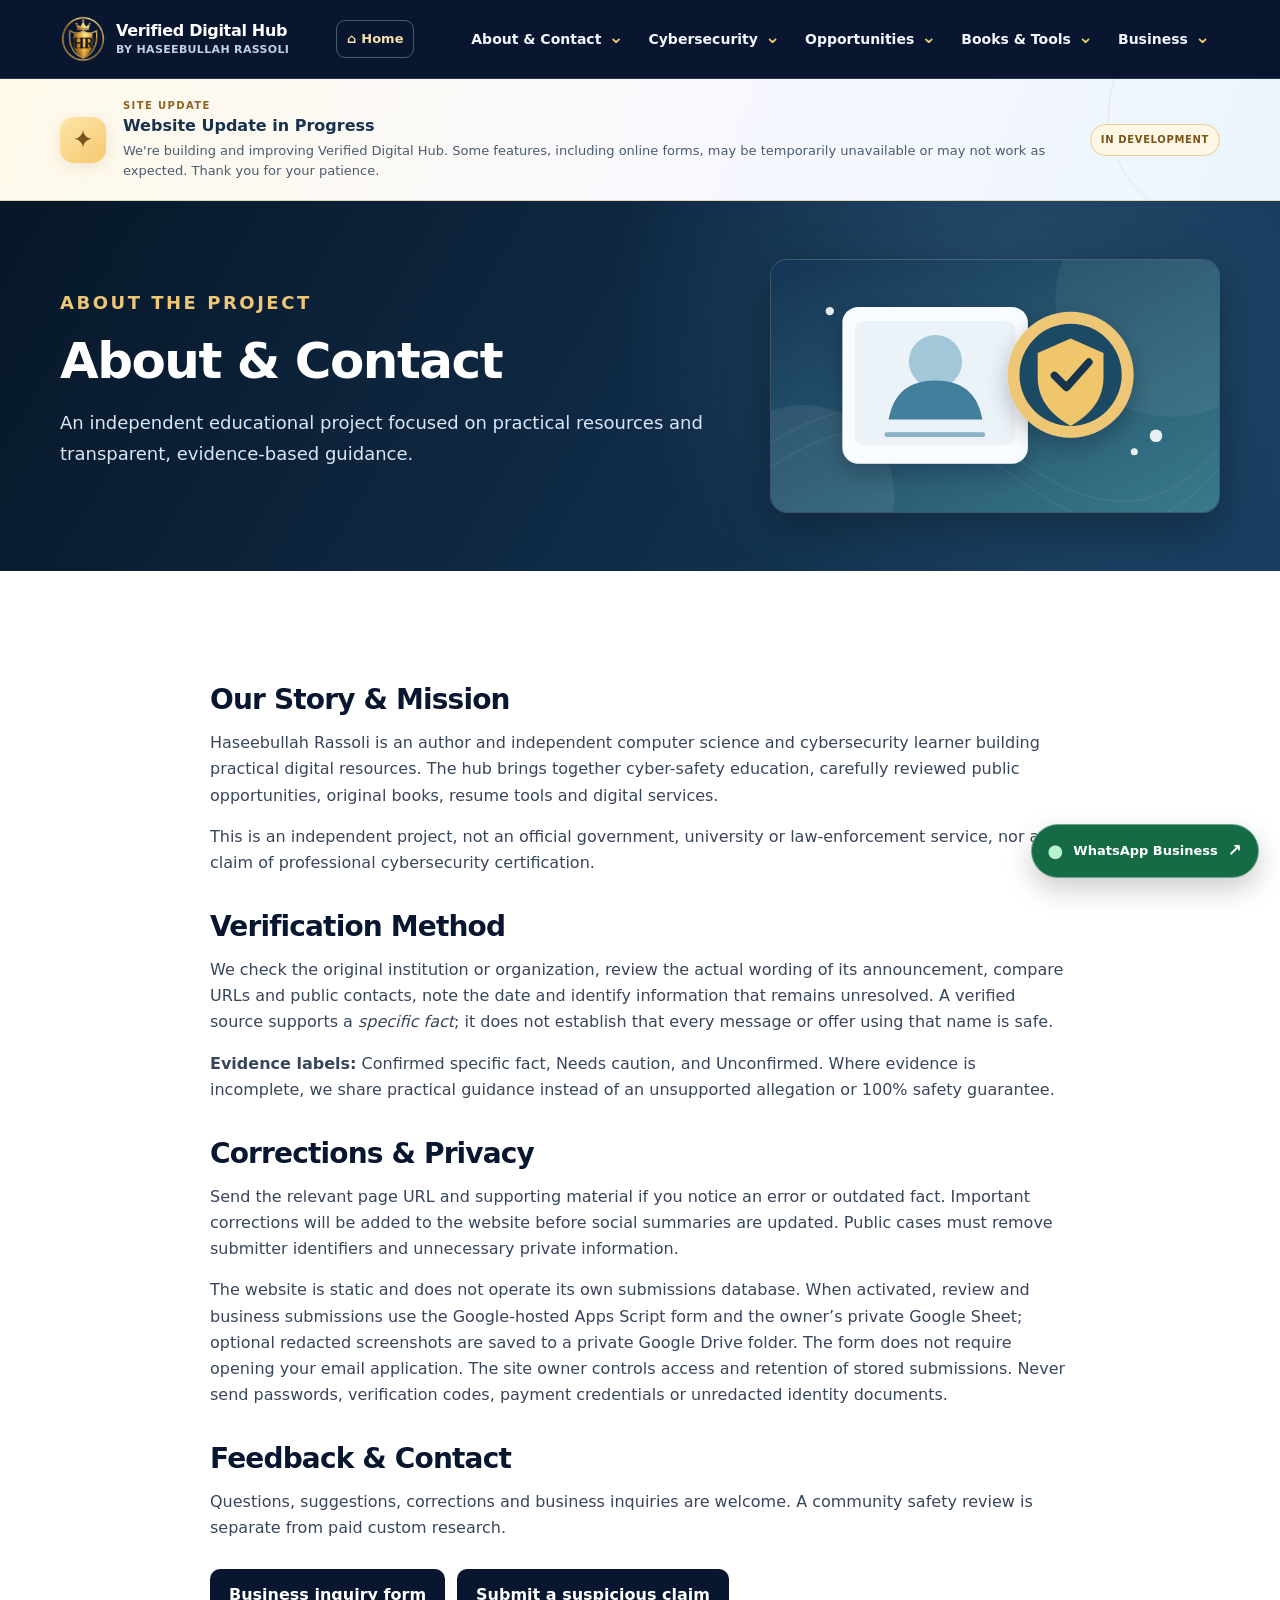
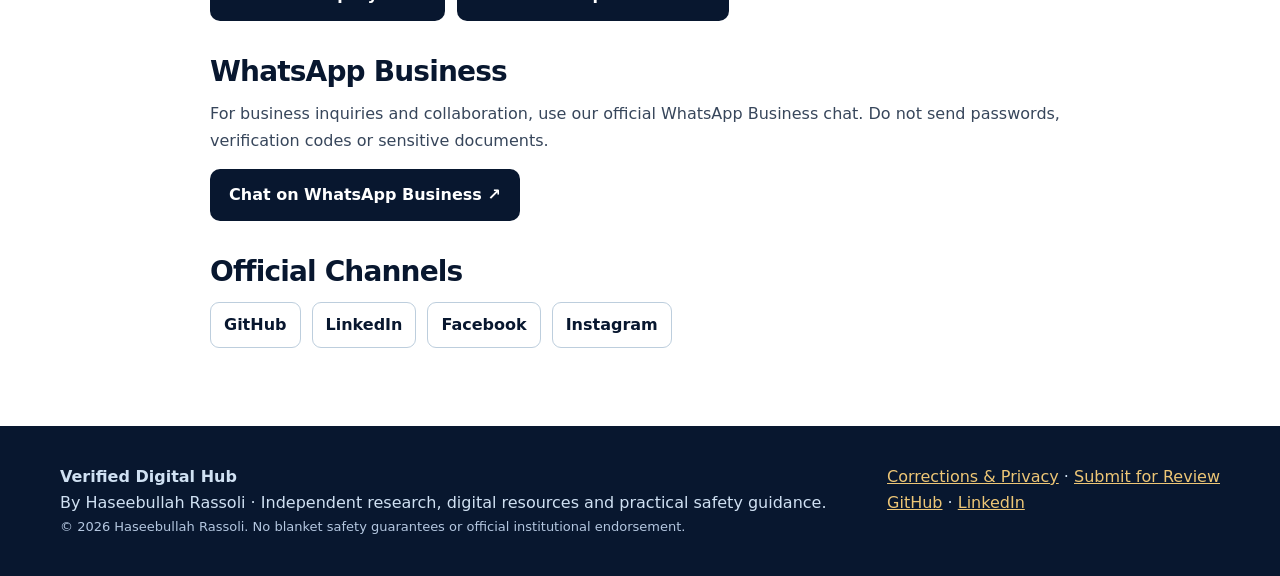
==== about.html @ a29c22c0 "Add official WhatsApp Business contact button to about.html" ====
<!doctype html><html lang="en"><head><meta charset="utf-8"><meta name="viewport" content="width=device-width, initial-scale=1"><title>About & Contact | Verified Digital Hub</title><meta name="description" content="About Haseebullah Rassoli's Verified Digital Hub, evidence standards, corrections and contact."><meta name="author" content="Haseebullah Rassoli"><meta name="theme-color" content="#08172f"><meta name="robots" content="index,follow"><link rel="icon" type="image/png" href="assets/hr-logo-favicon.png"><link rel="apple-touch-icon" href="assets/apple-touch-icon.png"><link rel="stylesheet" href="site.css"><script src="whatsapp-contact-config.js" defer></script><script src="site.js" defer></script></head><body><a class="skip" href="#main">Skip to main content</a><header class="site-header"><nav class="container nav-shell" aria-label="Primary navigation"><a class="brand" href="index.html"><img src="assets/hr-logo-transparent.png" alt="" width="46" height="46"><span>Verified Digital Hub<small>BY HASEEBULLAH RASSOLI</small></span></a><a class="home-shortcut" href="index.html" aria-label="Go to Home">⌂ <span>Home</span></a><button class="mobile-toggle" type="button" aria-controls="main-menu" aria-expanded="false">☰ Menu</button><div class="nav-links" id="main-menu"><details class="nav-drop"><summary>About & Contact</summary><div class="nav-menu"><a href="about.html#story">Our Story</a><a href="about.html#verification">Verification Method</a><a href="about.html#corrections">Corrections & Privacy</a><a href="about.html#contact">Feedback & Contact</a></div></details><details class="nav-drop"><summary>Cybersecurity</summary><div class="nav-menu"><a href="cybersecurity.html">Cybersecurity Overview</a><a href="cybersecurity.html#phishing">Phishing & Fake Emails</a><a href="cybersecurity.html#fake-jobs">Fake Jobs & Interviews</a><a href="cybersecurity.html#accounts">Account & Password Safety</a><a href="cybersecurity.html#sources">Official Source Checking</a><a href="submit-review.html">Submit for Review</a></div></details><details class="nav-drop"><summary>Opportunities</summary><div class="nav-menu"><a href="opportunities.html">Browse Categories</a><a href="opportunities.html#scholarships">Scholarships & Bachelor's</a><a href="opportunities.html#postgraduate">Master's & Postgraduate</a><a href="opportunities.html#youth">Youth Programs</a><a href="opportunities.html#jobs">Jobs & Training</a><a href="opportunities.html#events">Events</a></div></details><details class="nav-drop"><summary>Books & Tools</summary><div class="nav-menu"><a href="books-tools.html#books">Published Books</a><a href="books-tools.html#resume">Free Resume Builders</a><a href="books-tools.html#guides">Security Guides & Checklists</a></div></details><details class="nav-drop"><summary>Business</summary><div class="nav-menu"><a href="business.html#research">Premium Research & Verification</a><a href="business.html#media">Digital Media Services</a><a href="business.html#management">Social Media Management</a><a href="business.html#creation">Content Creation</a><a href="business.html#advertising">Advertising & Sponsored Content</a><a href="business.html#contact">Partnerships & Contact</a></div></details></div></nav></header><aside class="status-banner" aria-label="Website development notice"><div class="container status-banner-inner"><span class="status-symbol" aria-hidden="true">✦</span><div class="status-banner-copy"><span class="status-kicker">SITE UPDATE</span><strong>Website Update in Progress</strong><p>We're building and improving Verified Digital Hub. Some features, including online forms, may be temporarily unavailable or may not work as expected. Thank you for your patience.</p></div><span class="status-chip">IN DEVELOPMENT</span></div></aside><main id="main"><section class="page-hero visual-page-hero"><div class="container"><div class="page-hero-copy"><p class="eyebrow">ABOUT THE PROJECT</p><h1>About & Contact</h1><p>An independent educational project focused on practical resources and transparent, evidence-based guidance.</p></div><img class="page-banner-art" src="assets/hub-about.svg" width="640" height="360" alt="Illustration of an author profile and an evidence verification shield" decoding="async"></div></section><section class="section"><div class="container prose"><h2 id="story">Our Story & Mission</h2><p>Haseebullah Rassoli is an author and independent computer science and cybersecurity learner building practical digital resources. The hub brings together cyber-safety education, carefully reviewed public opportunities, original books, resume tools and digital services.</p><p>This is an independent project, not an official government, university or law-enforcement service, nor a claim of professional cybersecurity certification.</p><h2 id="verification">Verification Method</h2><p>We check the original institution or organization, review the actual wording of its announcement, compare URLs and public contacts, note the date and identify information that remains unresolved. A verified source supports a <em>specific fact</em>; it does not establish that every message or offer using that name is safe.</p><p><strong>Evidence labels:</strong> Confirmed specific fact, Needs caution, and Unconfirmed. Where evidence is incomplete, we share practical guidance instead of an unsupported allegation or 100% safety guarantee.</p><h2 id="corrections">Corrections & Privacy</h2><p>Send the relevant page URL and supporting material if you notice an error or outdated fact. Important corrections will be added to the website before social summaries are updated. Public cases must remove submitter identifiers and unnecessary private information.</p><p>The website is static and does not operate its own submissions database. When activated, review and business submissions use the Google-hosted Apps Script form and the owner’s private Google Sheet; optional redacted screenshots are saved to a private Google Drive folder. The form does not require opening your email application. The site owner controls access and retention of stored submissions. Never send passwords, verification codes, payment credentials or unredacted identity documents.</p><h2 id="contact">Feedback & Contact</h2><p>Questions, suggestions, corrections and business inquiries are welcome. A community safety review is separate from paid custom research.</p><div class="buttons"><a class="button navy" href="business.html#contact">Business inquiry form</a><a class="button navy" href="submit-review.html">Submit a suspicious claim</a></div><div class="hub-whatsapp-inline"><h2>WhatsApp Business</h2><p>For business inquiries and collaboration, use our official WhatsApp Business chat. Do not send passwords, verification codes or sensitive documents.</p><a class="button navy" data-whatsapp-contact hidden href="#">Chat on WhatsApp Business ↗</a></div><h2>Official Channels</h2><div class="link-row"><a href="https://github.com/Haseebullah-rassoli">GitHub</a><a href="https://www.linkedin.com/in/haseebullah-rassoli-b08135354">LinkedIn</a><a href="https://www.facebook.com/share/19KVTna9Zg/">Facebook</a><a href="https://www.instagram.com/haseebullahrassoli/">Instagram</a></div></div></section></main><footer class="site-footer"><div class="container foot"><div><strong>Verified Digital Hub</strong><p>By Haseebullah Rassoli · Independent research, digital resources and practical safety guidance.</p><p class="small">© 2026 Haseebullah Rassoli. No blanket safety guarantees or official institutional endorsement.</p></div><div><a href="about.html#corrections">Corrections & Privacy</a> · <a href="submit-review.html">Submit for Review</a><br><a href="https://github.com/Haseebullah-rassoli">GitHub</a> · <a href="https://www.linkedin.com/in/haseebullah-rassoli-b08135354">LinkedIn</a></div></div></footer></body></html>
---- site.css ----
:root{--navy:#08172f;--navy2:#102b4e;--blue:#235c91;--gold:#edc676;--ink:#14243a;--muted:#566579;--line:#dce4ef;--surface:#f4f7fc;--white:#fff;--green:#115a48;--radius:18px;--shadow:0 18px 45px rgba(11,31,64,.08)}*{box-sizing:border-box}html{scroll-behavior:smooth;scroll-padding-top:110px}body{margin:0;font-family:Inter,system-ui,-apple-system,"Segoe UI",sans-serif;line-height:1.64;color:var(--ink);background:var(--white)}a{color:#14568c}a:hover{color:#0c355a}button,input,select,textarea{font:inherit}button{cursor:pointer}a:focus-visible,button:focus-visible,input:focus-visible,select:focus-visible,textarea:focus-visible,summary:focus-visible{outline:3px solid #ca9a36;outline-offset:3px}[hidden]{display:none!important}.container{width:min(1160px,calc(100% - 38px));margin-inline:auto}.skip{position:absolute;top:-100px;left:16px;background:var(--gold);color:var(--navy);padding:10px 14px;z-index:110}.skip:focus{top:10px}.site-header{background:var(--navy);color:#fff;position:sticky;top:0;z-index:100;border-bottom:1px solid #ffffff22}.nav-shell{min-height:78px;display:flex;gap:20px;justify-content:space-between;align-items:center}.brand{display:flex;align-items:center;gap:10px;color:#fff;text-decoration:none;font-weight:850;letter-spacing:-.02em;white-space:nowrap;line-height:1.1}.brand:hover{color:#fff}.brand img{width:46px;height:46px;object-fit:contain}.brand small{display:block;font-size:11px;font-weight:550;letter-spacing:.03em;color:#bed0ea;margin-top:5px}.nav-links{display:flex;align-items:center;gap:5px}.nav-drop{position:relative}.nav-drop summary{color:#f1f6ff;list-style:none;display:flex;align-items:center;gap:7px;font-size:14px;font-weight:700;padding:11px 10px;border-radius:9px;white-space:nowrap;cursor:pointer}.nav-drop summary::-webkit-details-marker{display:none}.nav-drop summary:after{content:"⌄";color:var(--gold);font-size:18px;line-height:0;transform:translateY(-2px)}.nav-drop[open] summary,.nav-drop summary:hover{background:#ffffff18}.nav-menu{position:absolute;right:0;top:calc(100% + 12px);width:270px;border-radius:13px;padding:7px;background:#fff;box-shadow:0 19px 55px #0004;border:1px solid #dae3ed}.nav-menu a{display:block;padding:10px 12px;border-radius:7px;color:var(--ink);font-size:13px;text-decoration:none}.nav-menu a:hover{background:#eaf1f9;color:#153f6d}.nav-menu a:last-child{font-weight:700}.mobile-toggle{display:none;background:transparent;color:white;border:1px solid #8194b5;border-radius:9px;padding:8px 13px;font-weight:700}.hero{background:radial-gradient(circle at 82% 15%,#23528080,transparent 33%),linear-gradient(126deg,#071326,#112d52);color:white;overflow:hidden}.hero-inner{display:grid;grid-template-columns:1.55fr .45fr;gap:25px;align-items:center;padding:92px 0 94px}.eyebrow{font-size:12px;letter-spacing:.14em;text-transform:uppercase;font-weight:850;color:#b47b27;margin:0 0 13px}.hero .eyebrow,.page-hero .eyebrow{color:var(--gold)}h1,h2,h3{line-height:1.2;letter-spacing:-.03em}h1{font-size:clamp(36px,5vw,62px);margin:0 0 22px}h2{font-size:clamp(27px,3.2vw,39px);margin:0 0 13px;color:var(--navy)}h3{font-size:20px;margin:0 0 9px;color:var(--navy)}p{margin:0 0 15px}.hero .lede{font-size:clamp(17px,2vw,20px);color:#d4e1f2;max-width:710px}.hero-logo{width:min(290px,100%);margin:auto;filter:drop-shadow(0 24px 22px #0005)}.buttons{display:flex;gap:12px;flex-wrap:wrap;margin-top:27px}.button{display:inline-flex;align-items:center;justify-content:center;gap:8px;border:1px solid transparent;border-radius:10px;padding:12px 18px;min-height:46px;font-weight:800;text-decoration:none;transition:transform .15s ease,background .15s ease}.button:hover{transform:translateY(-1px)}.button.gold{color:var(--navy);background:var(--gold)}.button.gold:hover{color:var(--navy);background:#ffdb92}.button.outline{color:white;border-color:#9bb0ca;background:#ffffff08}.button.outline:hover{color:white;background:#ffffff1c}.button.navy{color:white;background:var(--navy)}.button.navy:hover{color:white;background:#1a3f6b}.section{padding:78px 0}.section.alt{background:var(--surface)}.intro{max-width:760px;color:var(--muted);font-size:17px;margin-bottom:27px}.grid{display:grid;grid-template-columns:repeat(3,minmax(0,1fr));gap:20px}.grid.two{grid-template-columns:repeat(2,minmax(0,1fr))}.card{border:1px solid var(--line);border-radius:var(--radius);padding:26px;background:#fff;box-shadow:var(--shadow);min-width:0}.card p{font-size:15px;color:var(--muted)}.card a{font-weight:750}.card .arrow{display:inline-block;margin-top:10px;text-decoration:none}.tag{display:inline-block;margin-bottom:12px;padding:4px 10px;border-radius:99px;font-size:11px;font-weight:850;letter-spacing:.07em;text-transform:uppercase;color:#1c5279;background:#e9f2fa}.tag.gold-tag{background:#fff2d4;color:#765414}.card-icon{height:42px;width:42px;display:grid;place-items:center;background:#eaf1f9;border-radius:12px;margin-bottom:18px;font-size:23px;color:#193f64}.split{display:grid;grid-template-columns:1fr 1fr;gap:40px;align-items:center}.feature{background:#fff;border:1px solid var(--line);border-radius:var(--radius);padding:30px;box-shadow:var(--shadow)}.feature strong{color:var(--navy)}.feature p{margin:0 0 15px}.feature p:last-child{margin:0}.alert{border-radius:12px;background:#fff7e4;border-left:5px solid #cf9a36;padding:18px 20px;margin:20px 0;color:#634a21}.alert p:last-child{margin:0}.page-hero{padding:65px 0;background:linear-gradient(125deg,#071326,#14345b);color:#fff}.page-hero h1{font-size:clamp(33px,5vw,50px);margin-bottom:13px}.page-hero p{color:#dae7f7;max-width:790px;font-size:18px}.prose{max-width:860px}.prose h2{margin-top:34px;font-size:28px}.prose p,.prose li{color:#37465b}.prose ul{padding-left:24px}.prose li{margin-bottom:9px}.link-row{display:flex;flex-wrap:wrap;gap:11px}.link-row a{border:1px solid #bdcedd;background:white;color:var(--navy);padding:9px 13px;border-radius:9px;text-decoration:none;font-weight:700}.link-row a:hover{background:#edf4fb}.book{display:flex;flex-direction:column}.book img{height:210px;width:100%;object-fit:contain;margin-bottom:20px}.book .arrow{margin-top:auto}.form-card{border:1px solid var(--line);background:#fff;padding:28px;border-radius:var(--radius);box-shadow:var(--shadow)}.form-card label:not(.check){display:block;font-weight:750;margin:17px 0 6px}.form-card input:not([type=checkbox]),.form-card select,.form-card textarea{width:100%;padding:12px;border:1px solid #9baec5;border-radius:9px;color:var(--ink)}.form-card textarea{min-height:145px;resize:vertical}.check{display:flex;align-items:flex-start;gap:10px;margin:17px 0}.check input{margin-top:7px}.small{font-size:13px!important;color:var(--muted)}.status{font-weight:700;color:var(--green)}.category-bar{display:flex;gap:12px;flex-wrap:wrap;margin-bottom:23px}.category-bar input,.category-bar select{border:1px solid #9baec5;border-radius:9px;padding:10px 13px}.category-bar input{flex:1;min-width:240px}.site-footer{padding:38px 0;background:var(--navy);color:#d0e1f3}.site-footer a{color:var(--gold)}.foot{display:flex;justify-content:space-between;gap:25px;flex-wrap:wrap}.foot p{margin:0}.foot .small{color:#b4c7e0!important}.pill{border:1px solid #b4c7df;border-radius:9px;background:#ffffff12;color:#fff;text-decoration:none;font-weight:700;font-size:13px;padding:7px 11px;display:inline-block;margin:3px}.pill:hover{color:var(--gold)}@media(max-width:1000px){.brand span{max-width:170px;white-space:normal}.nav-drop summary{padding:9px 6px;font-size:12px}}@media(max-width:820px){.site-header{position:relative}.nav-shell{flex-wrap:wrap;padding-block:12px}.mobile-toggle{display:block}.nav-links{display:none;width:100%;flex-direction:column;align-items:stretch;gap:0}.nav-links.is-open{display:flex}.nav-drop summary{font-size:16px;padding:12px}.nav-menu{position:static;width:auto;margin:3px 0 12px;padding:4px;background:#122e52;border:1px solid #385775;box-shadow:none}.nav-menu a{color:#fff;padding:11px 13px;font-size:14px}.nav-menu a:hover{color:white;background:#ffffff18}.hero-inner{grid-template-columns:1fr;padding:67px 0}.hero-logo{display:none}.grid{grid-template-columns:repeat(2,minmax(0,1fr))}.split{grid-template-columns:1fr}}@media(max-width:590px){.container{width:min(100% - 30px,1160px)}.section{padding:48px 0}.grid,.grid.two{grid-template-columns:1fr}.card,.feature,.form-card{padding:22px}.page-hero{padding:44px 0}.hero-inner{padding:55px 0}}@media(prefers-reduced-motion:reduce){html{scroll-behavior:auto}.button{transition:none}.button:hover{transform:none}}
/* Sitewide development status notice */
.status-banner{position:relative;overflow:hidden;background:linear-gradient(110deg,#fff9e9 0%,#f7f8ff 58%,#ecf5fc 100%);border-bottom:1px solid #e2d5b6;color:#1c304a}.status-banner:before{content:"";position:absolute;right:-50px;top:-75px;width:220px;height:220px;border:1px solid rgba(190,147,65,.17);border-radius:50%;pointer-events:none}.status-banner-inner{position:relative;display:flex;align-items:center;gap:17px;padding-top:19px;padding-bottom:19px}.status-symbol{display:grid;place-items:center;flex:0 0 46px;width:46px;height:46px;border-radius:14px;color:#77521a;background:linear-gradient(140deg,#ffe5a9,#f5c96e);font-size:25px;box-shadow:0 4px 15px rgba(130,88,28,.12)}.status-banner-copy{flex:1;min-width:0}.status-kicker{display:block;font-size:10px;letter-spacing:.14em;font-weight:850;color:#906121;margin-bottom:2px}.status-banner-copy strong{display:block;font-size:16px;line-height:1.3;color:#19324e}.status-banner-copy p{margin:4px 0 0;color:#495c70;font-size:13px;line-height:1.55}.status-chip{flex-shrink:0;padding:7px 10px;border:1px solid #ebcf8e;background:#fff7e5;border-radius:30px;color:#785519;font-size:10px;letter-spacing:.065em;font-weight:850}.form-card button:disabled{opacity:.65;cursor:wait}.status.error{color:#a33b31}.thankyou-symbol{width:58px;height:58px;display:grid;place-items:center;margin-bottom:20px;border-radius:17px;background:#e0f1eb;color:#166044;font-size:30px}@media(max-width:660px){.status-banner-inner{align-items:flex-start;gap:12px;padding-top:15px;padding-bottom:16px}.status-symbol{width:37px;height:37px;flex-basis:37px;border-radius:11px;font-size:20px}.status-chip{display:none}.status-banner-copy strong{font-size:15px}.status-banner-copy p{font-size:12px}}

/* Home shortcut: utility navigation, separate from the five primary sections. */
.home-shortcut{display:inline-flex;align-items:center;gap:5px;justify-content:center;flex-shrink:0;color:#f5dfac;border:1px solid #ffffff48;border-radius:9px;padding:7px 10px;text-decoration:none;font-size:13px;font-weight:800;white-space:nowrap}.home-shortcut:hover{background:#ffffff19;color:#fff}.home-shortcut:first-letter{font-size:18px}
@media(min-width:821px) and (max-width:1110px){.brand{font-size:13px}.brand small{font-size:9px}.brand img{width:38px;height:38px}.nav-shell{gap:8px}.nav-links{gap:1px}.nav-drop summary{padding:9px 5px;font-size:11px}.home-shortcut{padding:6px 7px;font-size:11px}}
@media(max-width:820px){.home-shortcut{margin-left:auto}.mobile-toggle{margin-left:0}}
@media(max-width:430px){.brand{gap:7px;font-size:13px}.brand span{max-width:145px}.brand small{font-size:9px}.brand img{width:39px;height:39px}.nav-shell{gap:7px}.home-shortcut{padding:6px 8px;font-size:12px}.mobile-toggle{padding:7px 9px;font-size:13px}}
/* Right-to-left moving announcement on the Home page. */
.status-banner--ticker{background:linear-gradient(100deg,#fff8e9,#f4f8ff);border-block:1px solid #e8d3a5;padding:0}.status-banner--ticker:before{display:none}.status-marquee{overflow:hidden;white-space:nowrap;width:100%;padding:12px 0}.status-marquee-track{display:flex;align-items:center;gap:19px;width:max-content;min-width:max-content;animation:hubNoticeTravel 33s linear infinite;will-change:transform;color:#19324e}.status-marquee-title{font-size:15px;font-weight:850;color:#183756}.status-marquee-message{font-size:14px;font-weight:600;color:#4c5d70}.status-marquee-divider{color:#bf8a35;font-size:22px}.status-marquee-chip{font-size:10px;font-weight:850;letter-spacing:.08em;border:1px solid #dfba71;border-radius:40px;padding:5px 10px;background:#fff4d9;color:#79541b}.status-marquee-track .status-symbol{width:34px;height:34px;flex-basis:34px;font-size:19px;border-radius:10px;margin-left:16px}@keyframes hubNoticeTravel{from{transform:translateX(100vw)}to{transform:translateX(-100%)}}.status-marquee:hover .status-marquee-track,.status-marquee:focus-within .status-marquee-track{animation-play-state:paused}
@media(max-width:590px){.status-marquee{padding:9px 0}.status-marquee-track{gap:13px;animation-duration:27s}.status-marquee-title{font-size:14px}.status-marquee-message{font-size:13px}}
@media(prefers-reduced-motion:reduce){.status-marquee{white-space:normal;overflow:visible;padding:14px 16px}.status-marquee-track{animation:none;transform:none!important;display:block;min-width:0;width:auto;white-space:normal}.status-marquee-track .status-symbol,.status-marquee-divider{display:none}.status-marquee-title{display:block;margin-bottom:4px}.status-marquee-message{display:block;line-height:1.5}.status-marquee-chip{display:inline-block;margin-top:7px}}

/* Verified Digital Hub — bespoke editorial homepage */
.hub-hero{position:relative;background:radial-gradient(circle at 83% 20%,rgba(67,123,160,.25),transparent 31%),linear-gradient(121deg,#061328 7%,#0e2948 65%,#153b57 100%)}.hub-hero:before{content:"";position:absolute;inset:0;pointer-events:none;background-image:linear-gradient(#ffffff05 1px,transparent 1px),linear-gradient(90deg,#ffffff05 1px,transparent 1px);background-size:65px 65px;mask-image:linear-gradient(90deg,transparent,#000 60%)}.hub-hero .hero-inner{position:relative;z-index:1;grid-template-columns:minmax(0,1.15fr) minmax(0,.85fr);min-height:610px;gap:16px;padding-block:76px}.hub-hero h1{font-size:clamp(39px,4.5vw,62px);line-height:1.12;letter-spacing:-.045em;max-width:720px}.hub-hero h1 span{color:#edc676}.hub-hero .lede{max-width:620px;font-size:17px;line-height:1.75}.hero-status-dot{display:inline-block;width:9px;height:9px;background:#ecc775;border-radius:50%;margin-right:7px;box-shadow:0 0 0 5px #edc67620}.hero-art{position:relative;display:grid;place-items:center;min-height:420px}.hero-art img{display:block;width:min(100%,620px);height:auto;filter:drop-shadow(0 30px 38px #0003)}.hero-floating-note{position:absolute;right:4%;bottom:9%;display:flex;gap:9px;align-items:center;background:#f9fcff;border:1px solid #e6edf5;color:#254665;padding:10px 13px;border-radius:12px;box-shadow:0 14px 33px #0003;font-size:12px;font-weight:850}.hero-floating-note span:first-child{color:#b8852e;font-size:18px}.hero-proof{display:flex;gap:10px 20px;flex-wrap:wrap;margin-top:34px;color:#bdcee0;font-size:12px;font-weight:650}.hero-proof span:before{content:"✓";display:inline-block;margin-right:8px;color:#edc676;font-weight:900}.hub-sections{background:linear-gradient(180deg,#f6f9fd 0%,#fff 100%)}.hub-section-heading{display:flex;align-items:center;justify-content:space-between;gap:18px;margin-bottom:25px}.hub-section-heading .intro{margin-bottom:0}.hub-headline-mark{font-size:clamp(72px,11vw,155px);font-weight:900;color:#e6edf6;letter-spacing:-.1em;line-height:1}.hub-card-grid{display:grid;grid-template-columns:repeat(6,minmax(0,1fr));gap:21px}.hub-card{grid-column:span 2;background:#fff;border:1px solid #dce5f0;border-radius:18px;overflow:hidden;box-shadow:0 16px 38px rgba(7,24,49,.08);min-width:0;display:flex;flex-direction:column;transition:transform .2s ease,box-shadow .2s ease,border-color .2s ease}.hub-card:nth-child(4),.hub-card:nth-child(5){grid-column:span 3}.hub-card:hover{transform:translateY(-5px);box-shadow:0 24px 45px rgba(7,24,49,.14);border-color:#b8cce0}.hub-card-media{display:block;position:relative;overflow:hidden;aspect-ratio:16/9;background:#143d62}.hub-card-media img{display:block;width:100%;height:100%;object-fit:cover;transition:transform .35s ease}.hub-card:hover .hub-card-media img{transform:scale(1.035)}.hub-card-number{position:absolute;top:13px;left:14px;background:rgba(6,21,42,.7);backdrop-filter:blur(8px);border:1px solid #ffffff65;border-radius:99px;color:#fff;letter-spacing:.09em;font-size:10px;font-weight:850;padding:5px 11px}.hub-card-content{padding:25px 26px 26px;display:flex;flex:1;flex-direction:column}.hub-card h3{margin:0 0 11px;font-size:23px}.hub-card h3 a{color:#0c2746;text-decoration:none}.hub-card h3 a:hover{color:#17618d}.hub-card p{color:#51637a;font-size:14px;line-height:1.7;flex:1;margin-bottom:19px}.hub-card-cta{display:inline-flex;align-items:center;justify-content:space-between;gap:15px;width:100%;text-decoration:none;color:#153e63;font-size:13px;font-weight:850;border-top:1px solid #e4ebf3;padding-top:15px}.hub-card-cta span{width:29px;height:29px;display:grid;place-items:center;border-radius:50%;background:#eaf1f8;color:#285a81;font-size:17px}.hub-card-cta:hover span{background:#edc676;color:#0a2a46}
/* Matching visual mastheads for the five main sections. */
.visual-page-hero{position:relative;overflow:hidden}.visual-page-hero .container{display:grid;grid-template-columns:minmax(0,1.1fr) minmax(220px,.6fr);align-items:center;gap:22px}.visual-page-hero .page-banner-art{width:min(100%,390px);height:auto;justify-self:end;filter:drop-shadow(0 12px 24px #0003);border:1px solid #ffffff2c;border-radius:16px}.visual-page-hero h1{max-width:620px}
@media(max-width:1020px){.hub-hero .hero-inner{min-height:auto}.hub-card-grid{gap:16px}.hub-card-content{padding:21px}.hub-card h3{font-size:21px}}@media(max-width:820px){.hub-hero .hero-inner{grid-template-columns:1fr;padding-block:60px}.hub-hero .hero-art{min-height:0}.hub-hero .hero-art img{width:min(100%,440px)}.hero-floating-note{right:16%;bottom:7%}.hub-card-grid{grid-template-columns:repeat(2,minmax(0,1fr))}.hub-card,.hub-card:nth-child(4),.hub-card:nth-child(5){grid-column:auto}.visual-page-hero .container{grid-template-columns:1fr minmax(150px,.4fr)}}@media(max-width:590px){.hub-hero .hero-inner{padding-block:47px;gap:26px}.hub-hero h1{font-size:clamp(35px,9vw,47px)}.hub-hero .lede{font-size:15px}.hero-proof{gap:8px 16px;margin-top:25px;font-size:11px}.hero-art img{width:min(100%,380px)}.hero-floating-note{right:2%;bottom:5%;font-size:10px;padding:7px 10px}.hub-section-heading{display:block}.hub-headline-mark{display:none}.hub-card-grid{grid-template-columns:1fr;gap:18px}.hub-card-media{aspect-ratio:16/8}.hub-card-content{padding:20px 21px}.hub-card h3{font-size:21px}.visual-page-hero .container{grid-template-columns:1fr}.visual-page-hero .page-banner-art{width:min(100%,330px);justify-self:start}}@media(prefers-reduced-motion:reduce){.hub-card,.hub-card-media img{transition:none}.hub-card:hover{transform:none}.hub-card:hover .hub-card-media img{transform:none}}

/* Editorial mastheads — text and original illustrations on a real two-column grid. */
.visual-page-hero{background:radial-gradient(circle at 78% 24%,rgba(85,144,182,.27),transparent 37%),linear-gradient(120deg,#071729,#173d60);padding:58px 0}.visual-page-hero .container{grid-template-columns:minmax(0,1.16fr) minmax(0,.84fr);gap:34px}.visual-page-hero .page-hero-copy{min-width:0}.visual-page-hero .page-hero-copy>p:last-of-type{line-height:1.72}.visual-page-hero .page-banner-art{display:block;width:min(100%,450px);justify-self:end;box-shadow:0 18px 40px #0002;border-radius:17px}.visual-page-hero .page-hero-copy h1{margin-bottom:17px}
/* Privacy-first community submission. */
.submission-hero{padding:61px 0}.submission-hero-tags{display:flex;flex-wrap:wrap;gap:9px;margin-top:24px}.submission-hero-tags span{display:inline-flex;align-items:center;background:#ffffff11;border:1px solid #b8d7ef55;border-radius:30px;color:#d6e7f5;font-size:11px;font-weight:800;padding:6px 10px}.submission-section{background:linear-gradient(160deg,#f4f8fc,#fff 75%)}.submission-layout{display:grid;grid-template-columns:minmax(0,.88fr) minmax(0,1.12fr);gap:48px;align-items:start}.submission-guide{padding-top:25px}.submission-guide .intro{font-size:15px;line-height:1.8}.submission-step{display:flex;gap:17px;padding:22px 0;border-bottom:1px solid #dde6ee}.submission-step-num{display:grid;place-items:center;flex:0 0 39px;width:39px;height:39px;border-radius:12px;background:#e7eff7;border:1px solid #cbdcec;color:#214c72;font-weight:900;font-size:13px}.submission-step h3{font-size:17px;margin:0 0 7px}.submission-step p{font-size:14px;color:#526579;margin:0;line-height:1.76}.submission-privacy{background:#fff7e6;border:1px solid #ead4aa;border-left:4px solid #cc9a43;border-radius:13px;padding:18px 19px;margin:27px 0 22px}.submission-privacy strong{color:#664a22}.submission-privacy p{font-size:13px;line-height:1.73;color:#6d5b42;margin:8px 0 0}.submission-backlink{display:inline-flex;align-items:center;font-size:13px;font-weight:850;text-decoration:none}.submission-form-shell{overflow:hidden;border:1px solid #d6e3ef;background:#fff;border-radius:22px;box-shadow:0 23px 60px rgba(12,33,67,.11)}.submission-form-top{padding:29px 31px 23px;background:linear-gradient(130deg,#f9fcff,#eaf3fa);border-bottom:1px solid #e0e9f2}.submission-form-top h2{margin:0 0 9px;font-size:28px}.submission-form-top p{font-size:13px;color:#596d81;margin:0}.submission-form{padding:7px 31px 31px}.submission-form label:not(.check){display:block;font-size:13px;font-weight:850;color:#1c3651;margin:21px 0 7px}.submission-form label>span:not(.field-optional){color:#b47627}.submission-form .field-optional{font-weight:550;font-size:11px;color:#718096}.submission-form input:not([type="file"]):not([type="checkbox"]),.submission-form select,.submission-form textarea{width:100%;background:#fff;border:1px solid #b7c9d8;color:#17304b;border-radius:10px;padding:12px 13px;min-height:47px;font-size:14px;line-height:1.5;transition:border-color .2s,box-shadow .2s}.submission-form textarea{resize:vertical;min-height:152px}.submission-form input:focus,.submission-form select:focus,.submission-form textarea:focus{border-color:#356c97;box-shadow:0 0 0 3px #356c9722;outline:none}.submission-form input::placeholder,.submission-form textarea::placeholder{color:#8192a3}.submission-form .input-hint{font-size:11px;color:#687a8a;line-height:1.6;margin:6px 0 0}.attachment-drop{position:relative;display:flex;align-items:center;gap:13px;border:1.5px dashed #9cb6cb;background:#f4f9fc;border-radius:12px;padding:19px 16px;min-height:88px;transition:background .15s,border-color .15s}.attachment-drop:hover,.attachment-drop:focus-within{background:#eaf4fb;border-color:#487ca7}.attachment-drop .attachment-icon{display:grid;place-items:center;flex:0 0 36px;height:36px;background:#dbeaf6;color:#275b84;border-radius:10px;font-size:23px}.attachment-drop strong{display:block;color:#244866;font-size:13px}.attachment-drop p{color:#697f92;font-size:11px;margin:2px 0 0}.attachment-drop input[type="file"]{position:absolute;inset:0;width:100%;height:100%;opacity:0;cursor:pointer}.file-validation-error{font-size:12px;color:#a33a30;font-weight:750;margin:7px 0 0}.submission-form .submission-consent{display:flex;align-items:flex-start;gap:12px;margin:24px 0}.submission-consent input{margin:4px 0 0;flex:0 0 auto;accent-color:#1a5880;width:17px;height:17px}.submission-consent span{font-size:12px;font-weight:550;color:#4c5e70;line-height:1.65}.submission-send{width:100%;min-height:51px;justify-content:space-between;font-size:14px}.submission-send:disabled{opacity:.65;cursor:wait}.submission-form-note{margin:15px 0 0;color:#687a8c;font-size:11px;line-height:1.7}.form-honeypot{position:absolute;left:-99999px;width:1px;height:1px;overflow:hidden}
@media(max-width:850px){.submission-layout{grid-template-columns:1fr;gap:30px}.submission-guide{padding-top:0}.visual-page-hero .container{grid-template-columns:minmax(0,1fr) minmax(185px,.48fr);gap:20px}}@media(max-width:590px){.visual-page-hero{padding:45px 0}.visual-page-hero .container{grid-template-columns:1fr;gap:23px}.visual-page-hero .page-banner-art{width:min(100%,350px);justify-self:start}.submission-hero-tags{gap:6px}.submission-hero-tags span{font-size:10px;padding:5px 8px}.submission-form-top{padding:24px 22px 20px}.submission-form-top h2{font-size:24px}.submission-form{padding:5px 22px 25px}.submission-section{padding-top:48px}.submission-guide .intro{font-size:14px}}

/* Fail-safe form delivery feedback; never display a success badge for an unconfirmed transfer. */
.form-delivery-status{font-size:13px;line-height:1.65;margin:14px 0 8px;padding:12px 14px;border-radius:10px}.form-delivery-status.status-note{background:#eef5fb;border:1px solid #cadfeb;color:#214b68}.form-delivery-status.status-error{background:#fff0ed;border:1px solid #eac7c0;color:#8c342d;font-weight:750}.copy-report{border:1px solid #bbcfde!important;color:#163a58!important;background:#f4f8fb!important;font-size:13px!important;padding:10px 14px!important;margin:4px 0 8px}.copy-report:hover{background:#e5f0f8!important}.copy-report[hidden]{display:none!important}

/* Google-hosted backend: no live form is advertised until the owner deploys it. */
.hub-form-mount{padding:18px 20px 23px;min-height:220px}.hub-form-inactive{padding:25px 23px;border-radius:15px;border:1px solid #ead5a8;background:linear-gradient(120deg,#fff9e9,#f0f5fb);color:#30445c}.hub-form-inactive strong{display:block;font-size:20px;color:#1a3452;margin-bottom:10px}.hub-form-inactive p{margin:0;font-size:14px;line-height:1.75;color:#5c6c7c}.hub-form-privacy-note{font-size:12px;line-height:1.7;color:#536879;padding:10px 13px;background:#eaf3f9;border-radius:10px;margin-bottom:12px}.hub-form-frame{display:block;width:100%;height:1030px;max-height:none;border:1px solid #d9e5ef;border-radius:14px;background:white}.hub-form-open{font-size:12px;line-height:1.7;margin:12px 0 0;color:#536879}.hub-form-open a{font-weight:800;text-decoration:underline}.hub-business-form .hub-form-frame{height:850px}@media(max-width:590px){.hub-form-mount{padding:13px 10px 19px}.hub-form-frame{height:1200px;border-radius:10px}.hub-business-form .hub-form-frame{height:940px}.hub-form-inactive{padding:19px 17px}.hub-form-inactive strong{font-size:18px}}

/* Consent-gated WhatsApp contact: visible only when an owner-approved public number is configured. */
.hub-whatsapp-contact{position:fixed;right:21px;bottom:22px;z-index:90;display:inline-flex;align-items:center;gap:10px;background:#146b45;color:#fff;text-decoration:none;font-weight:850;font-size:13px;border:1px solid #ffffff60;border-radius:99px;box-shadow:0 11px 28px #0003;padding:12px 16px;min-height:49px;transition:transform .18s,background .18s}.hub-whatsapp-contact:hover{color:#fff;background:#105838;transform:translateY(-2px)}.hub-wa-dot{font-size:18px;color:#b8f2cf;line-height:1}.hub-wa-arrow{font-size:17px}.hub-whatsapp-contact:focus-visible{outline:3px solid #edc676;outline-offset:3px}@media(max-width:590px){.hub-whatsapp-contact{right:14px;bottom:14px;padding:11px 14px;min-height:44px;font-size:12px}}@media(prefers-reduced-motion:reduce){.hub-whatsapp-contact{transition:none}.hub-whatsapp-contact:hover{transform:none}}
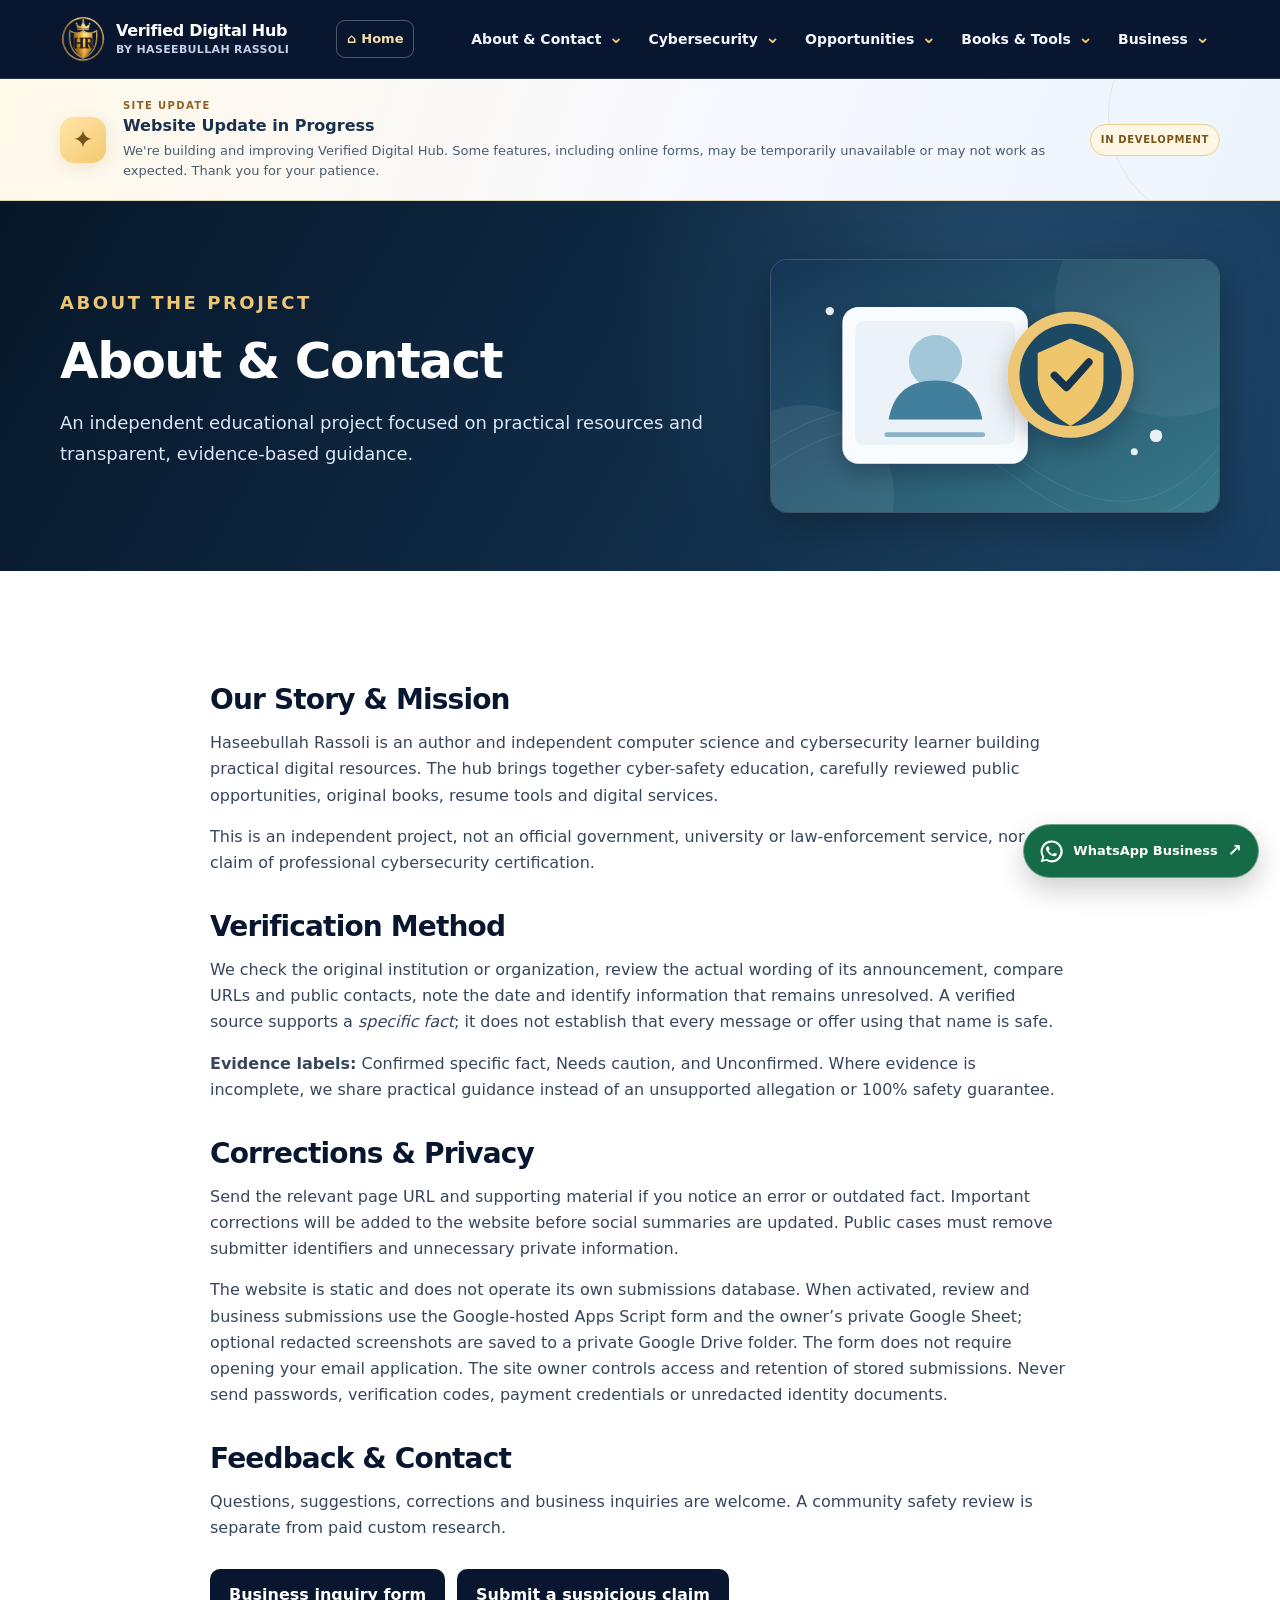
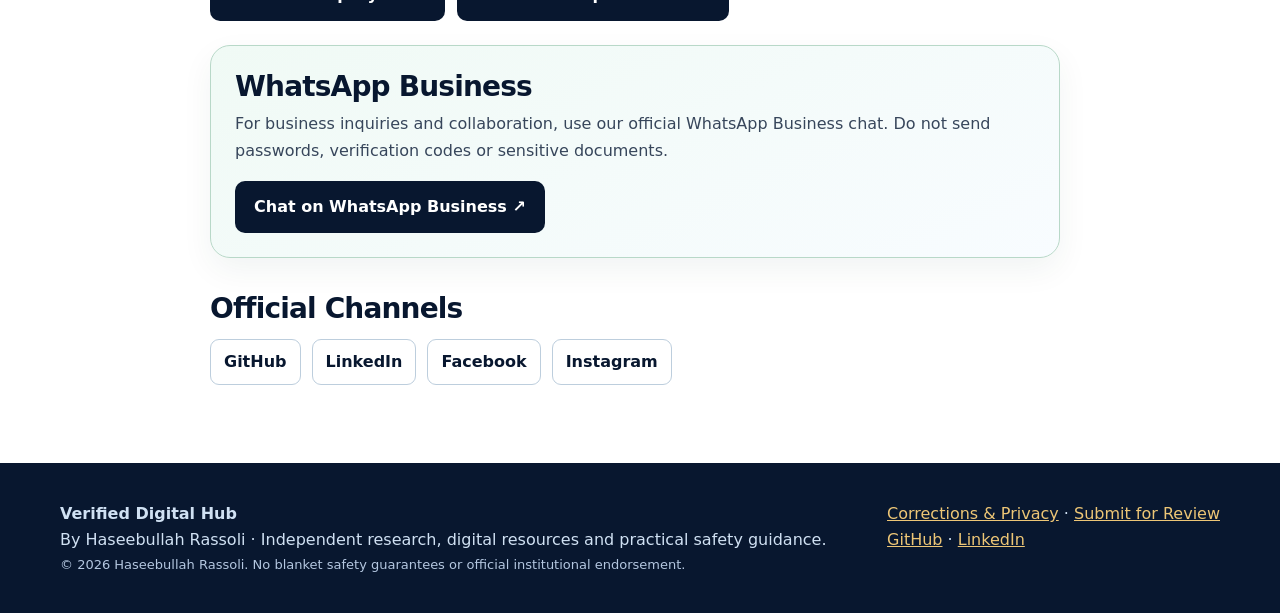
==== commit 8f39ca84: "Refresh cached WhatsApp SVG icon and styling" ====
--- a/about.html
+++ b/about.html
@@ -1 +1 @@
-<!doctype html><html lang="en"><head><meta charset="utf-8"><meta name="viewport" content="width=device-width, initial-scale=1"><title>About & Contact | Verified Digital Hub</title><meta name="description" content="About Haseebullah Rassoli's Verified Digital Hub, evidence standards, corrections and contact."><meta name="author" content="Haseebullah Rassoli"><meta name="theme-color" content="#08172f"><meta name="robots" content="index,follow"><link rel="icon" type="image/png" href="assets/hr-logo-favicon.png"><link rel="apple-touch-icon" href="assets/apple-touch-icon.png"><link rel="stylesheet" href="site.css"><script src="whatsapp-contact-config.js" defer></script><script src="site.js" defer></script></head><body><a class="skip" href="#main">Skip to main content</a><header class="site-header"><nav class="container nav-shell" aria-label="Primary navigation"><a class="brand" href="index.html"><img src="assets/hr-logo-transparent.png" alt="" width="46" height="46"><span>Verified Digital Hub<small>BY HASEEBULLAH RASSOLI</small></span></a><a class="home-shortcut" href="index.html" aria-label="Go to Home">⌂ <span>Home</span></a><button class="mobile-toggle" type="button" aria-controls="main-menu" aria-expanded="false">☰ Menu</button><div class="nav-links" id="main-menu"><details class="nav-drop"><summary>About & Contact</summary><div class="nav-menu"><a href="about.html#story">Our Story</a><a href="about.html#verification">Verification Method</a><a href="about.html#corrections">Corrections & Privacy</a><a href="about.html#contact">Feedback & Contact</a></div></details><details class="nav-drop"><summary>Cybersecurity</summary><div class="nav-menu"><a href="cybersecurity.html">Cybersecurity Overview</a><a href="cybersecurity.html#phishing">Phishing & Fake Emails</a><a href="cybersecurity.html#fake-jobs">Fake Jobs & Interviews</a><a href="cybersecurity.html#accounts">Account & Password Safety</a><a href="cybersecurity.html#sources">Official Source Checking</a><a href="submit-review.html">Submit for Review</a></div></details><details class="nav-drop"><summary>Opportunities</summary><div class="nav-menu"><a href="opportunities.html">Browse Categories</a><a href="opportunities.html#scholarships">Scholarships & Bachelor's</a><a href="opportunities.html#postgraduate">Master's & Postgraduate</a><a href="opportunities.html#youth">Youth Programs</a><a href="opportunities.html#jobs">Jobs & Training</a><a href="opportunities.html#events">Events</a></div></details><details class="nav-drop"><summary>Books & Tools</summary><div class="nav-menu"><a href="books-tools.html#books">Published Books</a><a href="books-tools.html#resume">Free Resume Builders</a><a href="books-tools.html#guides">Security Guides & Checklists</a></div></details><details class="nav-drop"><summary>Business</summary><div class="nav-menu"><a href="business.html#research">Premium Research & Verification</a><a href="business.html#media">Digital Media Services</a><a href="business.html#management">Social Media Management</a><a href="business.html#creation">Content Creation</a><a href="business.html#advertising">Advertising & Sponsored Content</a><a href="business.html#contact">Partnerships & Contact</a></div></details></div></nav></header><aside class="status-banner" aria-label="Website development notice"><div class="container status-banner-inner"><span class="status-symbol" aria-hidden="true">✦</span><div class="status-banner-copy"><span class="status-kicker">SITE UPDATE</span><strong>Website Update in Progress</strong><p>We're building and improving Verified Digital Hub. Some features, including online forms, may be temporarily unavailable or may not work as expected. Thank you for your patience.</p></div><span class="status-chip">IN DEVELOPMENT</span></div></aside><main id="main"><section class="page-hero visual-page-hero"><div class="container"><div class="page-hero-copy"><p class="eyebrow">ABOUT THE PROJECT</p><h1>About & Contact</h1><p>An independent educational project focused on practical resources and transparent, evidence-based guidance.</p></div><img class="page-banner-art" src="assets/hub-about.svg" width="640" height="360" alt="Illustration of an author profile and an evidence verification shield" decoding="async"></div></section><section class="section"><div class="container prose"><h2 id="story">Our Story & Mission</h2><p>Haseebullah Rassoli is an author and independent computer science and cybersecurity learner building practical digital resources. The hub brings together cyber-safety education, carefully reviewed public opportunities, original books, resume tools and digital services.</p><p>This is an independent project, not an official government, university or law-enforcement service, nor a claim of professional cybersecurity certification.</p><h2 id="verification">Verification Method</h2><p>We check the original institution or organization, review the actual wording of its announcement, compare URLs and public contacts, note the date and identify information that remains unresolved. A verified source supports a <em>specific fact</em>; it does not establish that every message or offer using that name is safe.</p><p><strong>Evidence labels:</strong> Confirmed specific fact, Needs caution, and Unconfirmed. Where evidence is incomplete, we share practical guidance instead of an unsupported allegation or 100% safety guarantee.</p><h2 id="corrections">Corrections & Privacy</h2><p>Send the relevant page URL and supporting material if you notice an error or outdated fact. Important corrections will be added to the website before social summaries are updated. Public cases must remove submitter identifiers and unnecessary private information.</p><p>The website is static and does not operate its own submissions database. When activated, review and business submissions use the Google-hosted Apps Script form and the owner’s private Google Sheet; optional redacted screenshots are saved to a private Google Drive folder. The form does not require opening your email application. The site owner controls access and retention of stored submissions. Never send passwords, verification codes, payment credentials or unredacted identity documents.</p><h2 id="contact">Feedback & Contact</h2><p>Questions, suggestions, corrections and business inquiries are welcome. A community safety review is separate from paid custom research.</p><div class="buttons"><a class="button navy" href="business.html#contact">Business inquiry form</a><a class="button navy" href="submit-review.html">Submit a suspicious claim</a></div><div class="hub-whatsapp-inline"><h2>WhatsApp Business</h2><p>For business inquiries and collaboration, use our official WhatsApp Business chat. Do not send passwords, verification codes or sensitive documents.</p><a class="button navy" data-whatsapp-contact hidden href="#">Chat on WhatsApp Business ↗</a></div><h2>Official Channels</h2><div class="link-row"><a href="https://github.com/Haseebullah-rassoli">GitHub</a><a href="https://www.linkedin.com/in/haseebullah-rassoli-b08135354">LinkedIn</a><a href="https://www.facebook.com/share/19KVTna9Zg/">Facebook</a><a href="https://www.instagram.com/haseebullahrassoli/">Instagram</a></div></div></section></main><footer class="site-footer"><div class="container foot"><div><strong>Verified Digital Hub</strong><p>By Haseebullah Rassoli · Independent research, digital resources and practical safety guidance.</p><p class="small">© 2026 Haseebullah Rassoli. No blanket safety guarantees or official institutional endorsement.</p></div><div><a href="about.html#corrections">Corrections & Privacy</a> · <a href="submit-review.html">Submit for Review</a><br><a href="https://github.com/Haseebullah-rassoli">GitHub</a> · <a href="https://www.linkedin.com/in/haseebullah-rassoli-b08135354">LinkedIn</a></div></div></footer></body></html>+<!doctype html><html lang="en"><head><meta charset="utf-8"><meta name="viewport" content="width=device-width, initial-scale=1"><title>About & Contact | Verified Digital Hub</title><meta name="description" content="About Haseebullah Rassoli's Verified Digital Hub, evidence standards, corrections and contact."><meta name="author" content="Haseebullah Rassoli"><meta name="theme-color" content="#08172f"><meta name="robots" content="index,follow"><link rel="icon" type="image/png" href="assets/hr-logo-favicon.png"><link rel="apple-touch-icon" href="assets/apple-touch-icon.png"><link rel="stylesheet" href="site.css?v=wa-icon-20260924"><script src="whatsapp-contact-config.js" defer></script><script src="site.js?v=wa-icon-20260924" defer></script></head><body><a class="skip" href="#main">Skip to main content</a><header class="site-header"><nav class="container nav-shell" aria-label="Primary navigation"><a class="brand" href="index.html"><img src="assets/hr-logo-transparent.png" alt="" width="46" height="46"><span>Verified Digital Hub<small>BY HASEEBULLAH RASSOLI</small></span></a><a class="home-shortcut" href="index.html" aria-label="Go to Home">⌂ <span>Home</span></a><button class="mobile-toggle" type="button" aria-controls="main-menu" aria-expanded="false">☰ Menu</button><div class="nav-links" id="main-menu"><details class="nav-drop"><summary>About & Contact</summary><div class="nav-menu"><a href="about.html#story">Our Story</a><a href="about.html#verification">Verification Method</a><a href="about.html#corrections">Corrections & Privacy</a><a href="about.html#contact">Feedback & Contact</a></div></details><details class="nav-drop"><summary>Cybersecurity</summary><div class="nav-menu"><a href="cybersecurity.html">Cybersecurity Overview</a><a href="cybersecurity.html#phishing">Phishing & Fake Emails</a><a href="cybersecurity.html#fake-jobs">Fake Jobs & Interviews</a><a href="cybersecurity.html#accounts">Account & Password Safety</a><a href="cybersecurity.html#sources">Official Source Checking</a><a href="submit-review.html">Submit for Review</a></div></details><details class="nav-drop"><summary>Opportunities</summary><div class="nav-menu"><a href="opportunities.html">Browse Categories</a><a href="opportunities.html#scholarships">Scholarships & Bachelor's</a><a href="opportunities.html#postgraduate">Master's & Postgraduate</a><a href="opportunities.html#youth">Youth Programs</a><a href="opportunities.html#jobs">Jobs & Training</a><a href="opportunities.html#events">Events</a></div></details><details class="nav-drop"><summary>Books & Tools</summary><div class="nav-menu"><a href="books-tools.html#books">Published Books</a><a href="books-tools.html#resume">Free Resume Builders</a><a href="books-tools.html#guides">Security Guides & Checklists</a></div></details><details class="nav-drop"><summary>Business</summary><div class="nav-menu"><a href="business.html#research">Premium Research & Verification</a><a href="business.html#media">Digital Media Services</a><a href="business.html#management">Social Media Management</a><a href="business.html#creation">Content Creation</a><a href="business.html#advertising">Advertising & Sponsored Content</a><a href="business.html#contact">Partnerships & Contact</a></div></details></div></nav></header><aside class="status-banner" aria-label="Website development notice"><div class="container status-banner-inner"><span class="status-symbol" aria-hidden="true">✦</span><div class="status-banner-copy"><span class="status-kicker">SITE UPDATE</span><strong>Website Update in Progress</strong><p>We're building and improving Verified Digital Hub. Some features, including online forms, may be temporarily unavailable or may not work as expected. Thank you for your patience.</p></div><span class="status-chip">IN DEVELOPMENT</span></div></aside><main id="main"><section class="page-hero visual-page-hero"><div class="container"><div class="page-hero-copy"><p class="eyebrow">ABOUT THE PROJECT</p><h1>About & Contact</h1><p>An independent educational project focused on practical resources and transparent, evidence-based guidance.</p></div><img class="page-banner-art" src="assets/hub-about.svg" width="640" height="360" alt="Illustration of an author profile and an evidence verification shield" decoding="async"></div></section><section class="section"><div class="container prose"><h2 id="story">Our Story & Mission</h2><p>Haseebullah Rassoli is an author and independent computer science and cybersecurity learner building practical digital resources. The hub brings together cyber-safety education, carefully reviewed public opportunities, original books, resume tools and digital services.</p><p>This is an independent project, not an official government, university or law-enforcement service, nor a claim of professional cybersecurity certification.</p><h2 id="verification">Verification Method</h2><p>We check the original institution or organization, review the actual wording of its announcement, compare URLs and public contacts, note the date and identify information that remains unresolved. A verified source supports a <em>specific fact</em>; it does not establish that every message or offer using that name is safe.</p><p><strong>Evidence labels:</strong> Confirmed specific fact, Needs caution, and Unconfirmed. Where evidence is incomplete, we share practical guidance instead of an unsupported allegation or 100% safety guarantee.</p><h2 id="corrections">Corrections & Privacy</h2><p>Send the relevant page URL and supporting material if you notice an error or outdated fact. Important corrections will be added to the website before social summaries are updated. Public cases must remove submitter identifiers and unnecessary private information.</p><p>The website is static and does not operate its own submissions database. When activated, review and business submissions use the Google-hosted Apps Script form and the owner’s private Google Sheet; optional redacted screenshots are saved to a private Google Drive folder. The form does not require opening your email application. The site owner controls access and retention of stored submissions. Never send passwords, verification codes, payment credentials or unredacted identity documents.</p><h2 id="contact">Feedback & Contact</h2><p>Questions, suggestions, corrections and business inquiries are welcome. A community safety review is separate from paid custom research.</p><div class="buttons"><a class="button navy" href="business.html#contact">Business inquiry form</a><a class="button navy" href="submit-review.html">Submit a suspicious claim</a></div><div class="hub-whatsapp-inline"><h2>WhatsApp Business</h2><p>For business inquiries and collaboration, use our official WhatsApp Business chat. Do not send passwords, verification codes or sensitive documents.</p><a class="button navy" data-whatsapp-contact hidden href="#">Chat on WhatsApp Business ↗</a></div><h2>Official Channels</h2><div class="link-row"><a href="https://github.com/Haseebullah-rassoli">GitHub</a><a href="https://www.linkedin.com/in/haseebullah-rassoli-b08135354">LinkedIn</a><a href="https://www.facebook.com/share/19KVTna9Zg/">Facebook</a><a href="https://www.instagram.com/haseebullahrassoli/">Instagram</a></div></div></section></main><footer class="site-footer"><div class="container foot"><div><strong>Verified Digital Hub</strong><p>By Haseebullah Rassoli · Independent research, digital resources and practical safety guidance.</p><p class="small">© 2026 Haseebullah Rassoli. No blanket safety guarantees or official institutional endorsement.</p></div><div><a href="about.html#corrections">Corrections & Privacy</a> · <a href="submit-review.html">Submit for Review</a><br><a href="https://github.com/Haseebullah-rassoli">GitHub</a> · <a href="https://www.linkedin.com/in/haseebullah-rassoli-b08135354">LinkedIn</a></div></div></footer></body></html>
--- a/site.css
+++ b/site.css
@@ -32,3 +32,21 @@
 
 /* Consent-gated WhatsApp contact: visible only when an owner-approved public number is configured. */
 .hub-whatsapp-contact{position:fixed;right:21px;bottom:22px;z-index:90;display:inline-flex;align-items:center;gap:10px;background:#146b45;color:#fff;text-decoration:none;font-weight:850;font-size:13px;border:1px solid #ffffff60;border-radius:99px;box-shadow:0 11px 28px #0003;padding:12px 16px;min-height:49px;transition:transform .18s,background .18s}.hub-whatsapp-contact:hover{color:#fff;background:#105838;transform:translateY(-2px)}.hub-wa-dot{font-size:18px;color:#b8f2cf;line-height:1}.hub-wa-arrow{font-size:17px}.hub-whatsapp-contact:focus-visible{outline:3px solid #edc676;outline-offset:3px}@media(max-width:590px){.hub-whatsapp-contact{right:14px;bottom:14px;padding:11px 14px;min-height:44px;font-size:12px}}@media(prefers-reduced-motion:reduce){.hub-whatsapp-contact{transition:none}.hub-whatsapp-contact:hover{transform:none}}
+
+.hub-whatsapp-inline{margin:24px 0;padding:24px;border:1px solid #c9dfd4;border-radius:17px;background:linear-gradient(120deg,#f1faf5,#f7fbff)}.hub-whatsapp-inline h2{margin:0 0 8px}.hub-whatsapp-inline p{margin:0 0 17px;line-height:1.65}.hub-whatsapp-inline [hidden]{display:none!important}
+
+/* WhatsApp-first contact, with optional Google-hosted submission as a secondary path. */
+.hub-whatsapp-primary{margin:18px 18px 8px;padding:24px;border:1px solid #b7d8c6;border-radius:16px;background:linear-gradient(135deg,#e9f8ef,#f6fbff)}.hub-whatsapp-primary h3{margin:10px 0;color:#173c32;font-size:23px}.hub-whatsapp-primary p{line-height:1.65;color:#355d50}.hub-whatsapp-primary .button{margin:15px 0 10px}.hub-whatsapp-primary [hidden]{display:none!important}.hub-form-secondary{margin:20px 18px 18px;padding-top:21px;border-top:1px solid #d9e4eb}.hub-form-secondary h3{font-size:19px;margin:0 0 6px}.hub-form-secondary>p{color:#5d6d7e;font-size:13px;line-height:1.7}.hub-form-secondary .hub-form-mount{padding:10px 0 0}@media(max-width:590px){.hub-whatsapp-primary{margin:13px 10px 6px;padding:19px 16px}.hub-form-secondary{margin:15px 10px}}
+
+.hub-wa-form{display:grid;gap:15px;margin:20px 0 10px}.hub-wa-form label{display:grid;gap:7px;font-weight:650;color:#1d3e38;font-size:14px}.hub-wa-form input,.hub-wa-form select,.hub-wa-form textarea{box-sizing:border-box;width:100%;min-width:0;padding:12px 13px;border:1px solid #a9c6bc;border-radius:10px;background:#fff;color:#172d2a;font:inherit;font-weight:400}.hub-wa-form textarea{resize:vertical}.hub-wa-form input:focus,.hub-wa-form select:focus,.hub-wa-form textarea:focus{outline:2px solid #198754;outline-offset:2px}.hub-wa-form button{cursor:pointer;justify-self:start;border:0}.hub-wa-form [data-wa-status]{font-size:12px;line-height:1.6;margin:0;color:#49675d}@media(max-width:590px){.hub-wa-form button{width:100%;justify-self:stretch}}
+
+/* WhatsApp forms: enforce single-column layout even inside legacy site grids. */
+.hub-whatsapp-inline,.hub-whatsapp-primary{min-width:0;overflow-wrap:anywhere}.hub-whatsapp-inline .hub-wa-form,.hub-whatsapp-primary .hub-wa-form{display:flex!important;flex-direction:column!important;align-items:stretch!important;gap:18px!important;width:100%;max-width:100%;margin:20px 0 12px}.hub-whatsapp-inline .hub-wa-form>label,.hub-whatsapp-primary .hub-wa-form>label{display:block!important;position:static!important;width:100%!important;max-width:100%;margin:0!important;float:none!important;font-size:14px!important;line-height:1.5!important;font-weight:750!important;color:#173b34!important}.hub-wa-form>label>input,.hub-wa-form>label>select,.hub-wa-form>label>textarea{display:block!important;position:static!important;float:none!important;clear:both!important;width:100%!important;max-width:100%!important;box-sizing:border-box!important;margin:8px 0 0!important;min-height:49px;padding:13px 14px!important;border:1px solid #a8c8bc!important;border-radius:11px!important;background:#fff!important;color:#19372f!important;font-size:15px!important;line-height:1.5!important;box-shadow:0 2px 7px #183e2a0a}.hub-wa-form>label>textarea{min-height:140px!important;resize:vertical}.hub-wa-form>button[type=submit]{display:block;width:100%;min-height:52px;margin:2px 0 0!important;border-radius:12px!important;text-align:center;white-space:normal}.hub-wa-form>[data-wa-status]{display:block!important;margin:0!important;padding:12px 14px;background:#edf7f1;border:1px solid #c7e1d1;border-radius:10px;color:#315a49!important;font-size:12px!important;line-height:1.65!important}.hub-whatsapp-inline{max-width:850px}.hub-whatsapp-contact{max-width:calc(100vw - 28px)}@media(max-width:590px){.hub-whatsapp-inline{padding:20px 17px!important}.hub-whatsapp-primary{padding:20px 16px!important}.hub-wa-form>label>textarea{min-height:155px!important}}
+
+.hub-wa-form .hub-wa-attachment-label{padding:15px!important;border:1px dashed #91bbaa;border-radius:12px;background:#f4faf6}.hub-wa-form .hub-wa-attachment-label input[type=file]{display:block!important;width:100%!important;max-width:100%;margin:10px 0!important;padding:11px!important;border:1px solid #c8ded2!important;border-radius:9px;background:#fff!important;font-size:13px!important}.hub-wa-file-note{display:block;font-size:12px;font-weight:400;line-height:1.6;color:#4d6c60}.hub-wa-manual-link{display:block;padding:12px 14px;border:1px solid #99bda9;border-radius:10px;background:#fff;color:#165b3c;font-size:13px;font-weight:750;text-align:center}.hub-wa-manual-link[hidden]{display:none!important}
+
+/* Final WhatsApp-first form polish */
+.hub-whatsapp-inline,.hub-whatsapp-primary{background:linear-gradient(155deg,#f0faf5 0%,#f8fcff 100%);border:1px solid #b8d8c8;box-shadow:0 12px 32px rgba(16,64,48,.06);border-radius:20px}.hub-whatsapp-inline .tag,.hub-whatsapp-primary .tag{display:inline-block;border-radius:99px;padding:7px 12px;font-size:11px;letter-spacing:.06em}.hub-wa-form>label>input,.hub-wa-form>label>select,.hub-wa-form>label>textarea{transition:border-color .18s,box-shadow .18s;box-shadow:0 2px 8px rgba(14,51,42,.035)!important}.hub-wa-form>label>input:focus,.hub-wa-form>label>select:focus,.hub-wa-form>label>textarea:focus{outline:none!important;border-color:#237b55!important;box-shadow:0 0 0 4px rgba(35,123,85,.12)!important}.hub-wa-form>button[type=submit]{background:#146c48!important;color:white!important;border:1px solid #0f583a!important;box-shadow:0 6px 16px rgba(14,91,57,.16);font-weight:800!important;letter-spacing:.01em;transition:background .15s,transform .15s,box-shadow .15s}.hub-wa-form>button[type=submit]:hover{background:#10593c!important;box-shadow:0 9px 18px rgba(14,91,57,.2)}.hub-wa-form>button[type=submit]:active{transform:translateY(1px)}.hub-wa-form>button[type=submit]:focus-visible{outline:3px solid #e3ad40!important;outline-offset:3px}.hub-wa-attachment-guide{padding:18px 19px;border:1px solid #c7dbd1;background:#fff;border-radius:13px;color:#26483b}.hub-wa-attachment-guide strong{display:block;margin:8px 0;font-size:16px}.hub-wa-attachment-guide p{margin:0!important;font-size:13px!important;line-height:1.65!important;color:#4e665b!important}.hub-wa-step{display:inline-block;font-size:10px;font-weight:850;letter-spacing:.08em;color:#1c7550}.hub-whatsapp-contact{background:#146b45!important;color:#fff!important}.hub-whatsapp-contact:hover{background:#105838!important}@media(max-width:590px){.hub-whatsapp-inline,.hub-whatsapp-primary{border-radius:16px}.hub-wa-form>button[type=submit]{min-height:56px}}
+
+/* Explicit size for inline WhatsApp SVG in floating contact pill. */
+.hub-whatsapp-contact .hub-wa-icon{display:block!important;width:23px!important;height:23px!important;min-width:23px!important;flex:0 0 23px!important;fill:currentColor!important;color:#fff!important}.hub-whatsapp-contact .hub-wa-dot{display:none!important}
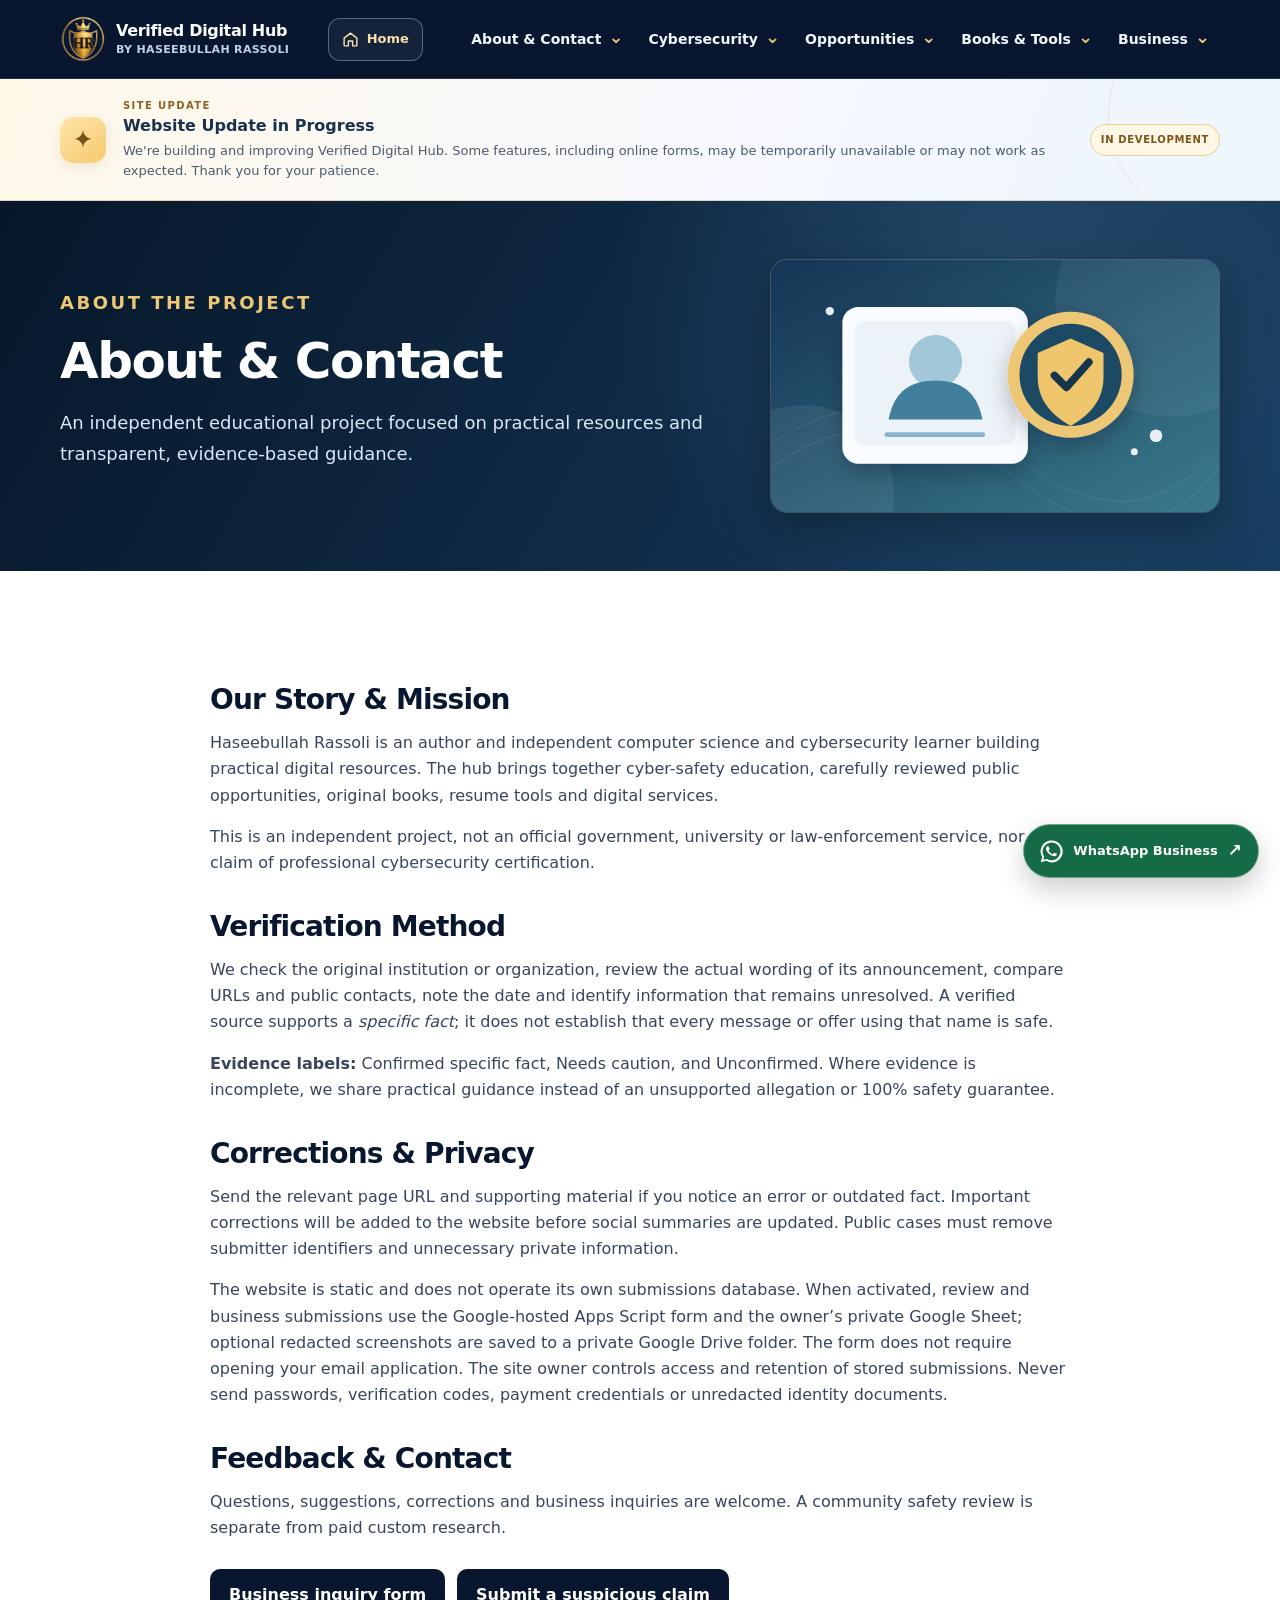
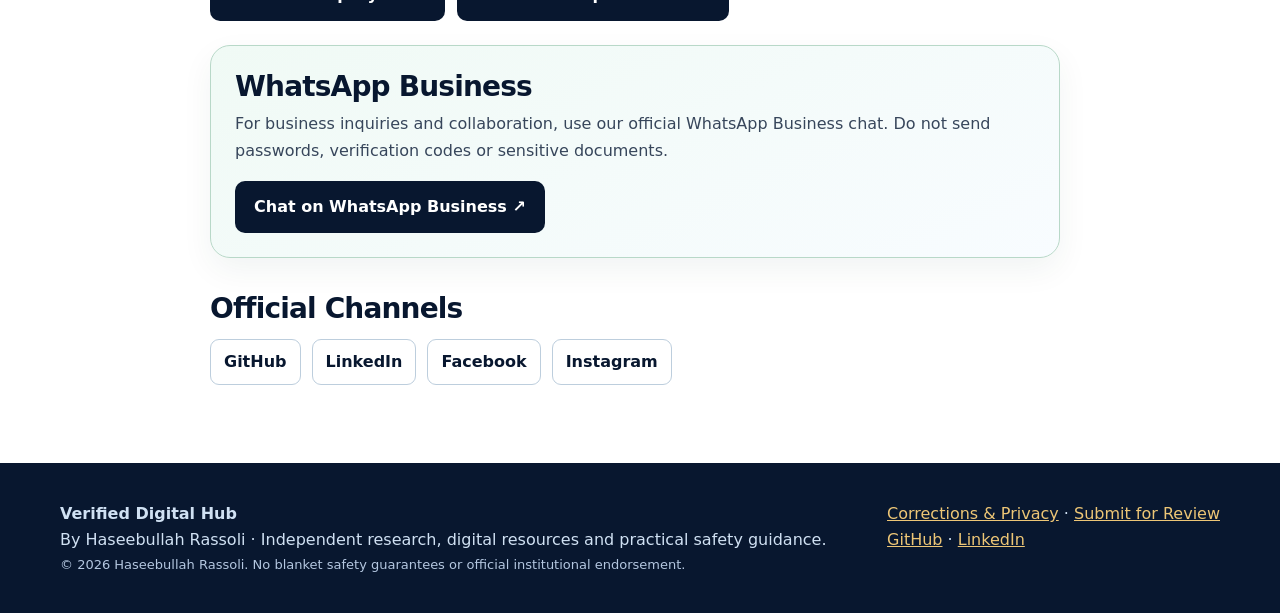
==== commit b36715dc: "Apply polished mobile header navigation and refreshed assets" ====
--- a/about.html
+++ b/about.html
@@ -1 +1 @@
-<!doctype html><html lang="en"><head><meta charset="utf-8"><meta name="viewport" content="width=device-width, initial-scale=1"><title>About & Contact | Verified Digital Hub</title><meta name="description" content="About Haseebullah Rassoli's Verified Digital Hub, evidence standards, corrections and contact."><meta name="author" content="Haseebullah Rassoli"><meta name="theme-color" content="#08172f"><meta name="robots" content="index,follow"><link rel="icon" type="image/png" href="assets/hr-logo-favicon.png"><link rel="apple-touch-icon" href="assets/apple-touch-icon.png"><link rel="stylesheet" href="site.css?v=wa-icon-20260924"><script src="whatsapp-contact-config.js" defer></script><script src="site.js?v=wa-icon-20260924" defer></script></head><body><a class="skip" href="#main">Skip to main content</a><header class="site-header"><nav class="container nav-shell" aria-label="Primary navigation"><a class="brand" href="index.html"><img src="assets/hr-logo-transparent.png" alt="" width="46" height="46"><span>Verified Digital Hub<small>BY HASEEBULLAH RASSOLI</small></span></a><a class="home-shortcut" href="index.html" aria-label="Go to Home">⌂ <span>Home</span></a><button class="mobile-toggle" type="button" aria-controls="main-menu" aria-expanded="false">☰ Menu</button><div class="nav-links" id="main-menu"><details class="nav-drop"><summary>About & Contact</summary><div class="nav-menu"><a href="about.html#story">Our Story</a><a href="about.html#verification">Verification Method</a><a href="about.html#corrections">Corrections & Privacy</a><a href="about.html#contact">Feedback & Contact</a></div></details><details class="nav-drop"><summary>Cybersecurity</summary><div class="nav-menu"><a href="cybersecurity.html">Cybersecurity Overview</a><a href="cybersecurity.html#phishing">Phishing & Fake Emails</a><a href="cybersecurity.html#fake-jobs">Fake Jobs & Interviews</a><a href="cybersecurity.html#accounts">Account & Password Safety</a><a href="cybersecurity.html#sources">Official Source Checking</a><a href="submit-review.html">Submit for Review</a></div></details><details class="nav-drop"><summary>Opportunities</summary><div class="nav-menu"><a href="opportunities.html">Browse Categories</a><a href="opportunities.html#scholarships">Scholarships & Bachelor's</a><a href="opportunities.html#postgraduate">Master's & Postgraduate</a><a href="opportunities.html#youth">Youth Programs</a><a href="opportunities.html#jobs">Jobs & Training</a><a href="opportunities.html#events">Events</a></div></details><details class="nav-drop"><summary>Books & Tools</summary><div class="nav-menu"><a href="books-tools.html#books">Published Books</a><a href="books-tools.html#resume">Free Resume Builders</a><a href="books-tools.html#guides">Security Guides & Checklists</a></div></details><details class="nav-drop"><summary>Business</summary><div class="nav-menu"><a href="business.html#research">Premium Research & Verification</a><a href="business.html#media">Digital Media Services</a><a href="business.html#management">Social Media Management</a><a href="business.html#creation">Content Creation</a><a href="business.html#advertising">Advertising & Sponsored Content</a><a href="business.html#contact">Partnerships & Contact</a></div></details></div></nav></header><aside class="status-banner" aria-label="Website development notice"><div class="container status-banner-inner"><span class="status-symbol" aria-hidden="true">✦</span><div class="status-banner-copy"><span class="status-kicker">SITE UPDATE</span><strong>Website Update in Progress</strong><p>We're building and improving Verified Digital Hub. Some features, including online forms, may be temporarily unavailable or may not work as expected. Thank you for your patience.</p></div><span class="status-chip">IN DEVELOPMENT</span></div></aside><main id="main"><section class="page-hero visual-page-hero"><div class="container"><div class="page-hero-copy"><p class="eyebrow">ABOUT THE PROJECT</p><h1>About & Contact</h1><p>An independent educational project focused on practical resources and transparent, evidence-based guidance.</p></div><img class="page-banner-art" src="assets/hub-about.svg" width="640" height="360" alt="Illustration of an author profile and an evidence verification shield" decoding="async"></div></section><section class="section"><div class="container prose"><h2 id="story">Our Story & Mission</h2><p>Haseebullah Rassoli is an author and independent computer science and cybersecurity learner building practical digital resources. The hub brings together cyber-safety education, carefully reviewed public opportunities, original books, resume tools and digital services.</p><p>This is an independent project, not an official government, university or law-enforcement service, nor a claim of professional cybersecurity certification.</p><h2 id="verification">Verification Method</h2><p>We check the original institution or organization, review the actual wording of its announcement, compare URLs and public contacts, note the date and identify information that remains unresolved. A verified source supports a <em>specific fact</em>; it does not establish that every message or offer using that name is safe.</p><p><strong>Evidence labels:</strong> Confirmed specific fact, Needs caution, and Unconfirmed. Where evidence is incomplete, we share practical guidance instead of an unsupported allegation or 100% safety guarantee.</p><h2 id="corrections">Corrections & Privacy</h2><p>Send the relevant page URL and supporting material if you notice an error or outdated fact. Important corrections will be added to the website before social summaries are updated. Public cases must remove submitter identifiers and unnecessary private information.</p><p>The website is static and does not operate its own submissions database. When activated, review and business submissions use the Google-hosted Apps Script form and the owner’s private Google Sheet; optional redacted screenshots are saved to a private Google Drive folder. The form does not require opening your email application. The site owner controls access and retention of stored submissions. Never send passwords, verification codes, payment credentials or unredacted identity documents.</p><h2 id="contact">Feedback & Contact</h2><p>Questions, suggestions, corrections and business inquiries are welcome. A community safety review is separate from paid custom research.</p><div class="buttons"><a class="button navy" href="business.html#contact">Business inquiry form</a><a class="button navy" href="submit-review.html">Submit a suspicious claim</a></div><div class="hub-whatsapp-inline"><h2>WhatsApp Business</h2><p>For business inquiries and collaboration, use our official WhatsApp Business chat. Do not send passwords, verification codes or sensitive documents.</p><a class="button navy" data-whatsapp-contact hidden href="#">Chat on WhatsApp Business ↗</a></div><h2>Official Channels</h2><div class="link-row"><a href="https://github.com/Haseebullah-rassoli">GitHub</a><a href="https://www.linkedin.com/in/haseebullah-rassoli-b08135354">LinkedIn</a><a href="https://www.facebook.com/share/19KVTna9Zg/">Facebook</a><a href="https://www.instagram.com/haseebullahrassoli/">Instagram</a></div></div></section></main><footer class="site-footer"><div class="container foot"><div><strong>Verified Digital Hub</strong><p>By Haseebullah Rassoli · Independent research, digital resources and practical safety guidance.</p><p class="small">© 2026 Haseebullah Rassoli. No blanket safety guarantees or official institutional endorsement.</p></div><div><a href="about.html#corrections">Corrections & Privacy</a> · <a href="submit-review.html">Submit for Review</a><br><a href="https://github.com/Haseebullah-rassoli">GitHub</a> · <a href="https://www.linkedin.com/in/haseebullah-rassoli-b08135354">LinkedIn</a></div></div></footer></body></html>+<!doctype html><html lang="en"><head><meta charset="utf-8"><meta name="viewport" content="width=device-width, initial-scale=1"><title>About & Contact | Verified Digital Hub</title><meta name="description" content="About Haseebullah Rassoli's Verified Digital Hub, evidence standards, corrections and contact."><meta name="author" content="Haseebullah Rassoli"><meta name="theme-color" content="#08172f"><meta name="robots" content="index,follow"><link rel="icon" type="image/png" href="assets/hr-logo-favicon.png"><link rel="apple-touch-icon" href="assets/apple-touch-icon.png"><link rel="stylesheet" href="site.css?v=nav-redesign-20260924"><script src="whatsapp-contact-config.js" defer></script><script src="site.js?v=nav-redesign-20260924" defer></script></head><body><a class="skip" href="#main">Skip to main content</a><header class="site-header"><nav class="container nav-shell" aria-label="Primary navigation"><a class="brand" href="index.html"><img src="assets/hr-logo-transparent.png" alt="" width="46" height="46"><span>Verified Digital Hub<small>BY HASEEBULLAH RASSOLI</small></span></a><a class="home-shortcut" href="index.html" aria-label="Go to Home"><svg class="nav-action-icon" viewBox="0 0 24 24" aria-hidden="true"><path d="m3 10 9-7 9 7v10a1 1 0 0 1-1 1h-5v-7H9v7H4a1 1 0 0 1-1-1z"/></svg><span class="nav-action-label">Home</span></a><button class="mobile-toggle" type="button" aria-controls="main-menu" aria-expanded="false"><svg class="nav-action-icon" viewBox="0 0 24 24" aria-hidden="true"><path d="M4 7h16M4 12h16M4 17h16"/></svg><span class="nav-action-label">Menu</span></button><div class="nav-links" id="main-menu"><details class="nav-drop"><summary>About & Contact</summary><div class="nav-menu"><a href="about.html#story">Our Story</a><a href="about.html#verification">Verification Method</a><a href="about.html#corrections">Corrections & Privacy</a><a href="about.html#contact">Feedback & Contact</a></div></details><details class="nav-drop"><summary>Cybersecurity</summary><div class="nav-menu"><a href="cybersecurity.html">Cybersecurity Overview</a><a href="cybersecurity.html#phishing">Phishing & Fake Emails</a><a href="cybersecurity.html#fake-jobs">Fake Jobs & Interviews</a><a href="cybersecurity.html#accounts">Account & Password Safety</a><a href="cybersecurity.html#sources">Official Source Checking</a><a href="submit-review.html">Submit for Review</a></div></details><details class="nav-drop"><summary>Opportunities</summary><div class="nav-menu"><a href="opportunities.html">Browse Categories</a><a href="opportunities.html#scholarships">Scholarships & Bachelor's</a><a href="opportunities.html#postgraduate">Master's & Postgraduate</a><a href="opportunities.html#youth">Youth Programs</a><a href="opportunities.html#jobs">Jobs & Training</a><a href="opportunities.html#events">Events</a></div></details><details class="nav-drop"><summary>Books & Tools</summary><div class="nav-menu"><a href="books-tools.html#books">Published Books</a><a href="books-tools.html#resume">Free Resume Builders</a><a href="books-tools.html#guides">Security Guides & Checklists</a></div></details><details class="nav-drop"><summary>Business</summary><div class="nav-menu"><a href="business.html#research">Premium Research & Verification</a><a href="business.html#media">Digital Media Services</a><a href="business.html#management">Social Media Management</a><a href="business.html#creation">Content Creation</a><a href="business.html#advertising">Advertising & Sponsored Content</a><a href="business.html#contact">Partnerships & Contact</a></div></details></div></nav></header><aside class="status-banner" aria-label="Website development notice"><div class="container status-banner-inner"><span class="status-symbol" aria-hidden="true">✦</span><div class="status-banner-copy"><span class="status-kicker">SITE UPDATE</span><strong>Website Update in Progress</strong><p>We're building and improving Verified Digital Hub. Some features, including online forms, may be temporarily unavailable or may not work as expected. Thank you for your patience.</p></div><span class="status-chip">IN DEVELOPMENT</span></div></aside><main id="main"><section class="page-hero visual-page-hero"><div class="container"><div class="page-hero-copy"><p class="eyebrow">ABOUT THE PROJECT</p><h1>About & Contact</h1><p>An independent educational project focused on practical resources and transparent, evidence-based guidance.</p></div><img class="page-banner-art" src="assets/hub-about.svg" width="640" height="360" alt="Illustration of an author profile and an evidence verification shield" decoding="async"></div></section><section class="section"><div class="container prose"><h2 id="story">Our Story & Mission</h2><p>Haseebullah Rassoli is an author and independent computer science and cybersecurity learner building practical digital resources. The hub brings together cyber-safety education, carefully reviewed public opportunities, original books, resume tools and digital services.</p><p>This is an independent project, not an official government, university or law-enforcement service, nor a claim of professional cybersecurity certification.</p><h2 id="verification">Verification Method</h2><p>We check the original institution or organization, review the actual wording of its announcement, compare URLs and public contacts, note the date and identify information that remains unresolved. A verified source supports a <em>specific fact</em>; it does not establish that every message or offer using that name is safe.</p><p><strong>Evidence labels:</strong> Confirmed specific fact, Needs caution, and Unconfirmed. Where evidence is incomplete, we share practical guidance instead of an unsupported allegation or 100% safety guarantee.</p><h2 id="corrections">Corrections & Privacy</h2><p>Send the relevant page URL and supporting material if you notice an error or outdated fact. Important corrections will be added to the website before social summaries are updated. Public cases must remove submitter identifiers and unnecessary private information.</p><p>The website is static and does not operate its own submissions database. When activated, review and business submissions use the Google-hosted Apps Script form and the owner’s private Google Sheet; optional redacted screenshots are saved to a private Google Drive folder. The form does not require opening your email application. The site owner controls access and retention of stored submissions. Never send passwords, verification codes, payment credentials or unredacted identity documents.</p><h2 id="contact">Feedback & Contact</h2><p>Questions, suggestions, corrections and business inquiries are welcome. A community safety review is separate from paid custom research.</p><div class="buttons"><a class="button navy" href="business.html#contact">Business inquiry form</a><a class="button navy" href="submit-review.html">Submit a suspicious claim</a></div><div class="hub-whatsapp-inline"><h2>WhatsApp Business</h2><p>For business inquiries and collaboration, use our official WhatsApp Business chat. Do not send passwords, verification codes or sensitive documents.</p><a class="button navy" data-whatsapp-contact hidden href="#">Chat on WhatsApp Business ↗</a></div><h2>Official Channels</h2><div class="link-row"><a href="https://github.com/Haseebullah-rassoli">GitHub</a><a href="https://www.linkedin.com/in/haseebullah-rassoli-b08135354">LinkedIn</a><a href="https://www.facebook.com/share/19KVTna9Zg/">Facebook</a><a href="https://www.instagram.com/haseebullahrassoli/">Instagram</a></div></div></section></main><footer class="site-footer"><div class="container foot"><div><strong>Verified Digital Hub</strong><p>By Haseebullah Rassoli · Independent research, digital resources and practical safety guidance.</p><p class="small">© 2026 Haseebullah Rassoli. No blanket safety guarantees or official institutional endorsement.</p></div><div><a href="about.html#corrections">Corrections & Privacy</a> · <a href="submit-review.html">Submit for Review</a><br><a href="https://github.com/Haseebullah-rassoli">GitHub</a> · <a href="https://www.linkedin.com/in/haseebullah-rassoli-b08135354">LinkedIn</a></div></div></footer></body></html>
--- a/site.css
+++ b/site.css
@@ -50,3 +50,9 @@
 
 /* Explicit size for inline WhatsApp SVG in floating contact pill. */
 .hub-whatsapp-contact .hub-wa-icon{display:block!important;width:23px!important;height:23px!important;min-width:23px!important;flex:0 0 23px!important;fill:currentColor!important;color:#fff!important}.hub-whatsapp-contact .hub-wa-dot{display:none!important}
+
+/* Refined accessible navigation: compact mobile cards and distinct utility actions. */
+.home-shortcut,.mobile-toggle{min-height:43px;display:inline-flex;align-items:center;justify-content:center;gap:8px;box-sizing:border-box;border:1px solid rgba(226,237,252,.33);border-radius:12px;padding:9px 13px;font:inherit;font-size:13px;font-weight:750;line-height:1.2;letter-spacing:0;text-decoration:none;white-space:nowrap;transition:background .18s,border-color .18s,box-shadow .18s}.home-shortcut{color:#f5dfac;background:rgba(255,255,255,.055)}.mobile-toggle{display:none;color:#fff;background:rgba(255,255,255,.075);cursor:pointer}.home-shortcut:hover,.mobile-toggle:hover{background:rgba(255,255,255,.14);border-color:rgba(246,218,159,.75)}.home-shortcut:focus-visible,.mobile-toggle:focus-visible,.nav-drop summary:focus-visible,.nav-menu a:focus-visible{outline:3px solid #f4c66f;outline-offset:3px}.nav-action-icon{display:block;width:17px;height:17px;flex:0 0 17px;stroke:currentColor;fill:none;stroke-width:2;stroke-linecap:round;stroke-linejoin:round}.nav-action-label{display:inline-block}.nav-drop summary{transition:background .18s,color .18s}
+@media(max-width:820px){.site-header .nav-shell{display:flex;flex-wrap:wrap;align-items:center;gap:9px;padding-block:12px}.site-header .brand{min-width:0;flex:1 1 190px}.site-header .home-shortcut{margin-left:auto}.site-header .mobile-toggle{display:inline-flex;margin-left:0}.site-header .nav-links{flex:0 0 100%;width:100%;min-width:0;display:none;flex-direction:column;align-items:stretch;gap:7px;padding:13px 0 5px;border-top:1px solid rgba(255,255,255,.13);margin-top:5px}.site-header .nav-links.is-open{display:flex}.site-header .nav-drop{width:100%;border:1px solid rgba(187,210,239,.21);border-radius:13px;background:rgba(255,255,255,.045);overflow:hidden}.site-header .nav-drop summary{min-height:49px;display:flex;align-items:center;justify-content:space-between;gap:12px;padding:13px 16px;font-size:15px;font-weight:750;line-height:1.25;color:#f5f8ff;cursor:pointer}.site-header .nav-drop summary:after{content:"";width:8px;height:8px;flex:0 0 8px;border-right:2px solid #e7bd70;border-bottom:2px solid #e7bd70;transform:rotate(45deg) translateY(-2px);transition:transform .18s}.site-header .nav-drop[open]{background:rgba(255,255,255,.075);border-color:rgba(231,189,112,.47)}.site-header .nav-drop[open] summary:after{transform:rotate(225deg) translate(-2px,-2px)}.site-header .nav-menu{position:static;width:auto;margin:0 9px 9px;padding:6px;background:#102a49;border:1px solid rgba(204,223,247,.17);border-radius:10px;box-shadow:none}.site-header .nav-menu a{display:block;padding:12px 13px;border-radius:8px;font-size:13px;line-height:1.4;color:#e9f1fb}.site-header .nav-menu a:hover,.site-header .nav-menu a:focus-visible{background:#214467;color:#fff}}
+@media(max-width:430px){.site-header .nav-shell{gap:7px}.site-header .brand{flex:1 1 155px}.site-header .home-shortcut,.site-header .mobile-toggle{min-height:40px;padding:8px 10px;font-size:12px;gap:6px}.site-header .nav-action-icon{width:16px;height:16px;flex-basis:16px}.site-header .nav-drop summary{min-height:47px;padding:12px 14px;font-size:14px}}
+@media(max-width:350px){.site-header .brand{flex-basis:100%}.site-header .home-shortcut{margin-left:0}.site-header .mobile-toggle{margin-left:auto}}
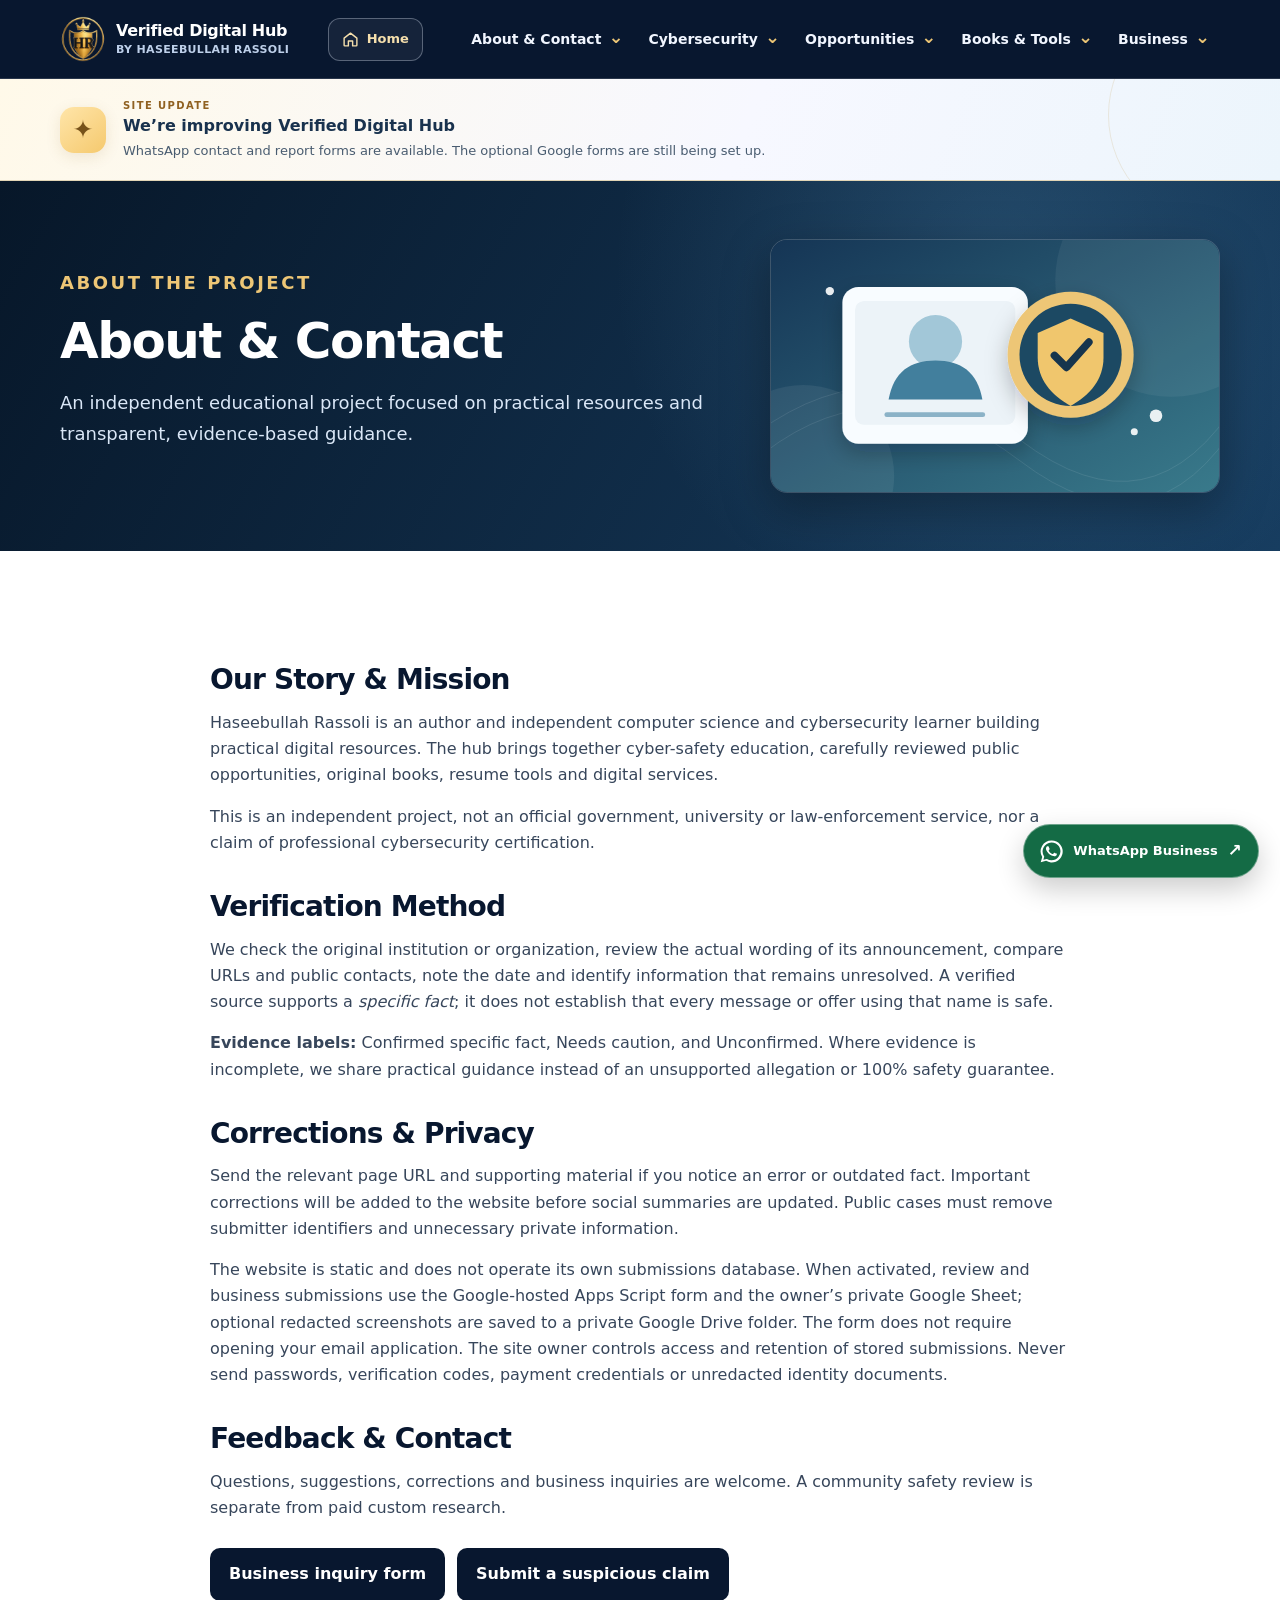
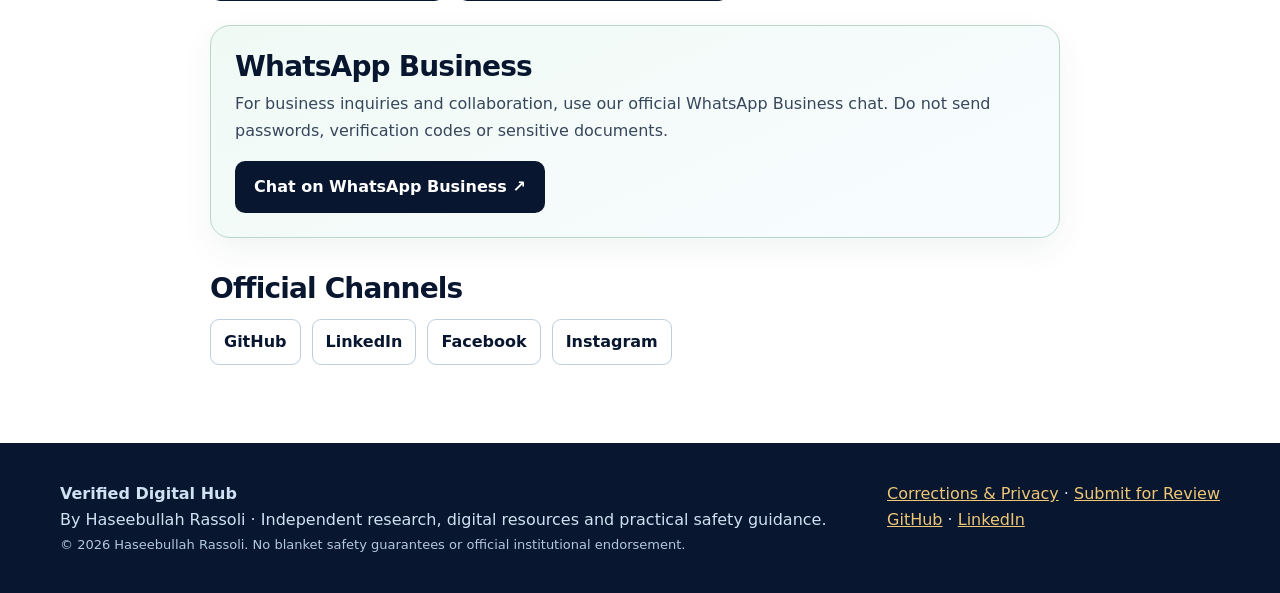
==== commit e9dfa3b8: "Replace oversized or scrolling development notice with concise accurate responsive update" ====
--- a/about.html
+++ b/about.html
@@ -1 +1 @@
-<!doctype html><html lang="en"><head><meta charset="utf-8"><meta name="viewport" content="width=device-width, initial-scale=1"><title>About & Contact | Verified Digital Hub</title><meta name="description" content="About Haseebullah Rassoli's Verified Digital Hub, evidence standards, corrections and contact."><meta name="author" content="Haseebullah Rassoli"><meta name="theme-color" content="#08172f"><meta name="robots" content="index,follow"><link rel="icon" type="image/png" href="assets/hr-logo-favicon.png"><link rel="apple-touch-icon" href="assets/apple-touch-icon.png"><link rel="stylesheet" href="site.css?v=nav-redesign-20260924"><script src="whatsapp-contact-config.js" defer></script><script src="site.js?v=nav-redesign-20260924" defer></script></head><body><a class="skip" href="#main">Skip to main content</a><header class="site-header"><nav class="container nav-shell" aria-label="Primary navigation"><a class="brand" href="index.html"><img src="assets/hr-logo-transparent.png" alt="" width="46" height="46"><span>Verified Digital Hub<small>BY HASEEBULLAH RASSOLI</small></span></a><a class="home-shortcut" href="index.html" aria-label="Go to Home"><svg class="nav-action-icon" viewBox="0 0 24 24" aria-hidden="true"><path d="m3 10 9-7 9 7v10a1 1 0 0 1-1 1h-5v-7H9v7H4a1 1 0 0 1-1-1z"/></svg><span class="nav-action-label">Home</span></a><button class="mobile-toggle" type="button" aria-controls="main-menu" aria-expanded="false"><svg class="nav-action-icon" viewBox="0 0 24 24" aria-hidden="true"><path d="M4 7h16M4 12h16M4 17h16"/></svg><span class="nav-action-label">Menu</span></button><div class="nav-links" id="main-menu"><details class="nav-drop"><summary>About & Contact</summary><div class="nav-menu"><a href="about.html#story">Our Story</a><a href="about.html#verification">Verification Method</a><a href="about.html#corrections">Corrections & Privacy</a><a href="about.html#contact">Feedback & Contact</a></div></details><details class="nav-drop"><summary>Cybersecurity</summary><div class="nav-menu"><a href="cybersecurity.html">Cybersecurity Overview</a><a href="cybersecurity.html#phishing">Phishing & Fake Emails</a><a href="cybersecurity.html#fake-jobs">Fake Jobs & Interviews</a><a href="cybersecurity.html#accounts">Account & Password Safety</a><a href="cybersecurity.html#sources">Official Source Checking</a><a href="submit-review.html">Submit for Review</a></div></details><details class="nav-drop"><summary>Opportunities</summary><div class="nav-menu"><a href="opportunities.html">Browse Categories</a><a href="opportunities.html#scholarships">Scholarships & Bachelor's</a><a href="opportunities.html#postgraduate">Master's & Postgraduate</a><a href="opportunities.html#youth">Youth Programs</a><a href="opportunities.html#jobs">Jobs & Training</a><a href="opportunities.html#events">Events</a></div></details><details class="nav-drop"><summary>Books & Tools</summary><div class="nav-menu"><a href="books-tools.html#books">Published Books</a><a href="books-tools.html#resume">Free Resume Builders</a><a href="books-tools.html#guides">Security Guides & Checklists</a></div></details><details class="nav-drop"><summary>Business</summary><div class="nav-menu"><a href="business.html#research">Premium Research & Verification</a><a href="business.html#media">Digital Media Services</a><a href="business.html#management">Social Media Management</a><a href="business.html#creation">Content Creation</a><a href="business.html#advertising">Advertising & Sponsored Content</a><a href="business.html#contact">Partnerships & Contact</a></div></details></div></nav></header><aside class="status-banner" aria-label="Website development notice"><div class="container status-banner-inner"><span class="status-symbol" aria-hidden="true">✦</span><div class="status-banner-copy"><span class="status-kicker">SITE UPDATE</span><strong>Website Update in Progress</strong><p>We're building and improving Verified Digital Hub. Some features, including online forms, may be temporarily unavailable or may not work as expected. Thank you for your patience.</p></div><span class="status-chip">IN DEVELOPMENT</span></div></aside><main id="main"><section class="page-hero visual-page-hero"><div class="container"><div class="page-hero-copy"><p class="eyebrow">ABOUT THE PROJECT</p><h1>About & Contact</h1><p>An independent educational project focused on practical resources and transparent, evidence-based guidance.</p></div><img class="page-banner-art" src="assets/hub-about.svg" width="640" height="360" alt="Illustration of an author profile and an evidence verification shield" decoding="async"></div></section><section class="section"><div class="container prose"><h2 id="story">Our Story & Mission</h2><p>Haseebullah Rassoli is an author and independent computer science and cybersecurity learner building practical digital resources. The hub brings together cyber-safety education, carefully reviewed public opportunities, original books, resume tools and digital services.</p><p>This is an independent project, not an official government, university or law-enforcement service, nor a claim of professional cybersecurity certification.</p><h2 id="verification">Verification Method</h2><p>We check the original institution or organization, review the actual wording of its announcement, compare URLs and public contacts, note the date and identify information that remains unresolved. A verified source supports a <em>specific fact</em>; it does not establish that every message or offer using that name is safe.</p><p><strong>Evidence labels:</strong> Confirmed specific fact, Needs caution, and Unconfirmed. Where evidence is incomplete, we share practical guidance instead of an unsupported allegation or 100% safety guarantee.</p><h2 id="corrections">Corrections & Privacy</h2><p>Send the relevant page URL and supporting material if you notice an error or outdated fact. Important corrections will be added to the website before social summaries are updated. Public cases must remove submitter identifiers and unnecessary private information.</p><p>The website is static and does not operate its own submissions database. When activated, review and business submissions use the Google-hosted Apps Script form and the owner’s private Google Sheet; optional redacted screenshots are saved to a private Google Drive folder. The form does not require opening your email application. The site owner controls access and retention of stored submissions. Never send passwords, verification codes, payment credentials or unredacted identity documents.</p><h2 id="contact">Feedback & Contact</h2><p>Questions, suggestions, corrections and business inquiries are welcome. A community safety review is separate from paid custom research.</p><div class="buttons"><a class="button navy" href="business.html#contact">Business inquiry form</a><a class="button navy" href="submit-review.html">Submit a suspicious claim</a></div><div class="hub-whatsapp-inline"><h2>WhatsApp Business</h2><p>For business inquiries and collaboration, use our official WhatsApp Business chat. Do not send passwords, verification codes or sensitive documents.</p><a class="button navy" data-whatsapp-contact hidden href="#">Chat on WhatsApp Business ↗</a></div><h2>Official Channels</h2><div class="link-row"><a href="https://github.com/Haseebullah-rassoli">GitHub</a><a href="https://www.linkedin.com/in/haseebullah-rassoli-b08135354">LinkedIn</a><a href="https://www.facebook.com/share/19KVTna9Zg/">Facebook</a><a href="https://www.instagram.com/haseebullahrassoli/">Instagram</a></div></div></section></main><footer class="site-footer"><div class="container foot"><div><strong>Verified Digital Hub</strong><p>By Haseebullah Rassoli · Independent research, digital resources and practical safety guidance.</p><p class="small">© 2026 Haseebullah Rassoli. No blanket safety guarantees or official institutional endorsement.</p></div><div><a href="about.html#corrections">Corrections & Privacy</a> · <a href="submit-review.html">Submit for Review</a><br><a href="https://github.com/Haseebullah-rassoli">GitHub</a> · <a href="https://www.linkedin.com/in/haseebullah-rassoli-b08135354">LinkedIn</a></div></div></footer></body></html>+<!doctype html><html lang="en"><head><meta charset="utf-8"><meta name="viewport" content="width=device-width, initial-scale=1"><title>About & Contact | Verified Digital Hub</title><meta name="description" content="About Haseebullah Rassoli's Verified Digital Hub, evidence standards, corrections and contact."><meta name="author" content="Haseebullah Rassoli"><meta name="theme-color" content="#08172f"><meta name="robots" content="index,follow"><link rel="icon" type="image/png" href="assets/hr-logo-favicon.png"><link rel="apple-touch-icon" href="assets/apple-touch-icon.png"><link rel="stylesheet" href="site.css?v=notice-compact-20260924"><script src="whatsapp-contact-config.js" defer></script><script src="site.js?v=nav-redesign-20260924" defer></script></head><body><a class="skip" href="#main">Skip to main content</a><header class="site-header"><nav class="container nav-shell" aria-label="Primary navigation"><a class="brand" href="index.html"><img src="assets/hr-logo-transparent.png" alt="" width="46" height="46"><span>Verified Digital Hub<small>BY HASEEBULLAH RASSOLI</small></span></a><a class="home-shortcut" href="index.html" aria-label="Go to Home"><svg class="nav-action-icon" viewBox="0 0 24 24" aria-hidden="true"><path d="m3 10 9-7 9 7v10a1 1 0 0 1-1 1h-5v-7H9v7H4a1 1 0 0 1-1-1z"/></svg><span class="nav-action-label">Home</span></a><button class="mobile-toggle" type="button" aria-controls="main-menu" aria-expanded="false"><svg class="nav-action-icon" viewBox="0 0 24 24" aria-hidden="true"><path d="M4 7h16M4 12h16M4 17h16"/></svg><span class="nav-action-label">Menu</span></button><div class="nav-links" id="main-menu"><details class="nav-drop"><summary>About & Contact</summary><div class="nav-menu"><a href="about.html#story">Our Story</a><a href="about.html#verification">Verification Method</a><a href="about.html#corrections">Corrections & Privacy</a><a href="about.html#contact">Feedback & Contact</a></div></details><details class="nav-drop"><summary>Cybersecurity</summary><div class="nav-menu"><a href="cybersecurity.html">Cybersecurity Overview</a><a href="cybersecurity.html#phishing">Phishing & Fake Emails</a><a href="cybersecurity.html#fake-jobs">Fake Jobs & Interviews</a><a href="cybersecurity.html#accounts">Account & Password Safety</a><a href="cybersecurity.html#sources">Official Source Checking</a><a href="submit-review.html">Submit for Review</a></div></details><details class="nav-drop"><summary>Opportunities</summary><div class="nav-menu"><a href="opportunities.html">Browse Categories</a><a href="opportunities.html#scholarships">Scholarships & Bachelor's</a><a href="opportunities.html#postgraduate">Master's & Postgraduate</a><a href="opportunities.html#youth">Youth Programs</a><a href="opportunities.html#jobs">Jobs & Training</a><a href="opportunities.html#events">Events</a></div></details><details class="nav-drop"><summary>Books & Tools</summary><div class="nav-menu"><a href="books-tools.html#books">Published Books</a><a href="books-tools.html#resume">Free Resume Builders</a><a href="books-tools.html#guides">Security Guides & Checklists</a></div></details><details class="nav-drop"><summary>Business</summary><div class="nav-menu"><a href="business.html#research">Premium Research & Verification</a><a href="business.html#media">Digital Media Services</a><a href="business.html#management">Social Media Management</a><a href="business.html#creation">Content Creation</a><a href="business.html#advertising">Advertising & Sponsored Content</a><a href="business.html#contact">Partnerships & Contact</a></div></details></div></nav></header><aside class="status-banner status-banner--compact" aria-label="Website update"><div class="container status-banner-inner"><span class="status-symbol" aria-hidden="true">✦</span><div class="status-banner-copy"><span class="status-kicker">SITE UPDATE</span><strong>We’re improving Verified Digital Hub</strong><p>WhatsApp contact and report forms are available. The optional Google forms are still being set up.</p></div></div></aside><main id="main"><section class="page-hero visual-page-hero"><div class="container"><div class="page-hero-copy"><p class="eyebrow">ABOUT THE PROJECT</p><h1>About & Contact</h1><p>An independent educational project focused on practical resources and transparent, evidence-based guidance.</p></div><img class="page-banner-art" src="assets/hub-about.svg" width="640" height="360" alt="Illustration of an author profile and an evidence verification shield" decoding="async"></div></section><section class="section"><div class="container prose"><h2 id="story">Our Story & Mission</h2><p>Haseebullah Rassoli is an author and independent computer science and cybersecurity learner building practical digital resources. The hub brings together cyber-safety education, carefully reviewed public opportunities, original books, resume tools and digital services.</p><p>This is an independent project, not an official government, university or law-enforcement service, nor a claim of professional cybersecurity certification.</p><h2 id="verification">Verification Method</h2><p>We check the original institution or organization, review the actual wording of its announcement, compare URLs and public contacts, note the date and identify information that remains unresolved. A verified source supports a <em>specific fact</em>; it does not establish that every message or offer using that name is safe.</p><p><strong>Evidence labels:</strong> Confirmed specific fact, Needs caution, and Unconfirmed. Where evidence is incomplete, we share practical guidance instead of an unsupported allegation or 100% safety guarantee.</p><h2 id="corrections">Corrections & Privacy</h2><p>Send the relevant page URL and supporting material if you notice an error or outdated fact. Important corrections will be added to the website before social summaries are updated. Public cases must remove submitter identifiers and unnecessary private information.</p><p>The website is static and does not operate its own submissions database. When activated, review and business submissions use the Google-hosted Apps Script form and the owner’s private Google Sheet; optional redacted screenshots are saved to a private Google Drive folder. The form does not require opening your email application. The site owner controls access and retention of stored submissions. Never send passwords, verification codes, payment credentials or unredacted identity documents.</p><h2 id="contact">Feedback & Contact</h2><p>Questions, suggestions, corrections and business inquiries are welcome. A community safety review is separate from paid custom research.</p><div class="buttons"><a class="button navy" href="business.html#contact">Business inquiry form</a><a class="button navy" href="submit-review.html">Submit a suspicious claim</a></div><div class="hub-whatsapp-inline"><h2>WhatsApp Business</h2><p>For business inquiries and collaboration, use our official WhatsApp Business chat. Do not send passwords, verification codes or sensitive documents.</p><a class="button navy" data-whatsapp-contact hidden href="#">Chat on WhatsApp Business ↗</a></div><h2>Official Channels</h2><div class="link-row"><a href="https://github.com/Haseebullah-rassoli">GitHub</a><a href="https://www.linkedin.com/in/haseebullah-rassoli-b08135354">LinkedIn</a><a href="https://www.facebook.com/share/19KVTna9Zg/">Facebook</a><a href="https://www.instagram.com/haseebullahrassoli/">Instagram</a></div></div></section></main><footer class="site-footer"><div class="container foot"><div><strong>Verified Digital Hub</strong><p>By Haseebullah Rassoli · Independent research, digital resources and practical safety guidance.</p><p class="small">© 2026 Haseebullah Rassoli. No blanket safety guarantees or official institutional endorsement.</p></div><div><a href="about.html#corrections">Corrections & Privacy</a> · <a href="submit-review.html">Submit for Review</a><br><a href="https://github.com/Haseebullah-rassoli">GitHub</a> · <a href="https://www.linkedin.com/in/haseebullah-rassoli-b08135354">LinkedIn</a></div></div></footer></body></html>
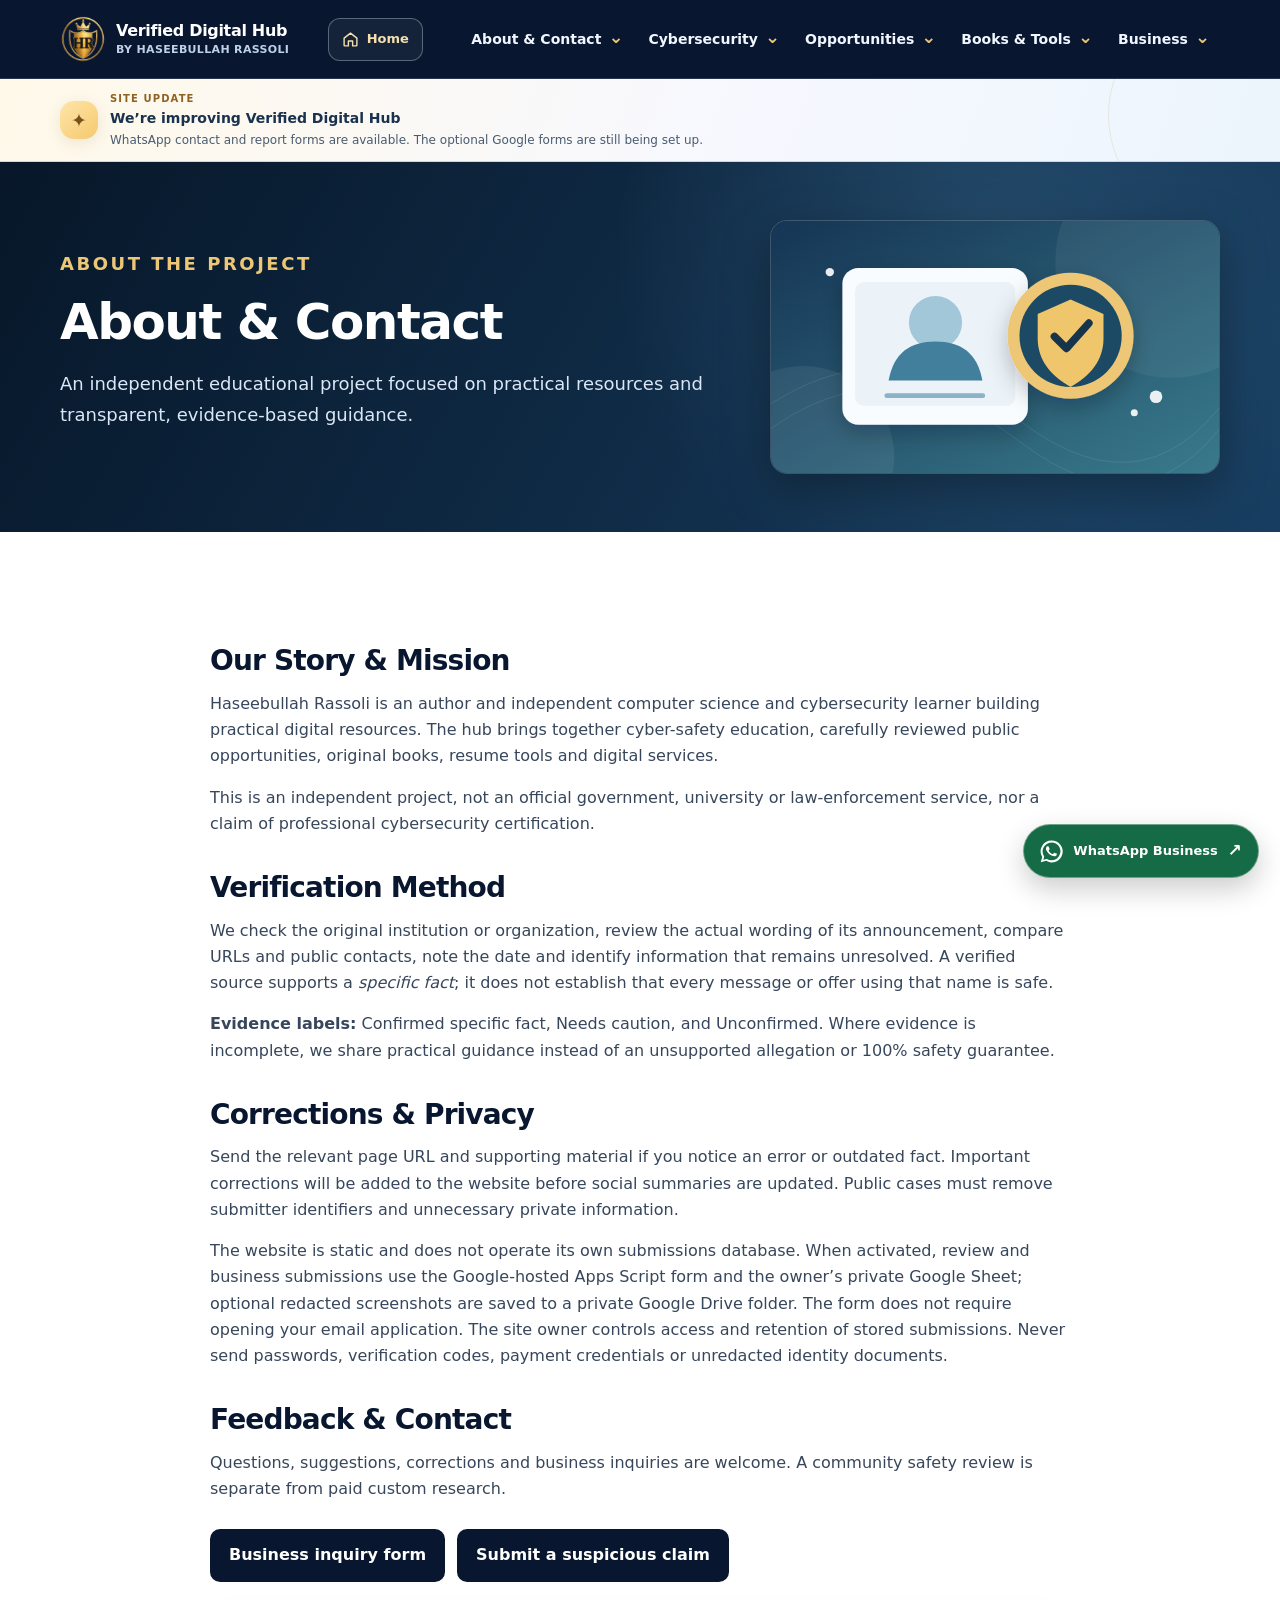
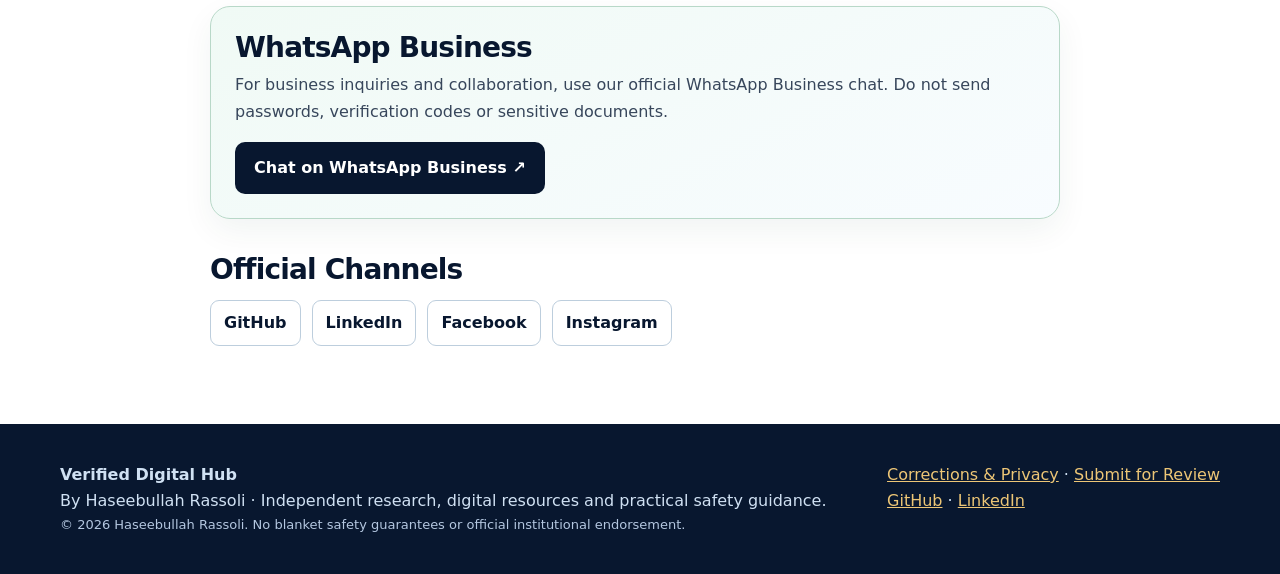
==== commit 727a55c7: "Clarify business research service as source checking without verification guarantee" ====
--- a/about.html
+++ b/about.html
@@ -1 +1 @@
-<!doctype html><html lang="en"><head><meta charset="utf-8"><meta name="viewport" content="width=device-width, initial-scale=1"><title>About & Contact | Verified Digital Hub</title><meta name="description" content="About Haseebullah Rassoli's Verified Digital Hub, evidence standards, corrections and contact."><meta name="author" content="Haseebullah Rassoli"><meta name="theme-color" content="#08172f"><meta name="robots" content="index,follow"><link rel="icon" type="image/png" href="assets/hr-logo-favicon.png"><link rel="apple-touch-icon" href="assets/apple-touch-icon.png"><link rel="stylesheet" href="site.css?v=notice-compact-20260924"><script src="whatsapp-contact-config.js" defer></script><script src="site.js?v=nav-redesign-20260924" defer></script></head><body><a class="skip" href="#main">Skip to main content</a><header class="site-header"><nav class="container nav-shell" aria-label="Primary navigation"><a class="brand" href="index.html"><img src="assets/hr-logo-transparent.png" alt="" width="46" height="46"><span>Verified Digital Hub<small>BY HASEEBULLAH RASSOLI</small></span></a><a class="home-shortcut" href="index.html" aria-label="Go to Home"><svg class="nav-action-icon" viewBox="0 0 24 24" aria-hidden="true"><path d="m3 10 9-7 9 7v10a1 1 0 0 1-1 1h-5v-7H9v7H4a1 1 0 0 1-1-1z"/></svg><span class="nav-action-label">Home</span></a><button class="mobile-toggle" type="button" aria-controls="main-menu" aria-expanded="false"><svg class="nav-action-icon" viewBox="0 0 24 24" aria-hidden="true"><path d="M4 7h16M4 12h16M4 17h16"/></svg><span class="nav-action-label">Menu</span></button><div class="nav-links" id="main-menu"><details class="nav-drop"><summary>About & Contact</summary><div class="nav-menu"><a href="about.html#story">Our Story</a><a href="about.html#verification">Verification Method</a><a href="about.html#corrections">Corrections & Privacy</a><a href="about.html#contact">Feedback & Contact</a></div></details><details class="nav-drop"><summary>Cybersecurity</summary><div class="nav-menu"><a href="cybersecurity.html">Cybersecurity Overview</a><a href="cybersecurity.html#phishing">Phishing & Fake Emails</a><a href="cybersecurity.html#fake-jobs">Fake Jobs & Interviews</a><a href="cybersecurity.html#accounts">Account & Password Safety</a><a href="cybersecurity.html#sources">Official Source Checking</a><a href="submit-review.html">Submit for Review</a></div></details><details class="nav-drop"><summary>Opportunities</summary><div class="nav-menu"><a href="opportunities.html">Browse Categories</a><a href="opportunities.html#scholarships">Scholarships & Bachelor's</a><a href="opportunities.html#postgraduate">Master's & Postgraduate</a><a href="opportunities.html#youth">Youth Programs</a><a href="opportunities.html#jobs">Jobs & Training</a><a href="opportunities.html#events">Events</a></div></details><details class="nav-drop"><summary>Books & Tools</summary><div class="nav-menu"><a href="books-tools.html#books">Published Books</a><a href="books-tools.html#resume">Free Resume Builders</a><a href="books-tools.html#guides">Security Guides & Checklists</a></div></details><details class="nav-drop"><summary>Business</summary><div class="nav-menu"><a href="business.html#research">Premium Research & Verification</a><a href="business.html#media">Digital Media Services</a><a href="business.html#management">Social Media Management</a><a href="business.html#creation">Content Creation</a><a href="business.html#advertising">Advertising & Sponsored Content</a><a href="business.html#contact">Partnerships & Contact</a></div></details></div></nav></header><aside class="status-banner status-banner--compact" aria-label="Website update"><div class="container status-banner-inner"><span class="status-symbol" aria-hidden="true">✦</span><div class="status-banner-copy"><span class="status-kicker">SITE UPDATE</span><strong>We’re improving Verified Digital Hub</strong><p>WhatsApp contact and report forms are available. The optional Google forms are still being set up.</p></div></div></aside><main id="main"><section class="page-hero visual-page-hero"><div class="container"><div class="page-hero-copy"><p class="eyebrow">ABOUT THE PROJECT</p><h1>About & Contact</h1><p>An independent educational project focused on practical resources and transparent, evidence-based guidance.</p></div><img class="page-banner-art" src="assets/hub-about.svg" width="640" height="360" alt="Illustration of an author profile and an evidence verification shield" decoding="async"></div></section><section class="section"><div class="container prose"><h2 id="story">Our Story & Mission</h2><p>Haseebullah Rassoli is an author and independent computer science and cybersecurity learner building practical digital resources. The hub brings together cyber-safety education, carefully reviewed public opportunities, original books, resume tools and digital services.</p><p>This is an independent project, not an official government, university or law-enforcement service, nor a claim of professional cybersecurity certification.</p><h2 id="verification">Verification Method</h2><p>We check the original institution or organization, review the actual wording of its announcement, compare URLs and public contacts, note the date and identify information that remains unresolved. A verified source supports a <em>specific fact</em>; it does not establish that every message or offer using that name is safe.</p><p><strong>Evidence labels:</strong> Confirmed specific fact, Needs caution, and Unconfirmed. Where evidence is incomplete, we share practical guidance instead of an unsupported allegation or 100% safety guarantee.</p><h2 id="corrections">Corrections & Privacy</h2><p>Send the relevant page URL and supporting material if you notice an error or outdated fact. Important corrections will be added to the website before social summaries are updated. Public cases must remove submitter identifiers and unnecessary private information.</p><p>The website is static and does not operate its own submissions database. When activated, review and business submissions use the Google-hosted Apps Script form and the owner’s private Google Sheet; optional redacted screenshots are saved to a private Google Drive folder. The form does not require opening your email application. The site owner controls access and retention of stored submissions. Never send passwords, verification codes, payment credentials or unredacted identity documents.</p><h2 id="contact">Feedback & Contact</h2><p>Questions, suggestions, corrections and business inquiries are welcome. A community safety review is separate from paid custom research.</p><div class="buttons"><a class="button navy" href="business.html#contact">Business inquiry form</a><a class="button navy" href="submit-review.html">Submit a suspicious claim</a></div><div class="hub-whatsapp-inline"><h2>WhatsApp Business</h2><p>For business inquiries and collaboration, use our official WhatsApp Business chat. Do not send passwords, verification codes or sensitive documents.</p><a class="button navy" data-whatsapp-contact hidden href="#">Chat on WhatsApp Business ↗</a></div><h2>Official Channels</h2><div class="link-row"><a href="https://github.com/Haseebullah-rassoli">GitHub</a><a href="https://www.linkedin.com/in/haseebullah-rassoli-b08135354">LinkedIn</a><a href="https://www.facebook.com/share/19KVTna9Zg/">Facebook</a><a href="https://www.instagram.com/haseebullahrassoli/">Instagram</a></div></div></section></main><footer class="site-footer"><div class="container foot"><div><strong>Verified Digital Hub</strong><p>By Haseebullah Rassoli · Independent research, digital resources and practical safety guidance.</p><p class="small">© 2026 Haseebullah Rassoli. No blanket safety guarantees or official institutional endorsement.</p></div><div><a href="about.html#corrections">Corrections & Privacy</a> · <a href="submit-review.html">Submit for Review</a><br><a href="https://github.com/Haseebullah-rassoli">GitHub</a> · <a href="https://www.linkedin.com/in/haseebullah-rassoli-b08135354">LinkedIn</a></div></div></footer></body></html>+<!doctype html><html lang="en"><head><meta charset="utf-8"><meta name="viewport" content="width=device-width, initial-scale=1"><title>About & Contact | Verified Digital Hub</title><meta name="description" content="About Haseebullah Rassoli's Verified Digital Hub, evidence standards, corrections and contact."><meta name="author" content="Haseebullah Rassoli"><meta name="theme-color" content="#08172f"><meta name="robots" content="index,follow"><link rel="icon" type="image/png" href="assets/hr-logo-favicon.png"><link rel="apple-touch-icon" href="assets/apple-touch-icon.png"><link rel="stylesheet" href="site.css?v=notice-compact-20260924"><script src="whatsapp-contact-config.js" defer></script><script src="site.js?v=nav-redesign-20260924" defer></script></head><body><a class="skip" href="#main">Skip to main content</a><header class="site-header"><nav class="container nav-shell" aria-label="Primary navigation"><a class="brand" href="index.html"><img src="assets/hr-logo-transparent.png" alt="" width="46" height="46"><span>Verified Digital Hub<small>BY HASEEBULLAH RASSOLI</small></span></a><a class="home-shortcut" href="index.html" aria-label="Go to Home"><svg class="nav-action-icon" viewBox="0 0 24 24" aria-hidden="true"><path d="m3 10 9-7 9 7v10a1 1 0 0 1-1 1h-5v-7H9v7H4a1 1 0 0 1-1-1z"/></svg><span class="nav-action-label">Home</span></a><button class="mobile-toggle" type="button" aria-controls="main-menu" aria-expanded="false"><svg class="nav-action-icon" viewBox="0 0 24 24" aria-hidden="true"><path d="M4 7h16M4 12h16M4 17h16"/></svg><span class="nav-action-label">Menu</span></button><div class="nav-links" id="main-menu"><details class="nav-drop"><summary>About & Contact</summary><div class="nav-menu"><a href="about.html#story">Our Story</a><a href="about.html#verification">Verification Method</a><a href="about.html#corrections">Corrections & Privacy</a><a href="about.html#contact">Feedback & Contact</a></div></details><details class="nav-drop"><summary>Cybersecurity</summary><div class="nav-menu"><a href="cybersecurity.html">Cybersecurity Overview</a><a href="cybersecurity.html#phishing">Phishing & Fake Emails</a><a href="cybersecurity.html#fake-jobs">Fake Jobs & Interviews</a><a href="cybersecurity.html#accounts">Account & Password Safety</a><a href="cybersecurity.html#sources">Official Source Checking</a><a href="submit-review.html">Submit for Review</a></div></details><details class="nav-drop"><summary>Opportunities</summary><div class="nav-menu"><a href="opportunities.html">Browse Categories</a><a href="opportunities.html#scholarships">Scholarships & Bachelor's</a><a href="opportunities.html#postgraduate">Master's & Postgraduate</a><a href="opportunities.html#youth">Youth Programs</a><a href="opportunities.html#jobs">Jobs & Training</a><a href="opportunities.html#events">Events</a></div></details><details class="nav-drop"><summary>Books & Tools</summary><div class="nav-menu"><a href="books-tools.html#books">Published Books</a><a href="books-tools.html#resume">Free Resume Builders</a><a href="books-tools.html#guides">Security Guides & Checklists</a></div></details><details class="nav-drop"><summary>Business</summary><div class="nav-menu"><a href="business.html#research">Research & Source Checking</a><a href="business.html#media">Digital Media Services</a><a href="business.html#management">Social Media Management</a><a href="business.html#creation">Content Creation</a><a href="business.html#advertising">Advertising & Sponsored Content</a><a href="business.html#contact">Partnerships & Contact</a></div></details></div></nav></header><aside class="status-banner status-banner--compact" aria-label="Website update"><div class="container status-banner-inner"><span class="status-symbol" aria-hidden="true">✦</span><div class="status-banner-copy"><span class="status-kicker">SITE UPDATE</span><strong>We’re improving Verified Digital Hub</strong><p>WhatsApp contact and report forms are available. The optional Google forms are still being set up.</p></div></div></aside><main id="main"><section class="page-hero visual-page-hero"><div class="container"><div class="page-hero-copy"><p class="eyebrow">ABOUT THE PROJECT</p><h1>About & Contact</h1><p>An independent educational project focused on practical resources and transparent, evidence-based guidance.</p></div><img class="page-banner-art" src="assets/hub-about.svg" width="640" height="360" alt="Illustration of an author profile and an evidence verification shield" decoding="async"></div></section><section class="section"><div class="container prose"><h2 id="story">Our Story & Mission</h2><p>Haseebullah Rassoli is an author and independent computer science and cybersecurity learner building practical digital resources. The hub brings together cyber-safety education, carefully reviewed public opportunities, original books, resume tools and digital services.</p><p>This is an independent project, not an official government, university or law-enforcement service, nor a claim of professional cybersecurity certification.</p><h2 id="verification">Verification Method</h2><p>We check the original institution or organization, review the actual wording of its announcement, compare URLs and public contacts, note the date and identify information that remains unresolved. A verified source supports a <em>specific fact</em>; it does not establish that every message or offer using that name is safe.</p><p><strong>Evidence labels:</strong> Confirmed specific fact, Needs caution, and Unconfirmed. Where evidence is incomplete, we share practical guidance instead of an unsupported allegation or 100% safety guarantee.</p><h2 id="corrections">Corrections & Privacy</h2><p>Send the relevant page URL and supporting material if you notice an error or outdated fact. Important corrections will be added to the website before social summaries are updated. Public cases must remove submitter identifiers and unnecessary private information.</p><p>The website is static and does not operate its own submissions database. When activated, review and business submissions use the Google-hosted Apps Script form and the owner’s private Google Sheet; optional redacted screenshots are saved to a private Google Drive folder. The form does not require opening your email application. The site owner controls access and retention of stored submissions. Never send passwords, verification codes, payment credentials or unredacted identity documents.</p><h2 id="contact">Feedback & Contact</h2><p>Questions, suggestions, corrections and business inquiries are welcome. A community safety review is separate from paid custom research.</p><div class="buttons"><a class="button navy" href="business.html#contact">Business inquiry form</a><a class="button navy" href="submit-review.html">Submit a suspicious claim</a></div><div class="hub-whatsapp-inline"><h2>WhatsApp Business</h2><p>For business inquiries and collaboration, use our official WhatsApp Business chat. Do not send passwords, verification codes or sensitive documents.</p><a class="button navy" data-whatsapp-contact hidden href="#">Chat on WhatsApp Business ↗</a></div><h2>Official Channels</h2><div class="link-row"><a href="https://github.com/Haseebullah-rassoli">GitHub</a><a href="https://www.linkedin.com/in/haseebullah-rassoli-b08135354">LinkedIn</a><a href="https://www.facebook.com/share/19KVTna9Zg/">Facebook</a><a href="https://www.instagram.com/haseebullahrassoli/">Instagram</a></div></div></section></main><footer class="site-footer"><div class="container foot"><div><strong>Verified Digital Hub</strong><p>By Haseebullah Rassoli · Independent research, digital resources and practical safety guidance.</p><p class="small">© 2026 Haseebullah Rassoli. No blanket safety guarantees or official institutional endorsement.</p></div><div><a href="about.html#corrections">Corrections & Privacy</a> · <a href="submit-review.html">Submit for Review</a><br><a href="https://github.com/Haseebullah-rassoli">GitHub</a> · <a href="https://www.linkedin.com/in/haseebullah-rassoli-b08135354">LinkedIn</a></div></div></footer></body></html>
--- a/site.css
+++ b/site.css
@@ -56,3 +56,6 @@
 @media(max-width:820px){.site-header .nav-shell{display:flex;flex-wrap:wrap;align-items:center;gap:9px;padding-block:12px}.site-header .brand{min-width:0;flex:1 1 190px}.site-header .home-shortcut{margin-left:auto}.site-header .mobile-toggle{display:inline-flex;margin-left:0}.site-header .nav-links{flex:0 0 100%;width:100%;min-width:0;display:none;flex-direction:column;align-items:stretch;gap:7px;padding:13px 0 5px;border-top:1px solid rgba(255,255,255,.13);margin-top:5px}.site-header .nav-links.is-open{display:flex}.site-header .nav-drop{width:100%;border:1px solid rgba(187,210,239,.21);border-radius:13px;background:rgba(255,255,255,.045);overflow:hidden}.site-header .nav-drop summary{min-height:49px;display:flex;align-items:center;justify-content:space-between;gap:12px;padding:13px 16px;font-size:15px;font-weight:750;line-height:1.25;color:#f5f8ff;cursor:pointer}.site-header .nav-drop summary:after{content:"";width:8px;height:8px;flex:0 0 8px;border-right:2px solid #e7bd70;border-bottom:2px solid #e7bd70;transform:rotate(45deg) translateY(-2px);transition:transform .18s}.site-header .nav-drop[open]{background:rgba(255,255,255,.075);border-color:rgba(231,189,112,.47)}.site-header .nav-drop[open] summary:after{transform:rotate(225deg) translate(-2px,-2px)}.site-header .nav-menu{position:static;width:auto;margin:0 9px 9px;padding:6px;background:#102a49;border:1px solid rgba(204,223,247,.17);border-radius:10px;box-shadow:none}.site-header .nav-menu a{display:block;padding:12px 13px;border-radius:8px;font-size:13px;line-height:1.4;color:#e9f1fb}.site-header .nav-menu a:hover,.site-header .nav-menu a:focus-visible{background:#214467;color:#fff}}
 @media(max-width:430px){.site-header .nav-shell{gap:7px}.site-header .brand{flex:1 1 155px}.site-header .home-shortcut,.site-header .mobile-toggle{min-height:40px;padding:8px 10px;font-size:12px;gap:6px}.site-header .nav-action-icon{width:16px;height:16px;flex-basis:16px}.site-header .nav-drop summary{min-height:47px;padding:12px 14px;font-size:14px}}
 @media(max-width:350px){.site-header .brand{flex-basis:100%}.site-header .home-shortcut{margin-left:0}.site-header .mobile-toggle{margin-left:auto}}
+
+/* Compact, readable development notice on all screen sizes. */
+.status-banner--compact{overflow:hidden}.status-banner--compact .status-banner-inner{display:flex;align-items:center;gap:12px;padding-top:12px;padding-bottom:12px;min-width:0}.status-banner--compact .status-symbol{flex:0 0 38px;width:38px;height:38px;margin:0;display:grid;place-items:center;font-size:19px}.status-banner--compact .status-banner-copy{flex:1;min-width:0;max-width:100%;overflow-wrap:break-word;word-break:normal;white-space:normal}.status-banner--compact .status-kicker{display:block;font-size:10px;letter-spacing:.11em}.status-banner--compact .status-banner-copy strong{display:block;font-size:14px;line-height:1.35;margin-top:2px}.status-banner--compact .status-banner-copy p{display:block;max-width:100%;margin:3px 0 0;font-size:12px;line-height:1.5;white-space:normal;overflow-wrap:break-word}.status-banner--compact .status-chip{display:none}@media(max-width:590px){.status-banner--compact .status-banner-inner{padding:10px 15px;gap:10px}.status-banner--compact .status-symbol{width:32px;height:32px;flex-basis:32px;font-size:16px}.status-banner--compact .status-banner-copy strong{font-size:13px}.status-banner--compact .status-banner-copy p{font-size:11px;line-height:1.45}}
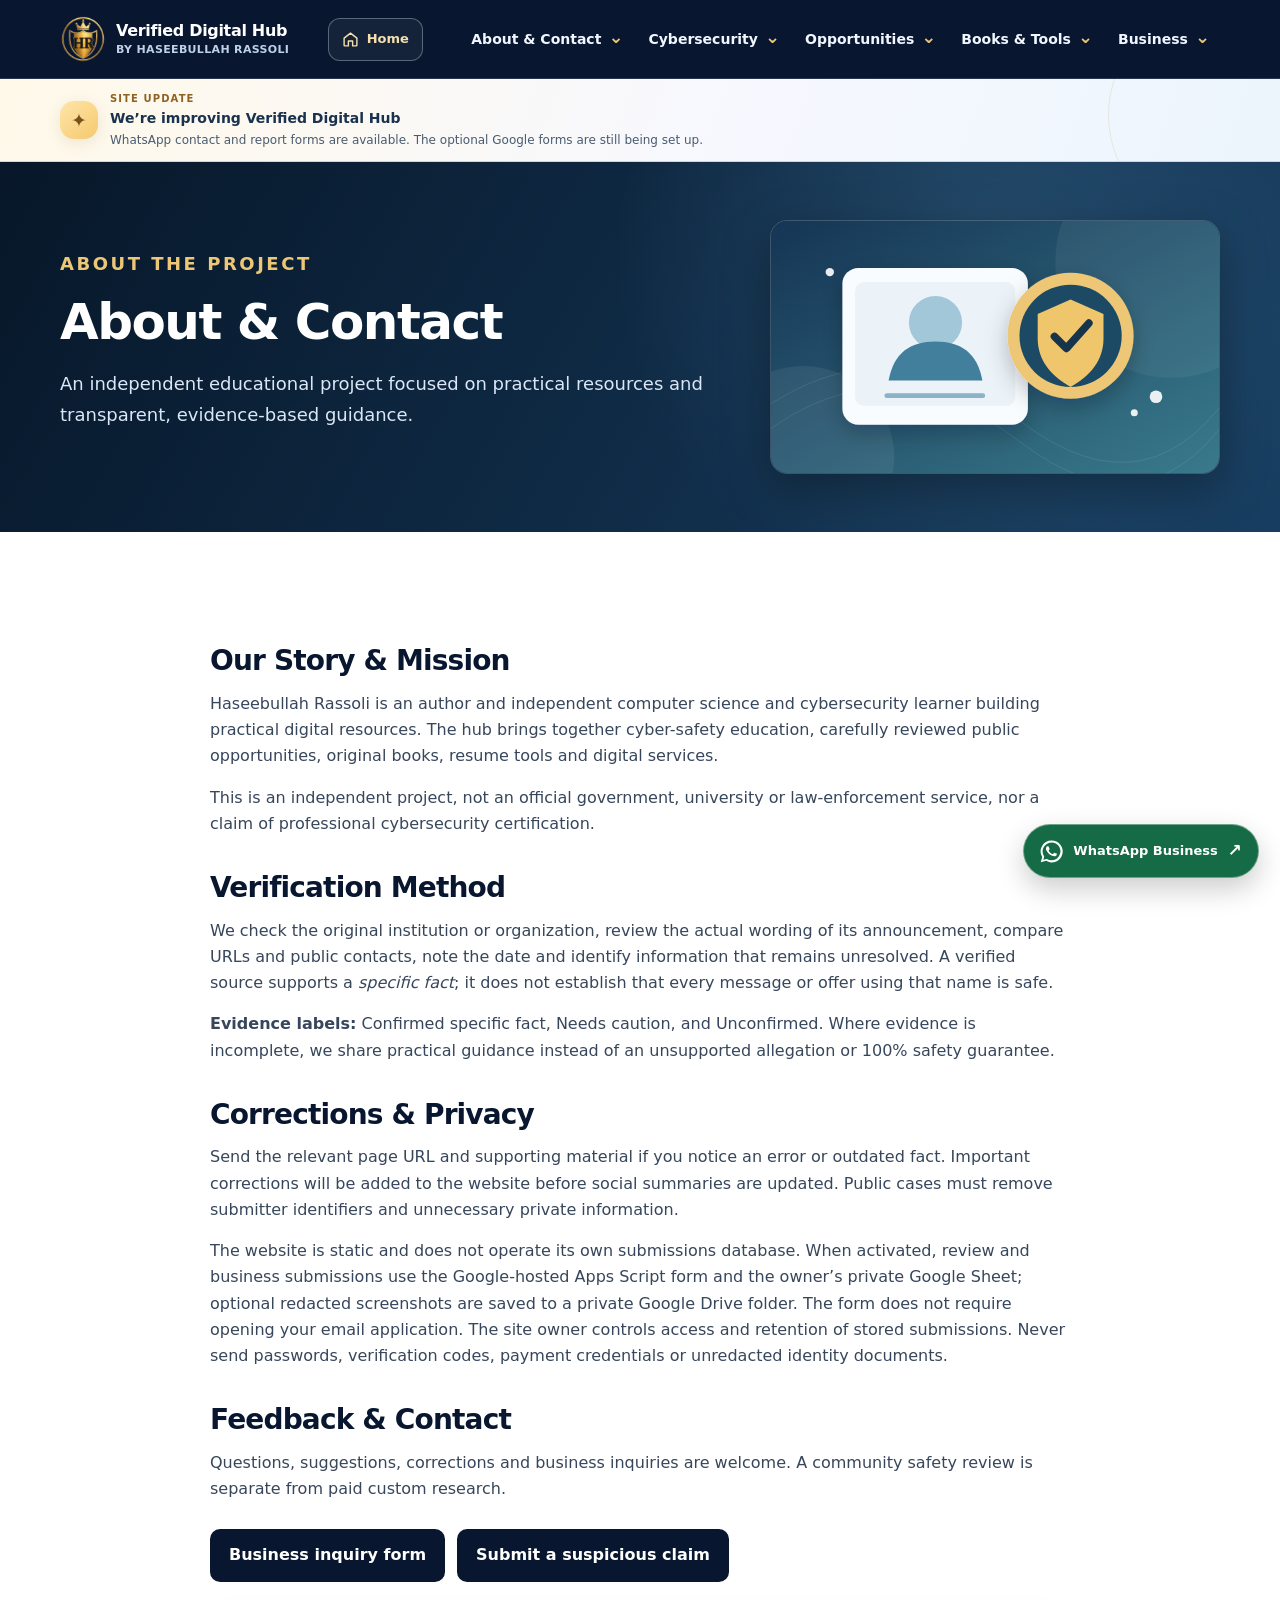
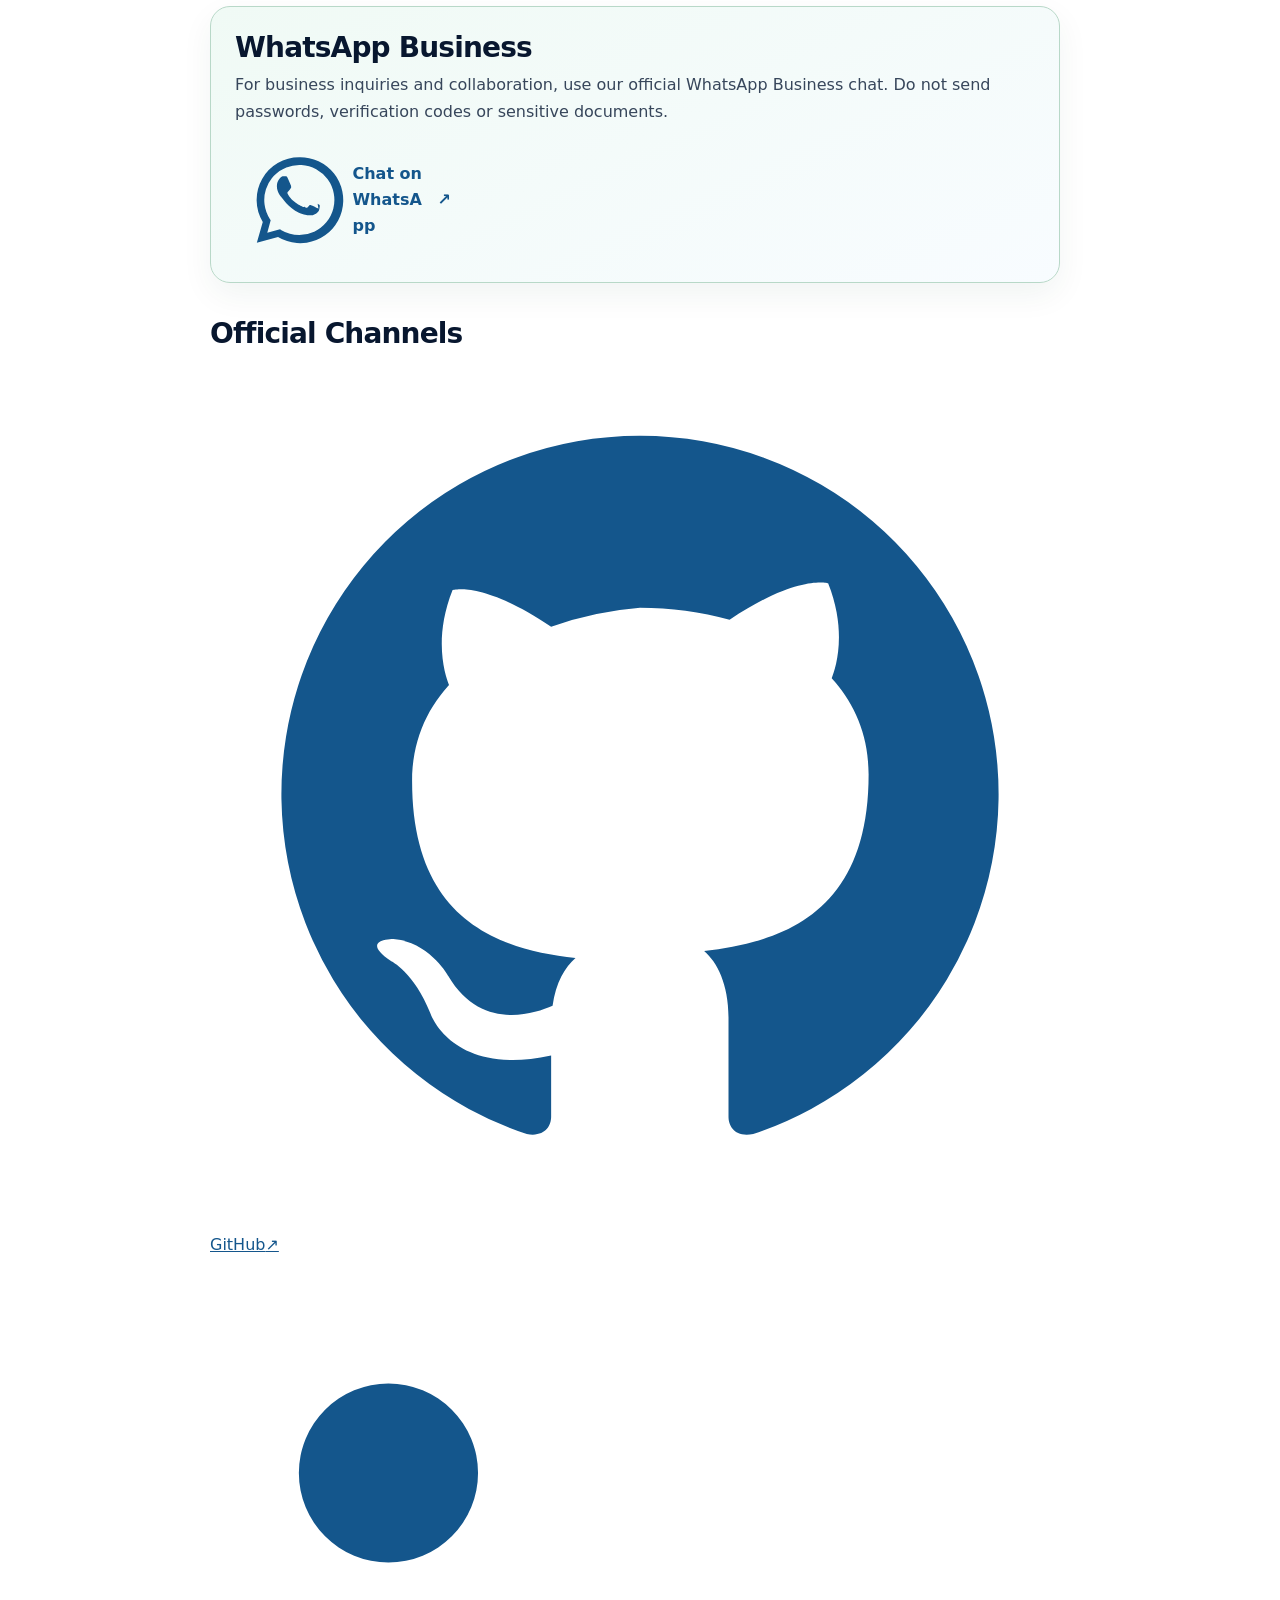
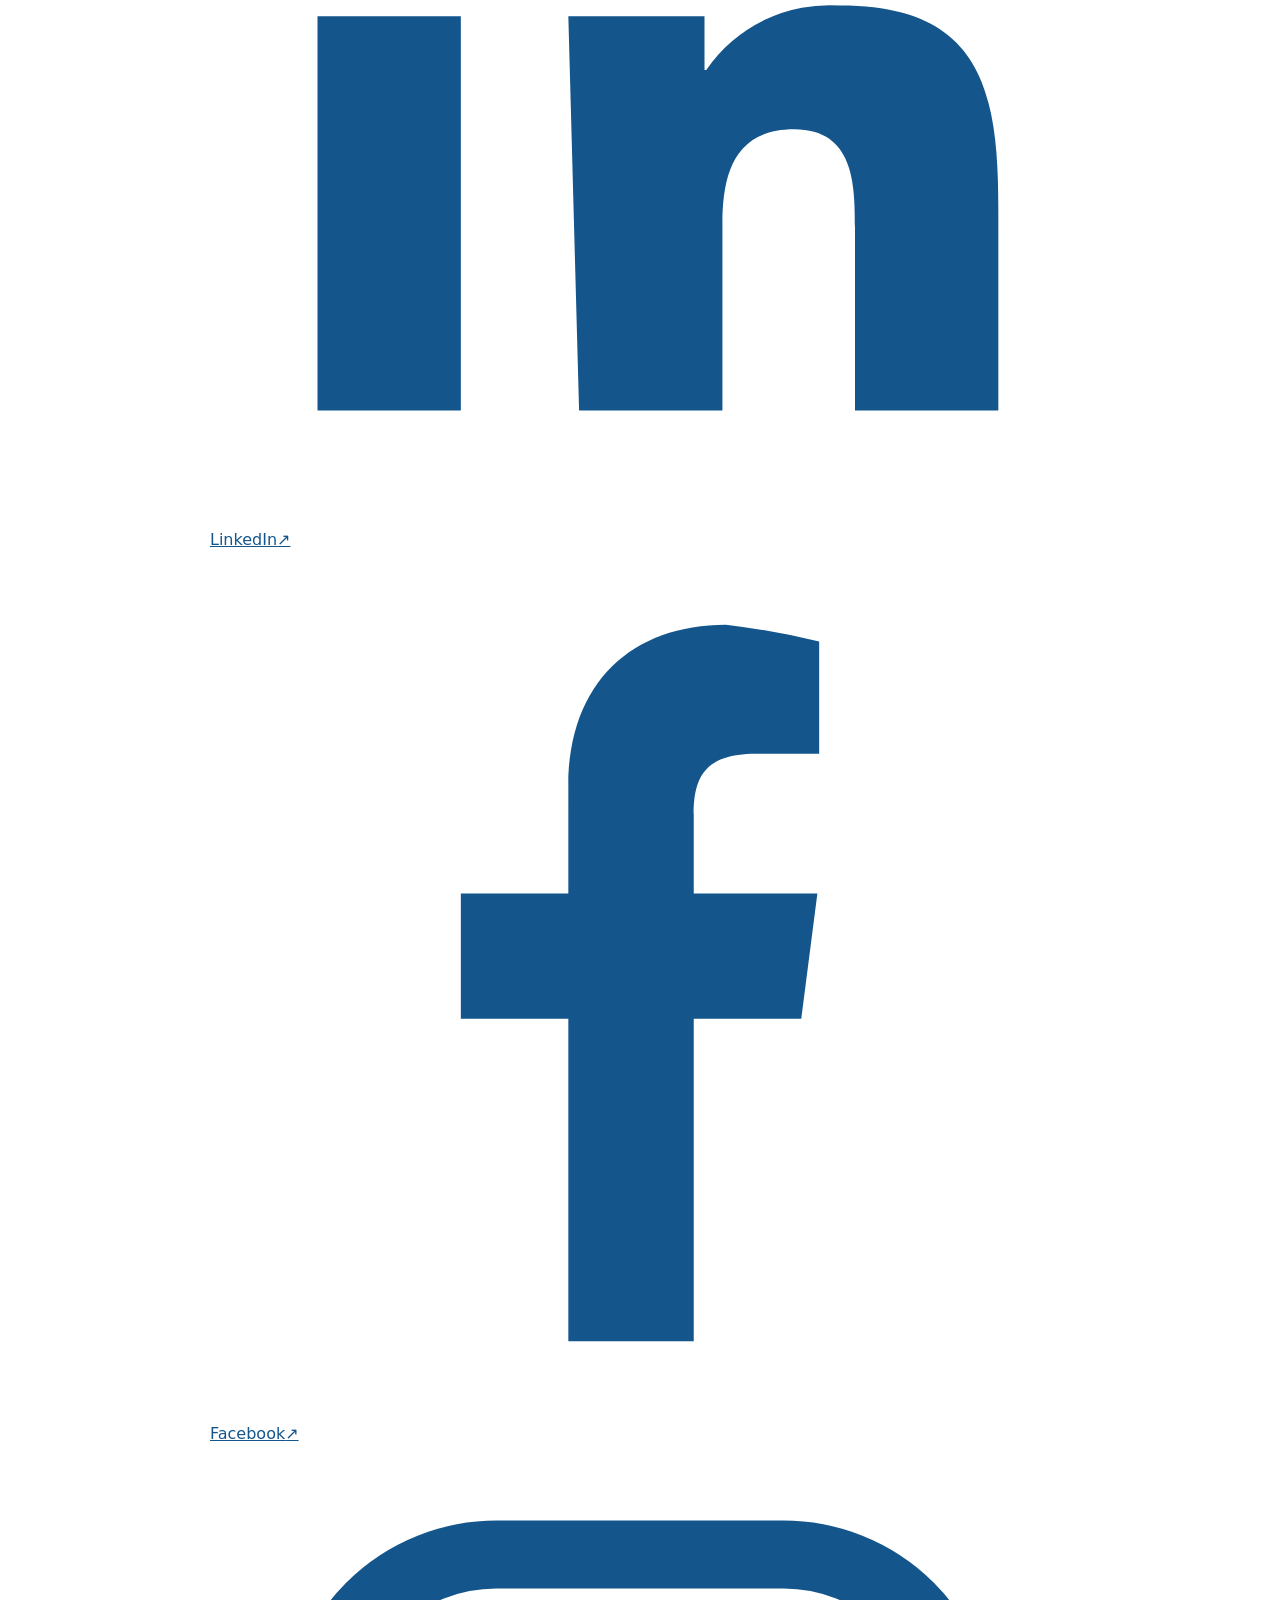
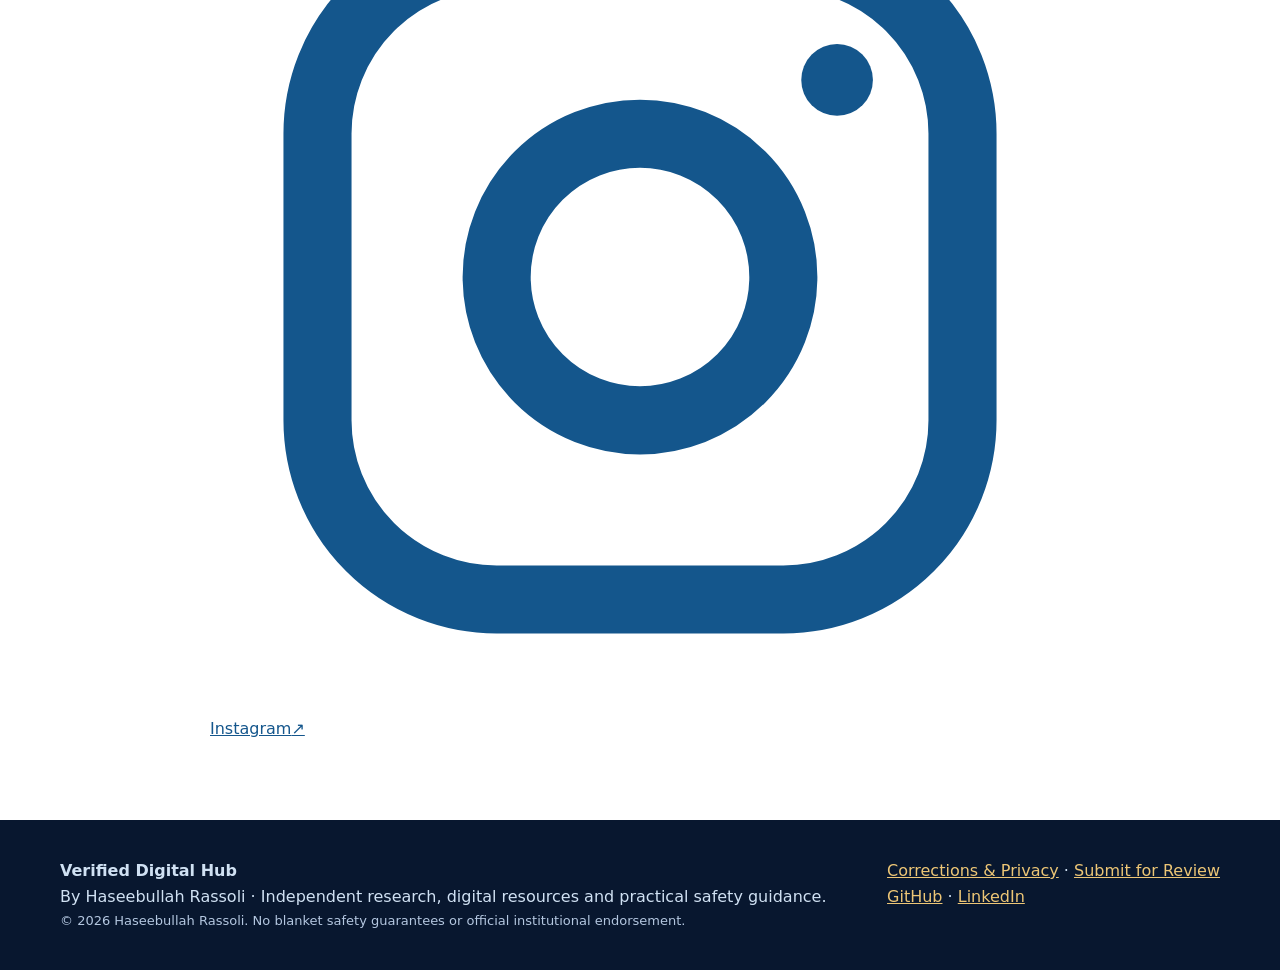
==== commit 77771610: "Polish official social channels and direct WhatsApp contact button" ====
--- a/about.html
+++ b/about.html
@@ -1 +1 @@
-<!doctype html><html lang="en"><head><meta charset="utf-8"><meta name="viewport" content="width=device-width, initial-scale=1"><title>About & Contact | Verified Digital Hub</title><meta name="description" content="About Haseebullah Rassoli's Verified Digital Hub, evidence standards, corrections and contact."><meta name="author" content="Haseebullah Rassoli"><meta name="theme-color" content="#08172f"><meta name="robots" content="index,follow"><link rel="icon" type="image/png" href="assets/hr-logo-favicon.png"><link rel="apple-touch-icon" href="assets/apple-touch-icon.png"><link rel="stylesheet" href="site.css?v=notice-compact-20260924"><script src="whatsapp-contact-config.js" defer></script><script src="site.js?v=nav-redesign-20260924" defer></script></head><body><a class="skip" href="#main">Skip to main content</a><header class="site-header"><nav class="container nav-shell" aria-label="Primary navigation"><a class="brand" href="index.html"><img src="assets/hr-logo-transparent.png" alt="" width="46" height="46"><span>Verified Digital Hub<small>BY HASEEBULLAH RASSOLI</small></span></a><a class="home-shortcut" href="index.html" aria-label="Go to Home"><svg class="nav-action-icon" viewBox="0 0 24 24" aria-hidden="true"><path d="m3 10 9-7 9 7v10a1 1 0 0 1-1 1h-5v-7H9v7H4a1 1 0 0 1-1-1z"/></svg><span class="nav-action-label">Home</span></a><button class="mobile-toggle" type="button" aria-controls="main-menu" aria-expanded="false"><svg class="nav-action-icon" viewBox="0 0 24 24" aria-hidden="true"><path d="M4 7h16M4 12h16M4 17h16"/></svg><span class="nav-action-label">Menu</span></button><div class="nav-links" id="main-menu"><details class="nav-drop"><summary>About & Contact</summary><div class="nav-menu"><a href="about.html#story">Our Story</a><a href="about.html#verification">Verification Method</a><a href="about.html#corrections">Corrections & Privacy</a><a href="about.html#contact">Feedback & Contact</a></div></details><details class="nav-drop"><summary>Cybersecurity</summary><div class="nav-menu"><a href="cybersecurity.html">Cybersecurity Overview</a><a href="cybersecurity.html#phishing">Phishing & Fake Emails</a><a href="cybersecurity.html#fake-jobs">Fake Jobs & Interviews</a><a href="cybersecurity.html#accounts">Account & Password Safety</a><a href="cybersecurity.html#sources">Official Source Checking</a><a href="submit-review.html">Submit for Review</a></div></details><details class="nav-drop"><summary>Opportunities</summary><div class="nav-menu"><a href="opportunities.html">Browse Categories</a><a href="opportunities.html#scholarships">Scholarships & Bachelor's</a><a href="opportunities.html#postgraduate">Master's & Postgraduate</a><a href="opportunities.html#youth">Youth Programs</a><a href="opportunities.html#jobs">Jobs & Training</a><a href="opportunities.html#events">Events</a></div></details><details class="nav-drop"><summary>Books & Tools</summary><div class="nav-menu"><a href="books-tools.html#books">Published Books</a><a href="books-tools.html#resume">Free Resume Builders</a><a href="books-tools.html#guides">Security Guides & Checklists</a></div></details><details class="nav-drop"><summary>Business</summary><div class="nav-menu"><a href="business.html#research">Research & Source Checking</a><a href="business.html#media">Digital Media Services</a><a href="business.html#management">Social Media Management</a><a href="business.html#creation">Content Creation</a><a href="business.html#advertising">Advertising & Sponsored Content</a><a href="business.html#contact">Partnerships & Contact</a></div></details></div></nav></header><aside class="status-banner status-banner--compact" aria-label="Website update"><div class="container status-banner-inner"><span class="status-symbol" aria-hidden="true">✦</span><div class="status-banner-copy"><span class="status-kicker">SITE UPDATE</span><strong>We’re improving Verified Digital Hub</strong><p>WhatsApp contact and report forms are available. The optional Google forms are still being set up.</p></div></div></aside><main id="main"><section class="page-hero visual-page-hero"><div class="container"><div class="page-hero-copy"><p class="eyebrow">ABOUT THE PROJECT</p><h1>About & Contact</h1><p>An independent educational project focused on practical resources and transparent, evidence-based guidance.</p></div><img class="page-banner-art" src="assets/hub-about.svg" width="640" height="360" alt="Illustration of an author profile and an evidence verification shield" decoding="async"></div></section><section class="section"><div class="container prose"><h2 id="story">Our Story & Mission</h2><p>Haseebullah Rassoli is an author and independent computer science and cybersecurity learner building practical digital resources. The hub brings together cyber-safety education, carefully reviewed public opportunities, original books, resume tools and digital services.</p><p>This is an independent project, not an official government, university or law-enforcement service, nor a claim of professional cybersecurity certification.</p><h2 id="verification">Verification Method</h2><p>We check the original institution or organization, review the actual wording of its announcement, compare URLs and public contacts, note the date and identify information that remains unresolved. A verified source supports a <em>specific fact</em>; it does not establish that every message or offer using that name is safe.</p><p><strong>Evidence labels:</strong> Confirmed specific fact, Needs caution, and Unconfirmed. Where evidence is incomplete, we share practical guidance instead of an unsupported allegation or 100% safety guarantee.</p><h2 id="corrections">Corrections & Privacy</h2><p>Send the relevant page URL and supporting material if you notice an error or outdated fact. Important corrections will be added to the website before social summaries are updated. Public cases must remove submitter identifiers and unnecessary private information.</p><p>The website is static and does not operate its own submissions database. When activated, review and business submissions use the Google-hosted Apps Script form and the owner’s private Google Sheet; optional redacted screenshots are saved to a private Google Drive folder. The form does not require opening your email application. The site owner controls access and retention of stored submissions. Never send passwords, verification codes, payment credentials or unredacted identity documents.</p><h2 id="contact">Feedback & Contact</h2><p>Questions, suggestions, corrections and business inquiries are welcome. A community safety review is separate from paid custom research.</p><div class="buttons"><a class="button navy" href="business.html#contact">Business inquiry form</a><a class="button navy" href="submit-review.html">Submit a suspicious claim</a></div><div class="hub-whatsapp-inline"><h2>WhatsApp Business</h2><p>For business inquiries and collaboration, use our official WhatsApp Business chat. Do not send passwords, verification codes or sensitive documents.</p><a class="button navy" data-whatsapp-contact hidden href="#">Chat on WhatsApp Business ↗</a></div><h2>Official Channels</h2><div class="link-row"><a href="https://github.com/Haseebullah-rassoli">GitHub</a><a href="https://www.linkedin.com/in/haseebullah-rassoli-b08135354">LinkedIn</a><a href="https://www.facebook.com/share/19KVTna9Zg/">Facebook</a><a href="https://www.instagram.com/haseebullahrassoli/">Instagram</a></div></div></section></main><footer class="site-footer"><div class="container foot"><div><strong>Verified Digital Hub</strong><p>By Haseebullah Rassoli · Independent research, digital resources and practical safety guidance.</p><p class="small">© 2026 Haseebullah Rassoli. No blanket safety guarantees or official institutional endorsement.</p></div><div><a href="about.html#corrections">Corrections & Privacy</a> · <a href="submit-review.html">Submit for Review</a><br><a href="https://github.com/Haseebullah-rassoli">GitHub</a> · <a href="https://www.linkedin.com/in/haseebullah-rassoli-b08135354">LinkedIn</a></div></div></footer></body></html>+<!doctype html><html lang="en"><head><meta charset="utf-8"><meta name="viewport" content="width=device-width, initial-scale=1"><title>About & Contact | Verified Digital Hub</title><meta name="description" content="About Haseebullah Rassoli's Verified Digital Hub, evidence standards, corrections and contact."><meta name="author" content="Haseebullah Rassoli"><meta name="theme-color" content="#08172f"><meta name="robots" content="index,follow"><link rel="icon" type="image/png" href="assets/hr-logo-favicon.png"><link rel="apple-touch-icon" href="assets/apple-touch-icon.png"><link rel="stylesheet" href="site.css?v=channels-20260924"><script src="whatsapp-contact-config.js" defer></script><script src="site.js?v=nav-redesign-20260924" defer></script></head><body><a class="skip" href="#main">Skip to main content</a><header class="site-header"><nav class="container nav-shell" aria-label="Primary navigation"><a class="brand" href="index.html"><img src="assets/hr-logo-transparent.png" alt="" width="46" height="46"><span>Verified Digital Hub<small>BY HASEEBULLAH RASSOLI</small></span></a><a class="home-shortcut" href="index.html" aria-label="Go to Home"><svg class="nav-action-icon" viewBox="0 0 24 24" aria-hidden="true"><path d="m3 10 9-7 9 7v10a1 1 0 0 1-1 1h-5v-7H9v7H4a1 1 0 0 1-1-1z"/></svg><span class="nav-action-label">Home</span></a><button class="mobile-toggle" type="button" aria-controls="main-menu" aria-expanded="false"><svg class="nav-action-icon" viewBox="0 0 24 24" aria-hidden="true"><path d="M4 7h16M4 12h16M4 17h16"/></svg><span class="nav-action-label">Menu</span></button><div class="nav-links" id="main-menu"><details class="nav-drop"><summary>About & Contact</summary><div class="nav-menu"><a href="about.html#story">Our Story</a><a href="about.html#verification">Verification Method</a><a href="about.html#corrections">Corrections & Privacy</a><a href="about.html#contact">Feedback & Contact</a></div></details><details class="nav-drop"><summary>Cybersecurity</summary><div class="nav-menu"><a href="cybersecurity.html">Cybersecurity Overview</a><a href="cybersecurity.html#phishing">Phishing & Fake Emails</a><a href="cybersecurity.html#fake-jobs">Fake Jobs & Interviews</a><a href="cybersecurity.html#accounts">Account & Password Safety</a><a href="cybersecurity.html#sources">Official Source Checking</a><a href="submit-review.html">Submit for Review</a></div></details><details class="nav-drop"><summary>Opportunities</summary><div class="nav-menu"><a href="opportunities.html">Browse Categories</a><a href="opportunities.html#scholarships">Scholarships & Bachelor's</a><a href="opportunities.html#postgraduate">Master's & Postgraduate</a><a href="opportunities.html#youth">Youth Programs</a><a href="opportunities.html#jobs">Jobs & Training</a><a href="opportunities.html#events">Events</a></div></details><details class="nav-drop"><summary>Books & Tools</summary><div class="nav-menu"><a href="books-tools.html#books">Published Books</a><a href="books-tools.html#resume">Free Resume Builders</a><a href="books-tools.html#guides">Security Guides & Checklists</a></div></details><details class="nav-drop"><summary>Business</summary><div class="nav-menu"><a href="business.html#research">Research & Source Checking</a><a href="business.html#media">Digital Media Services</a><a href="business.html#management">Social Media Management</a><a href="business.html#creation">Content Creation</a><a href="business.html#advertising">Advertising & Sponsored Content</a><a href="business.html#contact">Partnerships & Contact</a></div></details></div></nav></header><aside class="status-banner status-banner--compact" aria-label="Website update"><div class="container status-banner-inner"><span class="status-symbol" aria-hidden="true">✦</span><div class="status-banner-copy"><span class="status-kicker">SITE UPDATE</span><strong>We’re improving Verified Digital Hub</strong><p>WhatsApp contact and report forms are available. The optional Google forms are still being set up.</p></div></div></aside><main id="main"><section class="page-hero visual-page-hero"><div class="container"><div class="page-hero-copy"><p class="eyebrow">ABOUT THE PROJECT</p><h1>About & Contact</h1><p>An independent educational project focused on practical resources and transparent, evidence-based guidance.</p></div><img class="page-banner-art" src="assets/hub-about.svg" width="640" height="360" alt="Illustration of an author profile and an evidence verification shield" decoding="async"></div></section><section class="section"><div class="container prose"><h2 id="story">Our Story & Mission</h2><p>Haseebullah Rassoli is an author and independent computer science and cybersecurity learner building practical digital resources. The hub brings together cyber-safety education, carefully reviewed public opportunities, original books, resume tools and digital services.</p><p>This is an independent project, not an official government, university or law-enforcement service, nor a claim of professional cybersecurity certification.</p><h2 id="verification">Verification Method</h2><p>We check the original institution or organization, review the actual wording of its announcement, compare URLs and public contacts, note the date and identify information that remains unresolved. A verified source supports a <em>specific fact</em>; it does not establish that every message or offer using that name is safe.</p><p><strong>Evidence labels:</strong> Confirmed specific fact, Needs caution, and Unconfirmed. Where evidence is incomplete, we share practical guidance instead of an unsupported allegation or 100% safety guarantee.</p><h2 id="corrections">Corrections & Privacy</h2><p>Send the relevant page URL and supporting material if you notice an error or outdated fact. Important corrections will be added to the website before social summaries are updated. Public cases must remove submitter identifiers and unnecessary private information.</p><p>The website is static and does not operate its own submissions database. When activated, review and business submissions use the Google-hosted Apps Script form and the owner’s private Google Sheet; optional redacted screenshots are saved to a private Google Drive folder. The form does not require opening your email application. The site owner controls access and retention of stored submissions. Never send passwords, verification codes, payment credentials or unredacted identity documents.</p><h2 id="contact">Feedback & Contact</h2><p>Questions, suggestions, corrections and business inquiries are welcome. A community safety review is separate from paid custom research.</p><div class="buttons"><a class="button navy" href="business.html#contact">Business inquiry form</a><a class="button navy" href="submit-review.html">Submit a suspicious claim</a></div><div class="hub-whatsapp-inline"><h2>WhatsApp Business</h2><p>For business inquiries and collaboration, use our official WhatsApp Business chat. Do not send passwords, verification codes or sensitive documents.</p><a class="button hub-wa-direct" data-whatsapp-contact hidden href="#"><svg viewBox="0 0 32 32" aria-hidden="true" fill="currentColor"><path d="M16 .8A15.1 15.1 0 0 0 3.1 23.7L1 31l7.5-2A15.2 15.2 0 1 0 16 .8Zm0 27.5a12.3 12.3 0 0 1-6.3-1.7l-.5-.3-4.5 1.2 1.2-4.4-.3-.5a12.4 12.4 0 1 1 10.4 5.7Zm6.8-9.3c-.4-.2-2.2-1.1-2.6-1.2-.3-.1-.6-.2-.8.2-.3.4-1 1.2-1.4.2-.2.2-.4.3-.8.1-.4-.2-1.6-.6-3.1-1.9-1.2-1-2-2.3-2.2-2.7-.2-.4 0-.6.2-.8l.6-.7.4-.6c.1-.2 0-.5 0-.7l-1.2-2.8c-.3-.7-.6-.6-.8-.6h-.7c-.3 0-.7.1-1 .5-.4.4-1.3 1.3-1.3 3.1s1.3 3.5 1.5 3.7c.2.2 2.6 4 6.3 5.6.9.4 1.6.6 2.2.7.9.3 1.7.2 2.4.2.7-.1 2.2-.9 2.5-1.8.3-.9.3-1.7.2-1.8-.1-.2-.3-.3-.7-.5Z"/></svg><span>Chat on WhatsApp</span><span aria-hidden="true">↗</span></a></div><h2>Official Channels</h2><div class="official-channels"><a class="official-channel" href="https://github.com/Haseebullah-rassoli" target="_blank" rel="noopener noreferrer" aria-label="GitHub — opens in a new tab"><span class="official-channel-icon"><svg viewBox="0 0 24 24" aria-hidden="true" fill="currentColor"><path d="M12 2a10 10 0 0 0-3.16 19.49c.5.09.68-.22.68-.48v-1.71c-2.78.6-3.37-1.18-3.37-1.18-.45-1.15-1.1-1.46-1.1-1.46-.91-.62.07-.61.07-.61 1 .07 1.53 1.03 1.53 1.03.89 1.52 2.34 1.08 2.91.83.09-.64.35-1.08.64-1.33-2.22-.25-4.56-1.11-4.56-4.94 0-1.09.39-1.98 1.03-2.68-.1-.25-.45-1.27.1-2.65 0 0 .84-.27 2.75 1.02A9.6 9.6 0 0 1 12 6.8c.85 0 1.7.11 2.5.34 1.91-1.29 2.75-1.02 2.75-1.02.55 1.38.2 2.4.1 2.65.64.7 1.03 1.59 1.03 2.68 0 3.84-2.35 4.68-4.59 4.93.36.31.68.92.68 1.86v2.77c0 .27.18.58.69.48A10 10 0 0 0 12 2Z"/></svg></span><span>GitHub</span><span class="official-channel-arrow" aria-hidden="true">↗</span></a><a class="official-channel" href="https://www.linkedin.com/in/haseebullah-rassoli-b08135354" target="_blank" rel="noopener noreferrer" aria-label="LinkedIn — opens in a new tab"><span class="official-channel-icon"><svg viewBox="0 0 24 24" aria-hidden="true" fill="currentColor"><path d="M4.98 3.5a2.5 2.5 0 1 0 0 5 2.5 2.5 0 0 0 0-5ZM3 10h4v11H3zm7 0h3.8v1.5h.05a4.16 4.16 0 0 1 3.75-1.8c4 0 4.4 2.5 4.4 5.7V21h-4v-5.1c0-1.2-.02-2.75-1.7-2.75-1.7 0-2 1.3-2 2.66V21h-4z"/></svg></span><span>LinkedIn</span><span class="official-channel-arrow" aria-hidden="true">↗</span></a><a class="official-channel" href="https://www.facebook.com/share/19KVTna9Zg/" target="_blank" rel="noopener noreferrer" aria-label="Facebook — opens in a new tab"><span class="official-channel-icon"><svg viewBox="0 0 24 24" aria-hidden="true" fill="currentColor"><path d="M13.5 22v-9h3l.45-3.5H13.5V7.3c0-1.01.28-1.7 1.73-1.7H17V2.47A23 23 0 0 0 14.4 2C11.8 2 10 3.59 10 6.5v3H7V13h3v9z"/></svg></span><span>Facebook</span><span class="official-channel-arrow" aria-hidden="true">↗</span></a><a class="official-channel" href="https://www.instagram.com/haseebullahrassoli/" target="_blank" rel="noopener noreferrer" aria-label="Instagram — opens in a new tab"><span class="official-channel-icon"><svg viewBox="0 0 24 24" aria-hidden="true" fill="none" stroke="currentColor" stroke-width="1.9"><rect x="3" y="3" width="18" height="18" rx="5"/><circle cx="12" cy="12" r="4"/><circle cx="17.5" cy="6.5" r="1" fill="currentColor" stroke="none"/></svg></span><span>Instagram</span><span class="official-channel-arrow" aria-hidden="true">↗</span></a></div></div></section></main><footer class="site-footer"><div class="container foot"><div><strong>Verified Digital Hub</strong><p>By Haseebullah Rassoli · Independent research, digital resources and practical safety guidance.</p><p class="small">© 2026 Haseebullah Rassoli. No blanket safety guarantees or official institutional endorsement.</p></div><div><a href="about.html#corrections">Corrections & Privacy</a> · <a href="submit-review.html">Submit for Review</a><br><a href="https://github.com/Haseebullah-rassoli">GitHub</a> · <a href="https://www.linkedin.com/in/haseebullah-rassoli-b08135354">LinkedIn</a></div></div></footer></body></html>
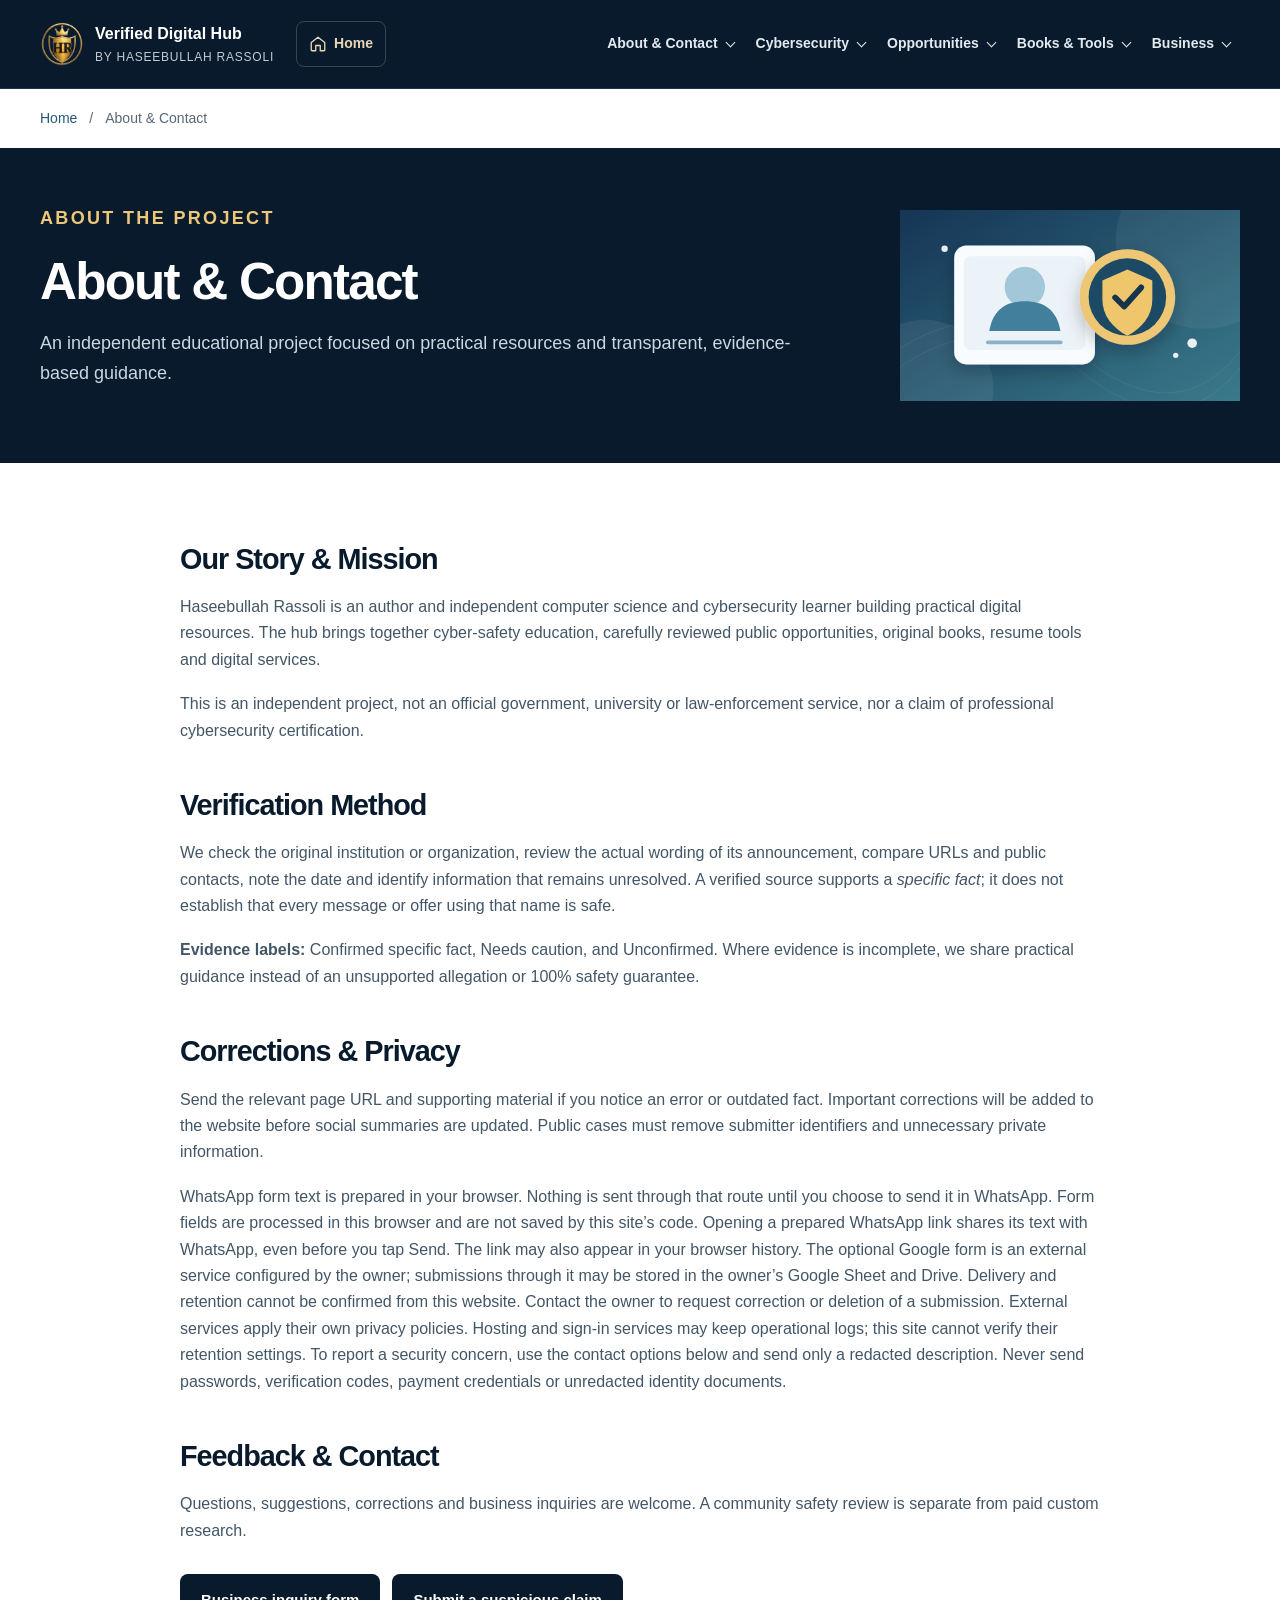
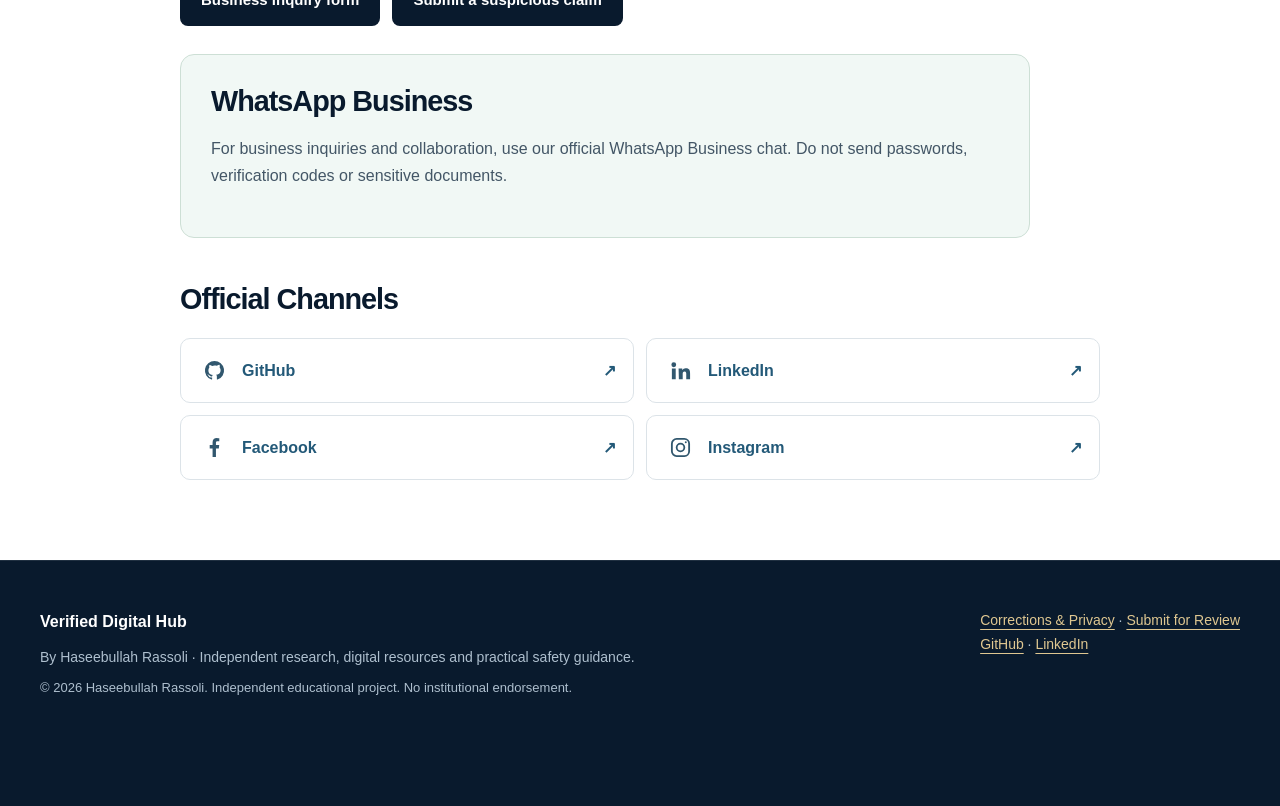
==== commit 030e4c84: "Publish responsive Verified Digital Hub redesign with safer forms and project-scoped CSP" ====
--- a/about.html
+++ b/about.html
@@ -1 +1 @@
-<!doctype html><html lang="en"><head><meta charset="utf-8"><meta name="viewport" content="width=device-width, initial-scale=1"><title>About & Contact | Verified Digital Hub</title><meta name="description" content="About Haseebullah Rassoli's Verified Digital Hub, evidence standards, corrections and contact."><meta name="author" content="Haseebullah Rassoli"><meta name="theme-color" content="#08172f"><meta name="robots" content="index,follow"><link rel="icon" type="image/png" href="assets/hr-logo-favicon.png"><link rel="apple-touch-icon" href="assets/apple-touch-icon.png"><link rel="stylesheet" href="site.css?v=channels-20260924"><script src="whatsapp-contact-config.js" defer></script><script src="site.js?v=nav-redesign-20260924" defer></script></head><body><a class="skip" href="#main">Skip to main content</a><header class="site-header"><nav class="container nav-shell" aria-label="Primary navigation"><a class="brand" href="index.html"><img src="assets/hr-logo-transparent.png" alt="" width="46" height="46"><span>Verified Digital Hub<small>BY HASEEBULLAH RASSOLI</small></span></a><a class="home-shortcut" href="index.html" aria-label="Go to Home"><svg class="nav-action-icon" viewBox="0 0 24 24" aria-hidden="true"><path d="m3 10 9-7 9 7v10a1 1 0 0 1-1 1h-5v-7H9v7H4a1 1 0 0 1-1-1z"/></svg><span class="nav-action-label">Home</span></a><button class="mobile-toggle" type="button" aria-controls="main-menu" aria-expanded="false"><svg class="nav-action-icon" viewBox="0 0 24 24" aria-hidden="true"><path d="M4 7h16M4 12h16M4 17h16"/></svg><span class="nav-action-label">Menu</span></button><div class="nav-links" id="main-menu"><details class="nav-drop"><summary>About & Contact</summary><div class="nav-menu"><a href="about.html#story">Our Story</a><a href="about.html#verification">Verification Method</a><a href="about.html#corrections">Corrections & Privacy</a><a href="about.html#contact">Feedback & Contact</a></div></details><details class="nav-drop"><summary>Cybersecurity</summary><div class="nav-menu"><a href="cybersecurity.html">Cybersecurity Overview</a><a href="cybersecurity.html#phishing">Phishing & Fake Emails</a><a href="cybersecurity.html#fake-jobs">Fake Jobs & Interviews</a><a href="cybersecurity.html#accounts">Account & Password Safety</a><a href="cybersecurity.html#sources">Official Source Checking</a><a href="submit-review.html">Submit for Review</a></div></details><details class="nav-drop"><summary>Opportunities</summary><div class="nav-menu"><a href="opportunities.html">Browse Categories</a><a href="opportunities.html#scholarships">Scholarships & Bachelor's</a><a href="opportunities.html#postgraduate">Master's & Postgraduate</a><a href="opportunities.html#youth">Youth Programs</a><a href="opportunities.html#jobs">Jobs & Training</a><a href="opportunities.html#events">Events</a></div></details><details class="nav-drop"><summary>Books & Tools</summary><div class="nav-menu"><a href="books-tools.html#books">Published Books</a><a href="books-tools.html#resume">Free Resume Builders</a><a href="books-tools.html#guides">Security Guides & Checklists</a></div></details><details class="nav-drop"><summary>Business</summary><div class="nav-menu"><a href="business.html#research">Research & Source Checking</a><a href="business.html#media">Digital Media Services</a><a href="business.html#management">Social Media Management</a><a href="business.html#creation">Content Creation</a><a href="business.html#advertising">Advertising & Sponsored Content</a><a href="business.html#contact">Partnerships & Contact</a></div></details></div></nav></header><aside class="status-banner status-banner--compact" aria-label="Website update"><div class="container status-banner-inner"><span class="status-symbol" aria-hidden="true">✦</span><div class="status-banner-copy"><span class="status-kicker">SITE UPDATE</span><strong>We’re improving Verified Digital Hub</strong><p>WhatsApp contact and report forms are available. The optional Google forms are still being set up.</p></div></div></aside><main id="main"><section class="page-hero visual-page-hero"><div class="container"><div class="page-hero-copy"><p class="eyebrow">ABOUT THE PROJECT</p><h1>About & Contact</h1><p>An independent educational project focused on practical resources and transparent, evidence-based guidance.</p></div><img class="page-banner-art" src="assets/hub-about.svg" width="640" height="360" alt="Illustration of an author profile and an evidence verification shield" decoding="async"></div></section><section class="section"><div class="container prose"><h2 id="story">Our Story & Mission</h2><p>Haseebullah Rassoli is an author and independent computer science and cybersecurity learner building practical digital resources. The hub brings together cyber-safety education, carefully reviewed public opportunities, original books, resume tools and digital services.</p><p>This is an independent project, not an official government, university or law-enforcement service, nor a claim of professional cybersecurity certification.</p><h2 id="verification">Verification Method</h2><p>We check the original institution or organization, review the actual wording of its announcement, compare URLs and public contacts, note the date and identify information that remains unresolved. A verified source supports a <em>specific fact</em>; it does not establish that every message or offer using that name is safe.</p><p><strong>Evidence labels:</strong> Confirmed specific fact, Needs caution, and Unconfirmed. Where evidence is incomplete, we share practical guidance instead of an unsupported allegation or 100% safety guarantee.</p><h2 id="corrections">Corrections & Privacy</h2><p>Send the relevant page URL and supporting material if you notice an error or outdated fact. Important corrections will be added to the website before social summaries are updated. Public cases must remove submitter identifiers and unnecessary private information.</p><p>The website is static and does not operate its own submissions database. When activated, review and business submissions use the Google-hosted Apps Script form and the owner’s private Google Sheet; optional redacted screenshots are saved to a private Google Drive folder. The form does not require opening your email application. The site owner controls access and retention of stored submissions. Never send passwords, verification codes, payment credentials or unredacted identity documents.</p><h2 id="contact">Feedback & Contact</h2><p>Questions, suggestions, corrections and business inquiries are welcome. A community safety review is separate from paid custom research.</p><div class="buttons"><a class="button navy" href="business.html#contact">Business inquiry form</a><a class="button navy" href="submit-review.html">Submit a suspicious claim</a></div><div class="hub-whatsapp-inline"><h2>WhatsApp Business</h2><p>For business inquiries and collaboration, use our official WhatsApp Business chat. Do not send passwords, verification codes or sensitive documents.</p><a class="button hub-wa-direct" data-whatsapp-contact hidden href="#"><svg viewBox="0 0 32 32" aria-hidden="true" fill="currentColor"><path d="M16 .8A15.1 15.1 0 0 0 3.1 23.7L1 31l7.5-2A15.2 15.2 0 1 0 16 .8Zm0 27.5a12.3 12.3 0 0 1-6.3-1.7l-.5-.3-4.5 1.2 1.2-4.4-.3-.5a12.4 12.4 0 1 1 10.4 5.7Zm6.8-9.3c-.4-.2-2.2-1.1-2.6-1.2-.3-.1-.6-.2-.8.2-.3.4-1 1.2-1.4.2-.2.2-.4.3-.8.1-.4-.2-1.6-.6-3.1-1.9-1.2-1-2-2.3-2.2-2.7-.2-.4 0-.6.2-.8l.6-.7.4-.6c.1-.2 0-.5 0-.7l-1.2-2.8c-.3-.7-.6-.6-.8-.6h-.7c-.3 0-.7.1-1 .5-.4.4-1.3 1.3-1.3 3.1s1.3 3.5 1.5 3.7c.2.2 2.6 4 6.3 5.6.9.4 1.6.6 2.2.7.9.3 1.7.2 2.4.2.7-.1 2.2-.9 2.5-1.8.3-.9.3-1.7.2-1.8-.1-.2-.3-.3-.7-.5Z"/></svg><span>Chat on WhatsApp</span><span aria-hidden="true">↗</span></a></div><h2>Official Channels</h2><div class="official-channels"><a class="official-channel" href="https://github.com/Haseebullah-rassoli" target="_blank" rel="noopener noreferrer" aria-label="GitHub — opens in a new tab"><span class="official-channel-icon"><svg viewBox="0 0 24 24" aria-hidden="true" fill="currentColor"><path d="M12 2a10 10 0 0 0-3.16 19.49c.5.09.68-.22.68-.48v-1.71c-2.78.6-3.37-1.18-3.37-1.18-.45-1.15-1.1-1.46-1.1-1.46-.91-.62.07-.61.07-.61 1 .07 1.53 1.03 1.53 1.03.89 1.52 2.34 1.08 2.91.83.09-.64.35-1.08.64-1.33-2.22-.25-4.56-1.11-4.56-4.94 0-1.09.39-1.98 1.03-2.68-.1-.25-.45-1.27.1-2.65 0 0 .84-.27 2.75 1.02A9.6 9.6 0 0 1 12 6.8c.85 0 1.7.11 2.5.34 1.91-1.29 2.75-1.02 2.75-1.02.55 1.38.2 2.4.1 2.65.64.7 1.03 1.59 1.03 2.68 0 3.84-2.35 4.68-4.59 4.93.36.31.68.92.68 1.86v2.77c0 .27.18.58.69.48A10 10 0 0 0 12 2Z"/></svg></span><span>GitHub</span><span class="official-channel-arrow" aria-hidden="true">↗</span></a><a class="official-channel" href="https://www.linkedin.com/in/haseebullah-rassoli-b08135354" target="_blank" rel="noopener noreferrer" aria-label="LinkedIn — opens in a new tab"><span class="official-channel-icon"><svg viewBox="0 0 24 24" aria-hidden="true" fill="currentColor"><path d="M4.98 3.5a2.5 2.5 0 1 0 0 5 2.5 2.5 0 0 0 0-5ZM3 10h4v11H3zm7 0h3.8v1.5h.05a4.16 4.16 0 0 1 3.75-1.8c4 0 4.4 2.5 4.4 5.7V21h-4v-5.1c0-1.2-.02-2.75-1.7-2.75-1.7 0-2 1.3-2 2.66V21h-4z"/></svg></span><span>LinkedIn</span><span class="official-channel-arrow" aria-hidden="true">↗</span></a><a class="official-channel" href="https://www.facebook.com/share/19KVTna9Zg/" target="_blank" rel="noopener noreferrer" aria-label="Facebook — opens in a new tab"><span class="official-channel-icon"><svg viewBox="0 0 24 24" aria-hidden="true" fill="currentColor"><path d="M13.5 22v-9h3l.45-3.5H13.5V7.3c0-1.01.28-1.7 1.73-1.7H17V2.47A23 23 0 0 0 14.4 2C11.8 2 10 3.59 10 6.5v3H7V13h3v9z"/></svg></span><span>Facebook</span><span class="official-channel-arrow" aria-hidden="true">↗</span></a><a class="official-channel" href="https://www.instagram.com/haseebullahrassoli/" target="_blank" rel="noopener noreferrer" aria-label="Instagram — opens in a new tab"><span class="official-channel-icon"><svg viewBox="0 0 24 24" aria-hidden="true" fill="none" stroke="currentColor" stroke-width="1.9"><rect x="3" y="3" width="18" height="18" rx="5"/><circle cx="12" cy="12" r="4"/><circle cx="17.5" cy="6.5" r="1" fill="currentColor" stroke="none"/></svg></span><span>Instagram</span><span class="official-channel-arrow" aria-hidden="true">↗</span></a></div></div></section></main><footer class="site-footer"><div class="container foot"><div><strong>Verified Digital Hub</strong><p>By Haseebullah Rassoli · Independent research, digital resources and practical safety guidance.</p><p class="small">© 2026 Haseebullah Rassoli. No blanket safety guarantees or official institutional endorsement.</p></div><div><a href="about.html#corrections">Corrections & Privacy</a> · <a href="submit-review.html">Submit for Review</a><br><a href="https://github.com/Haseebullah-rassoli">GitHub</a> · <a href="https://www.linkedin.com/in/haseebullah-rassoli-b08135354">LinkedIn</a></div></div></footer></body></html>+<!doctype html><html lang="en"><head><meta charset="utf-8"><meta http-equiv="Content-Security-Policy" content="default-src 'none'; script-src https://haseebullah-rassoli.github.io/Haseebullah-rassoli/; script-src-attr 'none'; style-src 'self'; style-src-attr 'none'; img-src 'self'; font-src 'self'; connect-src 'none'; frame-src 'none'; object-src 'none'; base-uri 'none'; form-action 'none'; worker-src 'none'; manifest-src 'none'; upgrade-insecure-requests"><meta name="referrer" content="no-referrer"><meta name="viewport" content="width=device-width, initial-scale=1"><title>About & Contact | Verified Digital Hub</title><meta name="description" content="About Haseebullah Rassoli's Verified Digital Hub, evidence standards, corrections and contact."><meta name="author" content="Haseebullah Rassoli"><meta name="theme-color" content="#08172f"><meta name="robots" content="index,follow"><link rel="icon" type="image/png" href="assets/hr-logo-favicon.png"><link rel="apple-touch-icon" href="assets/apple-touch-icon.png"><link rel="stylesheet" href="site.css?v=security-1"><script src="whatsapp-contact-config.js" defer></script><script src="security.js" defer></script><script src="site.js?v=security-1" defer></script><link rel="canonical" href="https://haseebullah-rassoli.github.io/Haseebullah-rassoli/about.html"></head><body><a class="skip" href="#main">Skip to main content</a><header class="site-header"><nav class="container nav-shell" aria-label="Primary navigation"><a class="brand" href="index.html"><img src="assets/hr-logo-transparent.png" alt="" width="46" height="46"><span>Verified Digital Hub<small>BY HASEEBULLAH RASSOLI</small></span></a><a class="home-shortcut" href="index.html" aria-label="Go to Home"><svg class="nav-action-icon" viewBox="0 0 24 24" aria-hidden="true"><path d="m3 10 9-7 9 7v10a1 1 0 0 1-1 1h-5v-7H9v7H4a1 1 0 0 1-1-1z"/></svg><span class="nav-action-label">Home</span></a><button class="mobile-toggle" type="button" aria-controls="main-menu" aria-expanded="false"><svg class="nav-action-icon" viewBox="0 0 24 24" aria-hidden="true"><path d="M4 7h16M4 12h16M4 17h16"/></svg><span class="nav-action-label">Menu</span></button><div class="nav-links" id="main-menu"><details class="nav-drop"><summary>About & Contact</summary><div class="nav-menu"><a href="about.html#story">Our Story</a><a href="about.html#verification">Verification Method</a><a href="about.html#corrections">Corrections & Privacy</a><a href="about.html#contact">Feedback & Contact</a></div></details><details class="nav-drop"><summary>Cybersecurity</summary><div class="nav-menu"><a href="cybersecurity.html">Cybersecurity Overview</a><a href="cybersecurity.html#phishing">Phishing & Fake Emails</a><a href="cybersecurity.html#fake-jobs">Fake Jobs & Interviews</a><a href="cybersecurity.html#accounts">Account & Password Safety</a><a href="cybersecurity.html#sources">Official Source Checking</a><a href="submit-review.html">Submit for Review</a></div></details><details class="nav-drop"><summary>Opportunities</summary><div class="nav-menu"><a href="opportunities.html">Browse Categories</a><a href="opportunities.html#scholarships">Scholarships & Bachelor's</a><a href="opportunities.html#postgraduate">Master's & Postgraduate</a><a href="opportunities.html#youth">Youth Programs</a><a href="opportunities.html#jobs">Jobs & Training</a><a href="opportunities.html#events">Events</a></div></details><details class="nav-drop"><summary>Books & Tools</summary><div class="nav-menu"><a href="books-tools.html#books">Published Books</a><a href="books-tools.html#resume">Free Resume Builders</a><a href="books-tools.html#guides">Security Guides & Checklists</a></div></details><details class="nav-drop"><summary>Business</summary><div class="nav-menu"><a href="business.html#research">Research & Source Checking</a><a href="business.html#media">Digital Media Services</a><a href="business.html#management">Social Media Management</a><a href="business.html#creation">Content Creation</a><a href="business.html#advertising">Advertising & Sponsored Content</a><a href="business.html#contact">Partnerships & Contact</a></div></details></div></nav></header><main id="main"><div class="breadcrumb container"><a href="index.html">Home</a><span aria-hidden="true">/</span><span>About & Contact</span></div><section class="page-hero visual-page-hero"><div class="container"><div class="page-hero-copy"><p class="eyebrow">ABOUT THE PROJECT</p><h1>About & Contact</h1><p>An independent educational project focused on practical resources and transparent, evidence-based guidance.</p></div><img class="page-banner-art" src="assets/hub-about.svg" width="640" height="360" alt="Illustration of an author profile and an evidence verification shield" decoding="async"></div></section><section class="section"><div class="container prose"><h2 id="story">Our Story & Mission</h2><p>Haseebullah Rassoli is an author and independent computer science and cybersecurity learner building practical digital resources. The hub brings together cyber-safety education, carefully reviewed public opportunities, original books, resume tools and digital services.</p><p>This is an independent project, not an official government, university or law-enforcement service, nor a claim of professional cybersecurity certification.</p><h2 id="verification">Verification Method</h2><p>We check the original institution or organization, review the actual wording of its announcement, compare URLs and public contacts, note the date and identify information that remains unresolved. A verified source supports a <em>specific fact</em>; it does not establish that every message or offer using that name is safe.</p><p><strong>Evidence labels:</strong> Confirmed specific fact, Needs caution, and Unconfirmed. Where evidence is incomplete, we share practical guidance instead of an unsupported allegation or 100% safety guarantee.</p><h2 id="corrections">Corrections & Privacy</h2><p>Send the relevant page URL and supporting material if you notice an error or outdated fact. Important corrections will be added to the website before social summaries are updated. Public cases must remove submitter identifiers and unnecessary private information.</p><p>WhatsApp form text is prepared in your browser. Nothing is sent through that route until you choose to send it in WhatsApp. Form fields are processed in this browser and are not saved by this site’s code. Opening a prepared WhatsApp link shares its text with WhatsApp, even before you tap Send. The link may also appear in your browser history. The optional Google form is an external service configured by the owner; submissions through it may be stored in the owner’s Google Sheet and Drive. Delivery and retention cannot be confirmed from this website. Contact the owner to request correction or deletion of a submission. External services apply their own privacy policies. Hosting and sign-in services may keep operational logs; this site cannot verify their retention settings. To report a security concern, use the contact options below and send only a redacted description. Never send passwords, verification codes, payment credentials or unredacted identity documents.</p><h2 id="contact">Feedback & Contact</h2><p>Questions, suggestions, corrections and business inquiries are welcome. A community safety review is separate from paid custom research.</p><div class="buttons"><a class="button navy" href="business.html#contact">Business inquiry form</a><a class="button navy" href="submit-review.html">Submit a suspicious claim</a></div><div class="hub-whatsapp-inline"><h2>WhatsApp Business</h2><p>For business inquiries and collaboration, use our official WhatsApp Business chat. Do not send passwords, verification codes or sensitive documents.</p><a class="button hub-wa-direct" data-whatsapp-contact hidden href="#"><svg viewBox="0 0 32 32" aria-hidden="true" fill="currentColor"><path d="M16 .8A15.1 15.1 0 0 0 3.1 23.7L1 31l7.5-2A15.2 15.2 0 1 0 16 .8Zm0 27.5a12.3 12.3 0 0 1-6.3-1.7l-.5-.3-4.5 1.2 1.2-4.4-.3-.5a12.4 12.4 0 1 1 10.4 5.7Zm6.8-9.3c-.4-.2-2.2-1.1-2.6-1.2-.3-.1-.6-.2-.8.2-.3.4-1 1.2-1.4.2-.2.2-.4.3-.8.1-.4-.2-1.6-.6-3.1-1.9-1.2-1-2-2.3-2.2-2.7-.2-.4 0-.6.2-.8l.6-.7.4-.6c.1-.2 0-.5 0-.7l-1.2-2.8c-.3-.7-.6-.6-.8-.6h-.7c-.3 0-.7.1-1 .5-.4.4-1.3 1.3-1.3 3.1s1.3 3.5 1.5 3.7c.2.2 2.6 4 6.3 5.6.9.4 1.6.6 2.2.7.9.3 1.7.2 2.4.2.7-.1 2.2-.9 2.5-1.8.3-.9.3-1.7.2-1.8-.1-.2-.3-.3-.7-.5Z"/></svg><span>Chat on WhatsApp</span><span aria-hidden="true">↗</span></a></div><h2>Official Channels</h2><div class="official-channels"><a class="official-channel" href="https://github.com/Haseebullah-rassoli" target="_blank" aria-label="GitHub — opens in a new tab" rel="noopener noreferrer"><span class="official-channel-icon"><svg viewBox="0 0 24 24" aria-hidden="true" fill="currentColor"><path d="M12 2a10 10 0 0 0-3.16 19.49c.5.09.68-.22.68-.48v-1.71c-2.78.6-3.37-1.18-3.37-1.18-.45-1.15-1.1-1.46-1.1-1.46-.91-.62.07-.61.07-.61 1 .07 1.53 1.03 1.53 1.03.89 1.52 2.34 1.08 2.91.83.09-.64.35-1.08.64-1.33-2.22-.25-4.56-1.11-4.56-4.94 0-1.09.39-1.98 1.03-2.68-.1-.25-.45-1.27.1-2.65 0 0 .84-.27 2.75 1.02A9.6 9.6 0 0 1 12 6.8c.85 0 1.7.11 2.5.34 1.91-1.29 2.75-1.02 2.75-1.02.55 1.38.2 2.4.1 2.65.64.7 1.03 1.59 1.03 2.68 0 3.84-2.35 4.68-4.59 4.93.36.31.68.92.68 1.86v2.77c0 .27.18.58.69.48A10 10 0 0 0 12 2Z"/></svg></span><span>GitHub</span><span class="official-channel-arrow" aria-hidden="true">↗</span></a><a class="official-channel" href="https://www.linkedin.com/in/haseebullah-rassoli-b08135354" target="_blank" aria-label="LinkedIn — opens in a new tab" rel="noopener noreferrer"><span class="official-channel-icon"><svg viewBox="0 0 24 24" aria-hidden="true" fill="currentColor"><path d="M4.98 3.5a2.5 2.5 0 1 0 0 5 2.5 2.5 0 0 0 0-5ZM3 10h4v11H3zm7 0h3.8v1.5h.05a4.16 4.16 0 0 1 3.75-1.8c4 0 4.4 2.5 4.4 5.7V21h-4v-5.1c0-1.2-.02-2.75-1.7-2.75-1.7 0-2 1.3-2 2.66V21h-4z"/></svg></span><span>LinkedIn</span><span class="official-channel-arrow" aria-hidden="true">↗</span></a><a class="official-channel" href="https://www.facebook.com/share/19KVTna9Zg/" target="_blank" aria-label="Facebook — opens in a new tab" rel="noopener noreferrer"><span class="official-channel-icon"><svg viewBox="0 0 24 24" aria-hidden="true" fill="currentColor"><path d="M13.5 22v-9h3l.45-3.5H13.5V7.3c0-1.01.28-1.7 1.73-1.7H17V2.47A23 23 0 0 0 14.4 2C11.8 2 10 3.59 10 6.5v3H7V13h3v9z"/></svg></span><span>Facebook</span><span class="official-channel-arrow" aria-hidden="true">↗</span></a><a class="official-channel" href="https://www.instagram.com/haseebullahrassoli/" target="_blank" aria-label="Instagram — opens in a new tab" rel="noopener noreferrer"><span class="official-channel-icon"><svg viewBox="0 0 24 24" aria-hidden="true" fill="none" stroke="currentColor" stroke-width="1.9"><rect x="3" y="3" width="18" height="18" rx="5"/><circle cx="12" cy="12" r="4"/><circle cx="17.5" cy="6.5" r="1" fill="currentColor" stroke="none"/></svg></span><span>Instagram</span><span class="official-channel-arrow" aria-hidden="true">↗</span></a></div></div></section></main><footer class="site-footer"><div class="container foot"><div><strong>Verified Digital Hub</strong><p>By Haseebullah Rassoli · Independent research, digital resources and practical safety guidance.</p><p class="small">© 2026 Haseebullah Rassoli. Independent educational project. No institutional endorsement.</p></div><div><a href="about.html#corrections">Corrections & Privacy</a> · <a href="submit-review.html">Submit for Review</a><br><a href="https://github.com/Haseebullah-rassoli">GitHub</a> · <a href="https://www.linkedin.com/in/haseebullah-rassoli-b08135354">LinkedIn</a></div></div></footer></body></html>
--- a/site.css
+++ b/site.css
@@ -1,61 +1,11 @@
-:root{--navy:#08172f;--navy2:#102b4e;--blue:#235c91;--gold:#edc676;--ink:#14243a;--muted:#566579;--line:#dce4ef;--surface:#f4f7fc;--white:#fff;--green:#115a48;--radius:18px;--shadow:0 18px 45px rgba(11,31,64,.08)}*{box-sizing:border-box}html{scroll-behavior:smooth;scroll-padding-top:110px}body{margin:0;font-family:Inter,system-ui,-apple-system,"Segoe UI",sans-serif;line-height:1.64;color:var(--ink);background:var(--white)}a{color:#14568c}a:hover{color:#0c355a}button,input,select,textarea{font:inherit}button{cursor:pointer}a:focus-visible,button:focus-visible,input:focus-visible,select:focus-visible,textarea:focus-visible,summary:focus-visible{outline:3px solid #ca9a36;outline-offset:3px}[hidden]{display:none!important}.container{width:min(1160px,calc(100% - 38px));margin-inline:auto}.skip{position:absolute;top:-100px;left:16px;background:var(--gold);color:var(--navy);padding:10px 14px;z-index:110}.skip:focus{top:10px}.site-header{background:var(--navy);color:#fff;position:sticky;top:0;z-index:100;border-bottom:1px solid #ffffff22}.nav-shell{min-height:78px;display:flex;gap:20px;justify-content:space-between;align-items:center}.brand{display:flex;align-items:center;gap:10px;color:#fff;text-decoration:none;font-weight:850;letter-spacing:-.02em;white-space:nowrap;line-height:1.1}.brand:hover{color:#fff}.brand img{width:46px;height:46px;object-fit:contain}.brand small{display:block;font-size:11px;font-weight:550;letter-spacing:.03em;color:#bed0ea;margin-top:5px}.nav-links{display:flex;align-items:center;gap:5px}.nav-drop{position:relative}.nav-drop summary{color:#f1f6ff;list-style:none;display:flex;align-items:center;gap:7px;font-size:14px;font-weight:700;padding:11px 10px;border-radius:9px;white-space:nowrap;cursor:pointer}.nav-drop summary::-webkit-details-marker{display:none}.nav-drop summary:after{content:"⌄";color:var(--gold);font-size:18px;line-height:0;transform:translateY(-2px)}.nav-drop[open] summary,.nav-drop summary:hover{background:#ffffff18}.nav-menu{position:absolute;right:0;top:calc(100% + 12px);width:270px;border-radius:13px;padding:7px;background:#fff;box-shadow:0 19px 55px #0004;border:1px solid #dae3ed}.nav-menu a{display:block;padding:10px 12px;border-radius:7px;color:var(--ink);font-size:13px;text-decoration:none}.nav-menu a:hover{background:#eaf1f9;color:#153f6d}.nav-menu a:last-child{font-weight:700}.mobile-toggle{display:none;background:transparent;color:white;border:1px solid #8194b5;border-radius:9px;padding:8px 13px;font-weight:700}.hero{background:radial-gradient(circle at 82% 15%,#23528080,transparent 33%),linear-gradient(126deg,#071326,#112d52);color:white;overflow:hidden}.hero-inner{display:grid;grid-template-columns:1.55fr .45fr;gap:25px;align-items:center;padding:92px 0 94px}.eyebrow{font-size:12px;letter-spacing:.14em;text-transform:uppercase;font-weight:850;color:#b47b27;margin:0 0 13px}.hero .eyebrow,.page-hero .eyebrow{color:var(--gold)}h1,h2,h3{line-height:1.2;letter-spacing:-.03em}h1{font-size:clamp(36px,5vw,62px);margin:0 0 22px}h2{font-size:clamp(27px,3.2vw,39px);margin:0 0 13px;color:var(--navy)}h3{font-size:20px;margin:0 0 9px;color:var(--navy)}p{margin:0 0 15px}.hero .lede{font-size:clamp(17px,2vw,20px);color:#d4e1f2;max-width:710px}.hero-logo{width:min(290px,100%);margin:auto;filter:drop-shadow(0 24px 22px #0005)}.buttons{display:flex;gap:12px;flex-wrap:wrap;margin-top:27px}.button{display:inline-flex;align-items:center;justify-content:center;gap:8px;border:1px solid transparent;border-radius:10px;padding:12px 18px;min-height:46px;font-weight:800;text-decoration:none;transition:transform .15s ease,background .15s ease}.button:hover{transform:translateY(-1px)}.button.gold{color:var(--navy);background:var(--gold)}.button.gold:hover{color:var(--navy);background:#ffdb92}.button.outline{color:white;border-color:#9bb0ca;background:#ffffff08}.button.outline:hover{color:white;background:#ffffff1c}.button.navy{color:white;background:var(--navy)}.button.navy:hover{color:white;background:#1a3f6b}.section{padding:78px 0}.section.alt{background:var(--surface)}.intro{max-width:760px;color:var(--muted);font-size:17px;margin-bottom:27px}.grid{display:grid;grid-template-columns:repeat(3,minmax(0,1fr));gap:20px}.grid.two{grid-template-columns:repeat(2,minmax(0,1fr))}.card{border:1px solid var(--line);border-radius:var(--radius);padding:26px;background:#fff;box-shadow:var(--shadow);min-width:0}.card p{font-size:15px;color:var(--muted)}.card a{font-weight:750}.card .arrow{display:inline-block;margin-top:10px;text-decoration:none}.tag{display:inline-block;margin-bottom:12px;padding:4px 10px;border-radius:99px;font-size:11px;font-weight:850;letter-spacing:.07em;text-transform:uppercase;color:#1c5279;background:#e9f2fa}.tag.gold-tag{background:#fff2d4;color:#765414}.card-icon{height:42px;width:42px;display:grid;place-items:center;background:#eaf1f9;border-radius:12px;margin-bottom:18px;font-size:23px;color:#193f64}.split{display:grid;grid-template-columns:1fr 1fr;gap:40px;align-items:center}.feature{background:#fff;border:1px solid var(--line);border-radius:var(--radius);padding:30px;box-shadow:var(--shadow)}.feature strong{color:var(--navy)}.feature p{margin:0 0 15px}.feature p:last-child{margin:0}.alert{border-radius:12px;background:#fff7e4;border-left:5px solid #cf9a36;padding:18px 20px;margin:20px 0;color:#634a21}.alert p:last-child{margin:0}.page-hero{padding:65px 0;background:linear-gradient(125deg,#071326,#14345b);color:#fff}.page-hero h1{font-size:clamp(33px,5vw,50px);margin-bottom:13px}.page-hero p{color:#dae7f7;max-width:790px;font-size:18px}.prose{max-width:860px}.prose h2{margin-top:34px;font-size:28px}.prose p,.prose li{color:#37465b}.prose ul{padding-left:24px}.prose li{margin-bottom:9px}.link-row{display:flex;flex-wrap:wrap;gap:11px}.link-row a{border:1px solid #bdcedd;background:white;color:var(--navy);padding:9px 13px;border-radius:9px;text-decoration:none;font-weight:700}.link-row a:hover{background:#edf4fb}.book{display:flex;flex-direction:column}.book img{height:210px;width:100%;object-fit:contain;margin-bottom:20px}.book .arrow{margin-top:auto}.form-card{border:1px solid var(--line);background:#fff;padding:28px;border-radius:var(--radius);box-shadow:var(--shadow)}.form-card label:not(.check){display:block;font-weight:750;margin:17px 0 6px}.form-card input:not([type=checkbox]),.form-card select,.form-card textarea{width:100%;padding:12px;border:1px solid #9baec5;border-radius:9px;color:var(--ink)}.form-card textarea{min-height:145px;resize:vertical}.check{display:flex;align-items:flex-start;gap:10px;margin:17px 0}.check input{margin-top:7px}.small{font-size:13px!important;color:var(--muted)}.status{font-weight:700;color:var(--green)}.category-bar{display:flex;gap:12px;flex-wrap:wrap;margin-bottom:23px}.category-bar input,.category-bar select{border:1px solid #9baec5;border-radius:9px;padding:10px 13px}.category-bar input{flex:1;min-width:240px}.site-footer{padding:38px 0;background:var(--navy);color:#d0e1f3}.site-footer a{color:var(--gold)}.foot{display:flex;justify-content:space-between;gap:25px;flex-wrap:wrap}.foot p{margin:0}.foot .small{color:#b4c7e0!important}.pill{border:1px solid #b4c7df;border-radius:9px;background:#ffffff12;color:#fff;text-decoration:none;font-weight:700;font-size:13px;padding:7px 11px;display:inline-block;margin:3px}.pill:hover{color:var(--gold)}@media(max-width:1000px){.brand span{max-width:170px;white-space:normal}.nav-drop summary{padding:9px 6px;font-size:12px}}@media(max-width:820px){.site-header{position:relative}.nav-shell{flex-wrap:wrap;padding-block:12px}.mobile-toggle{display:block}.nav-links{display:none;width:100%;flex-direction:column;align-items:stretch;gap:0}.nav-links.is-open{display:flex}.nav-drop summary{font-size:16px;padding:12px}.nav-menu{position:static;width:auto;margin:3px 0 12px;padding:4px;background:#122e52;border:1px solid #385775;box-shadow:none}.nav-menu a{color:#fff;padding:11px 13px;font-size:14px}.nav-menu a:hover{color:white;background:#ffffff18}.hero-inner{grid-template-columns:1fr;padding:67px 0}.hero-logo{display:none}.grid{grid-template-columns:repeat(2,minmax(0,1fr))}.split{grid-template-columns:1fr}}@media(max-width:590px){.container{width:min(100% - 30px,1160px)}.section{padding:48px 0}.grid,.grid.two{grid-template-columns:1fr}.card,.feature,.form-card{padding:22px}.page-hero{padding:44px 0}.hero-inner{padding:55px 0}}@media(prefers-reduced-motion:reduce){html{scroll-behavior:auto}.button{transition:none}.button:hover{transform:none}}
-/* Sitewide development status notice */
-.status-banner{position:relative;overflow:hidden;background:linear-gradient(110deg,#fff9e9 0%,#f7f8ff 58%,#ecf5fc 100%);border-bottom:1px solid #e2d5b6;color:#1c304a}.status-banner:before{content:"";position:absolute;right:-50px;top:-75px;width:220px;height:220px;border:1px solid rgba(190,147,65,.17);border-radius:50%;pointer-events:none}.status-banner-inner{position:relative;display:flex;align-items:center;gap:17px;padding-top:19px;padding-bottom:19px}.status-symbol{display:grid;place-items:center;flex:0 0 46px;width:46px;height:46px;border-radius:14px;color:#77521a;background:linear-gradient(140deg,#ffe5a9,#f5c96e);font-size:25px;box-shadow:0 4px 15px rgba(130,88,28,.12)}.status-banner-copy{flex:1;min-width:0}.status-kicker{display:block;font-size:10px;letter-spacing:.14em;font-weight:850;color:#906121;margin-bottom:2px}.status-banner-copy strong{display:block;font-size:16px;line-height:1.3;color:#19324e}.status-banner-copy p{margin:4px 0 0;color:#495c70;font-size:13px;line-height:1.55}.status-chip{flex-shrink:0;padding:7px 10px;border:1px solid #ebcf8e;background:#fff7e5;border-radius:30px;color:#785519;font-size:10px;letter-spacing:.065em;font-weight:850}.form-card button:disabled{opacity:.65;cursor:wait}.status.error{color:#a33b31}.thankyou-symbol{width:58px;height:58px;display:grid;place-items:center;margin-bottom:20px;border-radius:17px;background:#e0f1eb;color:#166044;font-size:30px}@media(max-width:660px){.status-banner-inner{align-items:flex-start;gap:12px;padding-top:15px;padding-bottom:16px}.status-symbol{width:37px;height:37px;flex-basis:37px;border-radius:11px;font-size:20px}.status-chip{display:none}.status-banner-copy strong{font-size:15px}.status-banner-copy p{font-size:12px}}
+:root{--navy:#091a2d;--navy2:#142e46;--gold:#edc778;--ink:#172b3d;--muted:#586877;--line:#dce3e8;--surface:#f3f6f8;--green:#146b45;--radius:16px}*{box-sizing:border-box}html{scroll-behavior:smooth;scroll-padding-top:110px}body{margin:0;font-family:Inter,"Segoe UI",Arial,sans-serif;font-size:16px;line-height:1.65;color:var(--ink);background:white}h1,h2,h3{line-height:1.16;letter-spacing:-.035em;color:var(--navy);margin:0 0 18px}h1{font-size:clamp(2.5rem,4.8vw,4.5rem);font-weight:750}h2{font-size:clamp(1.85rem,3vw,2.65rem)}h3{font-size:1.3rem}p{margin:0 0 18px}a{color:#235978;text-underline-offset:4px}a:hover{color:#0c3550}button,input,textarea,select{font:inherit}button{cursor:pointer}img{max-width:100%;height:auto}button,a,input,textarea,select,summary{-webkit-tap-highlight-color:transparent}a:focus-visible,button:focus-visible,input:focus-visible,select:focus-visible,textarea:focus-visible,summary:focus-visible{outline:3px solid #b98322;outline-offset:4px}[hidden]{display:none!important}.container{width:min(1240px,calc(100% - 80px));margin-inline:auto}.skip{position:absolute;top:-120px;left:16px;background:var(--gold);padding:12px 20px;z-index:200;color:var(--navy)}.skip:focus{top:10px}.site-header{position:sticky;top:0;z-index:100;background:var(--navy);border-bottom:1px solid #ffffff1c}.nav-shell{min-height:88px;display:flex;align-items:center;gap:22px}.brand{display:flex;align-items:center;gap:11px;color:white;text-decoration:none;font-size:1rem;font-weight:750;line-height:1.25;flex-shrink:0}.brand:hover{color:white}.brand img{width:44px;height:48px;object-fit:contain}.brand small{display:block;font-size:.75rem;letter-spacing:.065em;font-weight:400;color:#c1cbd5;margin-top:6px}.nav-links{display:flex;align-items:center;justify-content:flex-end;gap:2px;margin-left:auto}.nav-drop{position:relative}.nav-drop summary{display:flex;align-items:center;gap:9px;list-style:none;padding:12px 10px;border-radius:7px;font-size:.875rem;line-height:1.4;font-weight:600;color:#e4eaf0;white-space:nowrap;cursor:pointer}.nav-drop summary::-webkit-details-marker{display:none}.nav-drop summary:after{content:"";width:6px;height:6px;border-right:1.5px solid currentColor;border-bottom:1.5px solid currentColor;transform:rotate(45deg);margin-top:-3px}.nav-drop[open] summary{background:#ffffff10;color:var(--gold)}.nav-drop[open] summary:after{transform:rotate(225deg);margin-top:3px}.nav-drop summary:hover{background:#ffffff0c;color:white}.nav-menu{position:absolute;right:0;top:calc(100% + 10px);width:280px;background:white;border:1px solid var(--line);border-radius:12px;padding:8px;box-shadow:0 18px 50px #08182d26}.nav-menu a{display:block;padding:12px;border-radius:6px;font-size:.875rem;line-height:1.4;text-decoration:none;color:var(--ink)}.nav-menu a:hover,.nav-menu a[aria-current]{background:#edf3f6}.home-shortcut,.mobile-toggle{display:inline-flex;align-items:center;justify-content:center;gap:7px;padding:10px 12px;border:1px solid #ffffff30;border-radius:8px;background:transparent;color:#e8d7b4;min-height:44px;text-decoration:none;font-size:.875rem;font-weight:600}.home-shortcut:hover,.home-shortcut[aria-current]{color:var(--gold);background:#ffffff0b;border-color:#b29760}.mobile-toggle{display:none;color:white}.nav-action-icon{width:18px;height:18px;stroke:currentColor;fill:none;stroke-width:1.8;stroke-linecap:round;stroke-linejoin:round}.hero{background:var(--navy);color:white}.hero-inner{display:grid;grid-template-columns:1.2fr 1fr;gap:30px;align-items:center;padding:80px 0 76px}.hero h1{color:white;max-width:760px}.hero h1 span{color:var(--gold)}.eyebrow,.section-number{font-size:.75rem;font-weight:700;letter-spacing:.13em;text-transform:uppercase;color:#795b22;margin:0 0 18px}.hero .eyebrow,.page-hero .eyebrow,.contact-strip .eyebrow{color:var(--gold)}.hero .lede{color:#c3cfda;max-width:570px;font-size:1.125rem;line-height:1.8}.buttons{display:flex;gap:12px;flex-wrap:wrap;margin-top:30px}.button{display:inline-flex;align-items:center;justify-content:center;gap:20px;padding:14px 20px;min-height:50px;border:1px solid transparent;border-radius:8px;font-weight:650;font-size:.9375rem;text-decoration:none;line-height:1.45;transition:background .18s,transform .18s}.button:hover{transform:translateY(-2px)}.button.gold{background:var(--gold);color:var(--navy)}.button.gold:hover{background:#ffdb90}.button.outline{border-color:#7a8a9a;color:#f4f7fb;background:transparent}.button.outline:hover{background:#ffffff0d}.button.navy{background:var(--navy);color:white}.hero-proof{display:flex;flex-wrap:wrap;gap:10px 24px;margin-top:34px;font-size:.8125rem;color:#bdcbd9}.hero-proof span:before{content:"✓";margin-right:7px;color:var(--gold)}.hero-art{position:relative;max-width:530px;justify-self:end}.hero-art img{display:block;width:100%;height:auto}.hero-caption{border-top:1px solid #ffffff25;padding-top:14px;margin:0 40px;color:#e5eaf0;font-size:.9375rem}.hero-caption span{display:block;font-size:.75rem;letter-spacing:.15em;color:#9fadb9;margin-bottom:4px}.quick-paths{border-bottom:1px solid var(--line);background:#fff}.quick-grid{display:grid;grid-template-columns:repeat(3,minmax(0,1fr))}.quick-grid>a{display:flex;align-items:center;gap:16px;padding:27px 24px;text-decoration:none;color:var(--ink);border-right:1px solid var(--line);min-width:0}.quick-grid>a:first-child{padding-left:0}.quick-grid>a:last-child{border-right:0;padding-right:0}.quick-grid>a>span{font-size:.8125rem;color:#8e6a2a}.quick-grid strong{display:block;font-size:.9375rem;line-height:1.5;font-weight:650}.quick-grid small{display:block;color:var(--muted);font-size:.8125rem;margin-top:3px}.quick-grid b{margin-left:auto;font-size:1.25rem;font-weight:400}.quick-grid a:hover strong{text-decoration:underline}.section{padding:80px 0}.section.alt{background:var(--surface)}.section-heading{display:flex;justify-content:space-between;align-items:flex-end;gap:35px;margin-bottom:34px}.section-heading h2{margin-bottom:0;max-width:680px}.section-heading>p{max-width:320px;font-size:1rem;color:var(--muted);margin:0}.section-heading .text-link{white-space:nowrap}.hub-card-grid{display:grid;grid-template-columns:repeat(3,minmax(0,1fr));gap:20px}.hub-card{border:1px solid var(--line);border-radius:14px;overflow:hidden;background:white;display:flex;flex-direction:column;min-width:0}.hub-card-content{padding:30px;display:flex;flex-direction:column;flex:1}.hub-card .section-number{margin-bottom:28px;color:#657783;font-size:.75rem;display:block}.hub-card h3{font-size:1.85rem;font-weight:650}.hub-card p{color:var(--muted);font-size:1rem;margin-bottom:28px}.hub-card-cta{display:flex;align-items:center;justify-content:space-between;margin-top:auto;padding-top:18px;border-top:1px solid var(--line);font-size:.875rem;text-decoration:none;font-weight:650;color:var(--ink);gap:12px}.hub-card-cta:hover{text-decoration:underline}.hub-card.featured{grid-row:span 2;background:var(--navy2);border-color:var(--navy2)}.featured h3{font-size:2.4rem;color:white}.featured p{color:#c5d2dc}.featured .section-number{color:var(--gold)}.featured .hub-card-cta{color:var(--gold);border-color:#ffffff25}.featured img{padding:0 14px 28px;margin-top:auto}.home-resources{display:grid;grid-template-columns:1fr 1fr;gap:22px}.book-feature{background:white;border:1px solid var(--line);border-radius:14px;display:grid;grid-template-columns:150px 1fr;gap:28px;padding:30px;align-items:center}.book-feature img{display:block;width:150px;max-height:240px;object-fit:contain;filter:drop-shadow(0 10px 9px #14233422)}.book-feature h3{font-size:1.3rem}.book-feature p{color:var(--muted);font-size:1rem}.tag{display:inline-block;font-size:.75rem;font-weight:650;letter-spacing:.07em;color:#3d6479;background:#edf3f6;padding:5px 9px;border-radius:4px;margin-bottom:17px}.text-link,.arrow{font-size:.9375rem;font-weight:650;text-decoration:none}.text-link:hover,.arrow:hover{text-decoration:underline}.evidence-panel{display:grid;grid-template-columns:1fr 1fr;gap:80px;align-items:center}.evidence-panel>div>p:not(.eyebrow){max-width:440px;color:var(--muted)}.evidence-list>div{display:flex;gap:25px;padding:23px 0;border-bottom:1px solid var(--line)}.evidence-list>div:first-child{border-top:1px solid var(--line)}.evidence-list>div>span{font-size:.875rem;color:#8a6a2f}.evidence-list h3{font-size:1.125rem;margin-bottom:8px}.evidence-list p{color:var(--muted);font-size:.9375rem;margin:0}.contact-strip{background:var(--navy2);color:#ccdae6;padding:50px 0}.contact-strip .container{display:flex;align-items:center;justify-content:space-between;gap:30px}.contact-strip h2{color:white}.contact-strip p:last-child{margin:0}.site-footer{padding:48px 0 100px;background:var(--navy);color:#aebfce;font-size:.875rem;border-top:1px solid #ffffff18}.foot{display:flex;justify-content:space-between;gap:40px}.foot>div:first-child{max-width:670px}.foot strong{color:white;display:block;font-size:1rem;margin-bottom:10px}.foot p{margin:0 0 8px}.foot a{color:#dfc791}.small{font-size:.8125rem;color:var(--muted)}.foot .small{color:#aebfce}.breadcrumb{display:flex;align-items:center;gap:12px;padding-block:18px;font-size:.875rem;color:var(--muted);flex-wrap:wrap}.breadcrumb a{text-decoration:none}.page-hero{padding:56px 0;background:var(--navy);color:#cbd7e2}.page-hero h1{color:white;font-size:clamp(2.3rem,4vw,3.75rem)}.page-hero p{font-size:1.125rem;max-width:760px}.visual-page-hero .container{display:grid;grid-template-columns:1.4fr .6fr;align-items:center;gap:65px}.page-banner-art{display:block;max-height:250px;width:100%;object-fit:contain}.grid{display:grid;grid-template-columns:repeat(3,minmax(0,1fr));gap:22px}.grid.two{grid-template-columns:1fr 1fr}.card,.feature,.form-card{border:1px solid var(--line);border-radius:14px;padding:28px;background:white;min-width:0}.card{display:flex;flex-direction:column}.card p{color:var(--muted);font-size:1rem}.card .tag{align-self:flex-start}.card .arrow{margin-top:auto;align-self:flex-start}.card.book img{height:260px;width:100%;object-fit:contain;margin-bottom:26px}.card.book h3{font-size:1.25rem}.intro{font-size:1.0625rem;color:var(--muted);max-width:780px;margin-bottom:30px}.split{display:grid;grid-template-columns:1fr 1fr;gap:45px;align-items:center}.prose{max-width:920px}.prose h2{margin-top:45px;font-size:1.8rem}.prose h2:first-child{margin-top:0}.prose p,.prose li{color:#435666}.prose li{margin-bottom:10px}.prose ul,.prose ol{padding-left:24px}.source-note{font-size:.875rem!important;background:#f0f5f8;padding:14px 18px;border-radius:8px}.alert,.submission-privacy{padding:20px 24px;background:#fff8e9;border-left:3px solid #c49844;border-radius:0 10px 10px 0;color:#66522b;margin:28px 0}.alert p:last-child,.submission-privacy p:last-child{margin:0}.link-row,.submission-hero-tags{display:flex;gap:10px;flex-wrap:wrap}.link-row a,.pill{padding:10px 14px;border:1px solid var(--line);border-radius:8px;text-decoration:none}.submission-hero-tags span{padding:6px 12px;border:1px solid #ffffff40;border-radius:30px;font-size:.8125rem}.category-bar{display:flex;gap:15px;flex-wrap:wrap;margin:25px 0}.category-bar input{flex:1;min-width:0}.category-bar input,.category-bar select{padding:13px 16px;border:1px solid #aabcc9;border-radius:8px;background:white;color:var(--ink)}.search-feedback{font-size:.875rem;color:var(--muted);margin:20px 0}.search-feedback:empty{display:none}.application-checklist li{margin-bottom:18px}.official-channels{display:grid;grid-template-columns:1fr 1fr;gap:12px;margin-top:22px}.official-channel{display:flex;align-items:center;gap:12px;min-height:65px;padding:14px 17px;border:1px solid var(--line);border-radius:10px;font-size:1rem;text-decoration:none;font-weight:600;background:white}.official-channel:hover{border-color:#5d7a8b;background:#f7fafb}.official-channel-icon{display:grid;place-items:center;width:32px;height:32px;flex-shrink:0;color:#31576e}.official-channel-icon svg{width:23px;height:23px}.official-channel-arrow{margin-left:auto}.hub-whatsapp-contact{position:fixed;right:22px;bottom:20px;z-index:80;display:flex;align-items:center;gap:10px;min-height:48px;padding:12px 18px;background:var(--green);color:white;border:1px solid #ffffff50;border-radius:40px;text-decoration:none;font-size:.875rem;font-weight:600;box-shadow:0 5px 20px #112d3024}.hub-whatsapp-contact:hover{color:white;background:#0b5837}.hub-wa-icon{width:22px;height:22px;flex-shrink:0}.hub-wa-arrow{font-size:1.1rem}.hub-whatsapp-inline{margin:28px 0;padding:30px;background:#f1f8f5;border:1px solid #cddfd5;border-radius:14px;max-width:850px}.hub-whatsapp-inline h2{margin-top:0}.hub-wa-direct{background:var(--green);color:white!important}.hub-wa-direct svg{width:22px;height:22px}.hub-wa-direct span:last-child{margin-left:auto}.submission-layout{display:grid;grid-template-columns:.9fr 1.1fr;gap:55px;align-items:start}.submission-step{display:flex;gap:18px;padding:23px 0;border-bottom:1px solid var(--line)}.submission-step-num{flex:0 0 36px;font-size:.875rem;color:#826128}.submission-step h3{font-size:1.125rem;margin-bottom:10px}.submission-step p{font-size:1rem;color:var(--muted);margin:0}.submission-guide .intro{font-size:1rem}.submission-privacy p{font-size:.875rem;margin:10px 0 0}.submission-form-shell{border:1px solid var(--line);border-radius:16px;overflow:hidden;background:white}.submission-form-top{padding:28px;border-bottom:1px solid var(--line);background:var(--surface)}.submission-form-top h2{font-size:1.7rem}.submission-form-top p{font-size:.9375rem;margin:0;color:var(--muted)}.hub-whatsapp-primary{padding:28px}.hub-whatsapp-primary h3{font-size:1.4rem}.hub-whatsapp-primary p{color:var(--muted)}.hub-wa-form{display:flex;flex-direction:column;gap:20px;margin-top:24px}.hub-wa-form>label{display:block;font-size:.9375rem;font-weight:600;color:var(--ink)}.hub-wa-form input,.hub-wa-form select,.hub-wa-form textarea{display:block;width:100%;max-width:100%;min-width:0;margin-top:8px;padding:12px 14px;min-height:48px;border:1px solid #acbdc6;border-radius:8px;background:white;color:var(--ink);font-size:1rem;font-weight:400;line-height:1.5}.hub-wa-form textarea{min-height:160px;resize:vertical}.hub-wa-form>button{width:100%;background:var(--green);color:white;border:0}.hub-wa-form [data-wa-status]{font-size:.875rem;line-height:1.6;background:#f0f6f3;padding:14px;border-radius:8px;margin:0}.hub-wa-attachment-guide{padding:20px;border:1px dashed #aec7ba;border-radius:9px}.hub-wa-step{display:block;font-size:.75rem;letter-spacing:.08em;color:#246149}.hub-wa-attachment-guide strong{display:block;margin:10px 0;font-size:1rem}.hub-wa-attachment-guide p{font-size:.875rem;margin:0}.hub-wa-manual-link{font-size:.875rem;padding:12px;border:1px solid var(--line);border-radius:8px}.hub-form-secondary{margin:0 28px 28px;padding-top:24px;border-top:1px solid var(--line)}.hub-form-secondary>p{font-size:.875rem;color:var(--muted)}.hub-form-mount{padding:12px 0}.hub-form-inactive{padding:20px;background:var(--surface);border-radius:10px}.hub-form-inactive strong{display:block;margin-bottom:10px}.hub-form-inactive p{font-size:.875rem;margin:0}.hub-form-open,.hub-form-privacy-note{font-size:.875rem;color:var(--muted)}.hub-form-frame{width:100%;height:1050px;border:1px solid var(--line);border-radius:8px}.hub-business-form{max-width:850px}.form-card h2{font-size:1.8rem}.thankyou-symbol{font-size:2rem;color:var(--green)}.checklist li::marker{color:#267656}.prose,.feature,.card,.hub-card,.hero-copy,.page-hero-copy,.submission-guide,.submission-form-shell{min-width:0;overflow-wrap:break-word}
+@media(min-width:1101px) and (max-width:1250px){.container{width:calc(100% - 48px)}.nav-shell{gap:12px}.brand{font-size:.875rem}.brand small{font-size:.75rem}.nav-drop summary{gap:6px;padding:12px 7px}.home-shortcut{padding:10px}.hero-inner{gap:15px}.book-feature{grid-template-columns:120px 1fr;gap:20px;padding:24px}}
+@media(max-width:1100px){.site-header{position:relative}.nav-shell{flex-wrap:wrap;gap:12px;min-height:80px;padding-block:14px}.brand{margin-right:auto}.mobile-toggle{display:inline-flex}.nav-links{display:none;flex:0 0 100%;margin:0;flex-direction:column;align-items:stretch;border-top:1px solid #ffffff20;padding-top:10px;gap:4px}.nav-links.is-open{display:flex}.nav-drop summary{font-size:1rem;padding:14px;justify-content:space-between;min-height:48px}.nav-menu{position:static;width:auto;margin:4px 8px 10px;box-shadow:none;background:#16324b;border-color:#ffffff20}.nav-menu a{color:#e2edf6;font-size:.9375rem;min-height:44px}.nav-menu a:hover,.nav-menu a[aria-current]{background:#ffffff14;color:white}.home-resources{gap:18px}.book-feature{grid-template-columns:110px 1fr;padding:24px;gap:20px}.quick-grid>a{padding:22px 16px;gap:12px}.quick-grid small{font-size:.8125rem}.hero-inner{padding-block:60px}.hero h1{font-size:3.2rem}.hub-card-content{padding:25px}}
+@media(max-width:820px){.container{width:calc(100% - 40px)}.hero-inner{grid-template-columns:1.3fr .7fr;gap:10px}.hero h1{font-size:2.9rem}.hero .lede{font-size:1.0625rem}.hero-caption{margin-inline:0;font-size:.875rem}.hero-proof{font-size:.8125rem;gap:9px 16px}.quick-grid{grid-template-columns:1fr}.quick-grid>a,.quick-grid>a:first-child,.quick-grid>a:last-child{padding:18px 0;border-right:0;border-bottom:1px solid var(--line)}.quick-grid>a:last-child{border-bottom:0}.quick-grid>a>span{width:28px}.quick-grid small{display:inline}.section{padding:55px 0}.section-heading{align-items:flex-start;flex-direction:column;gap:18px;margin-bottom:26px}.section-heading>p{max-width:600px}.hub-card-grid{grid-template-columns:repeat(2,minmax(0,1fr))}.hub-card.featured{grid-column:span 2;grid-row:auto;display:grid;grid-template-columns:1fr 1fr}.featured img{align-self:center}.featured h3{font-size:2.1rem}.hub-card .section-number{margin-bottom:20px}.home-resources{grid-template-columns:1fr}.book-feature{grid-template-columns:140px 1fr;padding:30px}.evidence-panel{gap:35px}.grid{grid-template-columns:1fr 1fr}.split,.submission-layout{grid-template-columns:1fr;gap:35px}.visual-page-hero .container{grid-template-columns:1.4fr .6fr;gap:25px}.visual-page-hero h1{font-size:2.5rem}.visual-page-hero .page-banner-art{max-height:190px}.foot{flex-direction:column;gap:20px}.contact-strip .container{align-items:flex-start;flex-direction:column;gap:24px}}
+@media(max-width:590px){html{scroll-padding-top:20px}.container{width:calc(100% - 36px)}.nav-shell{gap:8px}.brand{font-size:.9375rem}.brand small{font-size:.75rem;letter-spacing:0}.brand img{width:36px;height:42px}.brand{gap:8px}.home-shortcut{display:none}.mobile-toggle{padding:10px}.hero-inner{grid-template-columns:1fr;padding:42px 0 38px;gap:25px}.hero h1{font-size:clamp(2.35rem,9.4vw,3.2rem);line-height:1.14}.hero .lede{font-size:1rem;line-height:1.75}.hero .eyebrow{font-size:.75rem;letter-spacing:.1em}.hero .buttons{margin-top:24px;gap:10px}.hero .button{padding:13px 15px;font-size:.875rem;flex:1 1 160px;gap:8px}.hero-art{width:100%;max-width:330px;justify-self:center}.hero-caption{text-align:center;font-size:.875rem}.hero-caption span{display:inline;margin-right:10px;font-size:.75rem}.hero-proof{margin-top:23px}.section{padding:44px 0}.hub-card-grid{grid-template-columns:1fr}.hub-card.featured{grid-column:auto;grid-template-columns:1fr}.featured img{max-height:210px;padding:0 20px 20px;width:100%;object-fit:contain}.hub-card-content{padding:25px}.hub-card h3 br{display:none}.hub-card h3{font-size:1.65rem}.hub-card h3 br:after{content:" "}.hub-card h3{max-width:270px}.hub-card p{margin-bottom:22px}.hub-card .section-number{margin-bottom:20px}.hub-card.featured h3{font-size:2rem}.grid,.grid.two,.evidence-panel{grid-template-columns:1fr}.book-feature{grid-template-columns:100px 1fr;padding:22px;gap:20px}.book-feature h3{font-size:1.125rem}.book-feature .tag{font-size:.75rem;letter-spacing:.025em;padding:4px 6px}.book-feature p{font-size:.9375rem}.book-feature .text-link{font-size:.875rem}.evidence-panel{gap:25px}.evidence-panel h2 br{display:none}.evidence-list>div{gap:18px;padding:20px 0}.page-hero{padding:35px 0}.visual-page-hero .container{grid-template-columns:1fr;gap:18px}.visual-page-hero .page-banner-art{max-width:240px;max-height:145px;justify-self:end;display:none}.page-hero p{font-size:1rem}.visual-page-hero h1{font-size:2.3rem}.breadcrumb{padding-block:14px;font-size:.8125rem}.card,.feature,.form-card{padding:23px}.official-channels{grid-template-columns:1fr}.official-channel{min-height:58px;font-size:.9375rem}.category-bar{flex-direction:column}.category-bar input,.category-bar select{width:100%}.hub-whatsapp-inline,.hub-whatsapp-primary,.submission-form-top{padding:22px}.hub-form-secondary{margin-inline:22px}.submission-form-top h2{font-size:1.55rem}.hub-whatsapp-primary h3{font-size:1.3rem}.hub-whatsapp-contact{right:14px;bottom:14px;padding:11px 14px;font-size:.8125rem;min-height:46px}.hub-whatsapp-contact .hub-wa-arrow{display:none}.site-footer{padding-bottom:94px}.hub-wa-form input,.hub-wa-form select,.hub-wa-form textarea{font-size:1rem}.hub-form-frame{height:1180px}.source-note{overflow-wrap:anywhere}.prose h2{font-size:1.55rem}.section-heading .text-link{white-space:normal}}
+@media(max-width:360px){.brand{font-size:.8125rem}.brand small{font-size:.75rem}.brand img{width:30px}.mobile-toggle .nav-action-label{display:none}.book-feature{grid-template-columns:80px 1fr;padding:16px;gap:14px}.hero-proof{gap:8px 12px}.hero h1{font-size:2.15rem}}
+@media(prefers-reduced-motion:reduce){html{scroll-behavior:auto}*,*:before,*:after{transition:none!important;animation:none!important}}
+@media print{.site-header,.hub-whatsapp-contact,.site-footer,.breadcrumb{display:none}.container{width:100%}.hero,.page-hero{background:white;color:black}.hero h1,.page-hero h1,.hero h1 span{color:black}.section{padding:20px 0}a{color:black}.card,.hub-card{break-inside:avoid}}
+.nav-drop summary[aria-current]{color:var(--gold)}
 
-/* Home shortcut: utility navigation, separate from the five primary sections. */
-.home-shortcut{display:inline-flex;align-items:center;gap:5px;justify-content:center;flex-shrink:0;color:#f5dfac;border:1px solid #ffffff48;border-radius:9px;padding:7px 10px;text-decoration:none;font-size:13px;font-weight:800;white-space:nowrap}.home-shortcut:hover{background:#ffffff19;color:#fff}.home-shortcut:first-letter{font-size:18px}
-@media(min-width:821px) and (max-width:1110px){.brand{font-size:13px}.brand small{font-size:9px}.brand img{width:38px;height:38px}.nav-shell{gap:8px}.nav-links{gap:1px}.nav-drop summary{padding:9px 5px;font-size:11px}.home-shortcut{padding:6px 7px;font-size:11px}}
-@media(max-width:820px){.home-shortcut{margin-left:auto}.mobile-toggle{margin-left:0}}
-@media(max-width:430px){.brand{gap:7px;font-size:13px}.brand span{max-width:145px}.brand small{font-size:9px}.brand img{width:39px;height:39px}.nav-shell{gap:7px}.home-shortcut{padding:6px 8px;font-size:12px}.mobile-toggle{padding:7px 9px;font-size:13px}}
-/* Right-to-left moving announcement on the Home page. */
-.status-banner--ticker{background:linear-gradient(100deg,#fff8e9,#f4f8ff);border-block:1px solid #e8d3a5;padding:0}.status-banner--ticker:before{display:none}.status-marquee{overflow:hidden;white-space:nowrap;width:100%;padding:12px 0}.status-marquee-track{display:flex;align-items:center;gap:19px;width:max-content;min-width:max-content;animation:hubNoticeTravel 33s linear infinite;will-change:transform;color:#19324e}.status-marquee-title{font-size:15px;font-weight:850;color:#183756}.status-marquee-message{font-size:14px;font-weight:600;color:#4c5d70}.status-marquee-divider{color:#bf8a35;font-size:22px}.status-marquee-chip{font-size:10px;font-weight:850;letter-spacing:.08em;border:1px solid #dfba71;border-radius:40px;padding:5px 10px;background:#fff4d9;color:#79541b}.status-marquee-track .status-symbol{width:34px;height:34px;flex-basis:34px;font-size:19px;border-radius:10px;margin-left:16px}@keyframes hubNoticeTravel{from{transform:translateX(100vw)}to{transform:translateX(-100%)}}.status-marquee:hover .status-marquee-track,.status-marquee:focus-within .status-marquee-track{animation-play-state:paused}
-@media(max-width:590px){.status-marquee{padding:9px 0}.status-marquee-track{gap:13px;animation-duration:27s}.status-marquee-title{font-size:14px}.status-marquee-message{font-size:13px}}
-@media(prefers-reduced-motion:reduce){.status-marquee{white-space:normal;overflow:visible;padding:14px 16px}.status-marquee-track{animation:none;transform:none!important;display:block;min-width:0;width:auto;white-space:normal}.status-marquee-track .status-symbol,.status-marquee-divider{display:none}.status-marquee-title{display:block;margin-bottom:4px}.status-marquee-message{display:block;line-height:1.5}.status-marquee-chip{display:inline-block;margin-top:7px}}
-
-/* Verified Digital Hub — bespoke editorial homepage */
-.hub-hero{position:relative;background:radial-gradient(circle at 83% 20%,rgba(67,123,160,.25),transparent 31%),linear-gradient(121deg,#061328 7%,#0e2948 65%,#153b57 100%)}.hub-hero:before{content:"";position:absolute;inset:0;pointer-events:none;background-image:linear-gradient(#ffffff05 1px,transparent 1px),linear-gradient(90deg,#ffffff05 1px,transparent 1px);background-size:65px 65px;mask-image:linear-gradient(90deg,transparent,#000 60%)}.hub-hero .hero-inner{position:relative;z-index:1;grid-template-columns:minmax(0,1.15fr) minmax(0,.85fr);min-height:610px;gap:16px;padding-block:76px}.hub-hero h1{font-size:clamp(39px,4.5vw,62px);line-height:1.12;letter-spacing:-.045em;max-width:720px}.hub-hero h1 span{color:#edc676}.hub-hero .lede{max-width:620px;font-size:17px;line-height:1.75}.hero-status-dot{display:inline-block;width:9px;height:9px;background:#ecc775;border-radius:50%;margin-right:7px;box-shadow:0 0 0 5px #edc67620}.hero-art{position:relative;display:grid;place-items:center;min-height:420px}.hero-art img{display:block;width:min(100%,620px);height:auto;filter:drop-shadow(0 30px 38px #0003)}.hero-floating-note{position:absolute;right:4%;bottom:9%;display:flex;gap:9px;align-items:center;background:#f9fcff;border:1px solid #e6edf5;color:#254665;padding:10px 13px;border-radius:12px;box-shadow:0 14px 33px #0003;font-size:12px;font-weight:850}.hero-floating-note span:first-child{color:#b8852e;font-size:18px}.hero-proof{display:flex;gap:10px 20px;flex-wrap:wrap;margin-top:34px;color:#bdcee0;font-size:12px;font-weight:650}.hero-proof span:before{content:"✓";display:inline-block;margin-right:8px;color:#edc676;font-weight:900}.hub-sections{background:linear-gradient(180deg,#f6f9fd 0%,#fff 100%)}.hub-section-heading{display:flex;align-items:center;justify-content:space-between;gap:18px;margin-bottom:25px}.hub-section-heading .intro{margin-bottom:0}.hub-headline-mark{font-size:clamp(72px,11vw,155px);font-weight:900;color:#e6edf6;letter-spacing:-.1em;line-height:1}.hub-card-grid{display:grid;grid-template-columns:repeat(6,minmax(0,1fr));gap:21px}.hub-card{grid-column:span 2;background:#fff;border:1px solid #dce5f0;border-radius:18px;overflow:hidden;box-shadow:0 16px 38px rgba(7,24,49,.08);min-width:0;display:flex;flex-direction:column;transition:transform .2s ease,box-shadow .2s ease,border-color .2s ease}.hub-card:nth-child(4),.hub-card:nth-child(5){grid-column:span 3}.hub-card:hover{transform:translateY(-5px);box-shadow:0 24px 45px rgba(7,24,49,.14);border-color:#b8cce0}.hub-card-media{display:block;position:relative;overflow:hidden;aspect-ratio:16/9;background:#143d62}.hub-card-media img{display:block;width:100%;height:100%;object-fit:cover;transition:transform .35s ease}.hub-card:hover .hub-card-media img{transform:scale(1.035)}.hub-card-number{position:absolute;top:13px;left:14px;background:rgba(6,21,42,.7);backdrop-filter:blur(8px);border:1px solid #ffffff65;border-radius:99px;color:#fff;letter-spacing:.09em;font-size:10px;font-weight:850;padding:5px 11px}.hub-card-content{padding:25px 26px 26px;display:flex;flex:1;flex-direction:column}.hub-card h3{margin:0 0 11px;font-size:23px}.hub-card h3 a{color:#0c2746;text-decoration:none}.hub-card h3 a:hover{color:#17618d}.hub-card p{color:#51637a;font-size:14px;line-height:1.7;flex:1;margin-bottom:19px}.hub-card-cta{display:inline-flex;align-items:center;justify-content:space-between;gap:15px;width:100%;text-decoration:none;color:#153e63;font-size:13px;font-weight:850;border-top:1px solid #e4ebf3;padding-top:15px}.hub-card-cta span{width:29px;height:29px;display:grid;place-items:center;border-radius:50%;background:#eaf1f8;color:#285a81;font-size:17px}.hub-card-cta:hover span{background:#edc676;color:#0a2a46}
-/* Matching visual mastheads for the five main sections. */
-.visual-page-hero{position:relative;overflow:hidden}.visual-page-hero .container{display:grid;grid-template-columns:minmax(0,1.1fr) minmax(220px,.6fr);align-items:center;gap:22px}.visual-page-hero .page-banner-art{width:min(100%,390px);height:auto;justify-self:end;filter:drop-shadow(0 12px 24px #0003);border:1px solid #ffffff2c;border-radius:16px}.visual-page-hero h1{max-width:620px}
-@media(max-width:1020px){.hub-hero .hero-inner{min-height:auto}.hub-card-grid{gap:16px}.hub-card-content{padding:21px}.hub-card h3{font-size:21px}}@media(max-width:820px){.hub-hero .hero-inner{grid-template-columns:1fr;padding-block:60px}.hub-hero .hero-art{min-height:0}.hub-hero .hero-art img{width:min(100%,440px)}.hero-floating-note{right:16%;bottom:7%}.hub-card-grid{grid-template-columns:repeat(2,minmax(0,1fr))}.hub-card,.hub-card:nth-child(4),.hub-card:nth-child(5){grid-column:auto}.visual-page-hero .container{grid-template-columns:1fr minmax(150px,.4fr)}}@media(max-width:590px){.hub-hero .hero-inner{padding-block:47px;gap:26px}.hub-hero h1{font-size:clamp(35px,9vw,47px)}.hub-hero .lede{font-size:15px}.hero-proof{gap:8px 16px;margin-top:25px;font-size:11px}.hero-art img{width:min(100%,380px)}.hero-floating-note{right:2%;bottom:5%;font-size:10px;padding:7px 10px}.hub-section-heading{display:block}.hub-headline-mark{display:none}.hub-card-grid{grid-template-columns:1fr;gap:18px}.hub-card-media{aspect-ratio:16/8}.hub-card-content{padding:20px 21px}.hub-card h3{font-size:21px}.visual-page-hero .container{grid-template-columns:1fr}.visual-page-hero .page-banner-art{width:min(100%,330px);justify-self:start}}@media(prefers-reduced-motion:reduce){.hub-card,.hub-card-media img{transition:none}.hub-card:hover{transform:none}.hub-card:hover .hub-card-media img{transform:none}}
-
-/* Editorial mastheads — text and original illustrations on a real two-column grid. */
-.visual-page-hero{background:radial-gradient(circle at 78% 24%,rgba(85,144,182,.27),transparent 37%),linear-gradient(120deg,#071729,#173d60);padding:58px 0}.visual-page-hero .container{grid-template-columns:minmax(0,1.16fr) minmax(0,.84fr);gap:34px}.visual-page-hero .page-hero-copy{min-width:0}.visual-page-hero .page-hero-copy>p:last-of-type{line-height:1.72}.visual-page-hero .page-banner-art{display:block;width:min(100%,450px);justify-self:end;box-shadow:0 18px 40px #0002;border-radius:17px}.visual-page-hero .page-hero-copy h1{margin-bottom:17px}
-/* Privacy-first community submission. */
-.submission-hero{padding:61px 0}.submission-hero-tags{display:flex;flex-wrap:wrap;gap:9px;margin-top:24px}.submission-hero-tags span{display:inline-flex;align-items:center;background:#ffffff11;border:1px solid #b8d7ef55;border-radius:30px;color:#d6e7f5;font-size:11px;font-weight:800;padding:6px 10px}.submission-section{background:linear-gradient(160deg,#f4f8fc,#fff 75%)}.submission-layout{display:grid;grid-template-columns:minmax(0,.88fr) minmax(0,1.12fr);gap:48px;align-items:start}.submission-guide{padding-top:25px}.submission-guide .intro{font-size:15px;line-height:1.8}.submission-step{display:flex;gap:17px;padding:22px 0;border-bottom:1px solid #dde6ee}.submission-step-num{display:grid;place-items:center;flex:0 0 39px;width:39px;height:39px;border-radius:12px;background:#e7eff7;border:1px solid #cbdcec;color:#214c72;font-weight:900;font-size:13px}.submission-step h3{font-size:17px;margin:0 0 7px}.submission-step p{font-size:14px;color:#526579;margin:0;line-height:1.76}.submission-privacy{background:#fff7e6;border:1px solid #ead4aa;border-left:4px solid #cc9a43;border-radius:13px;padding:18px 19px;margin:27px 0 22px}.submission-privacy strong{color:#664a22}.submission-privacy p{font-size:13px;line-height:1.73;color:#6d5b42;margin:8px 0 0}.submission-backlink{display:inline-flex;align-items:center;font-size:13px;font-weight:850;text-decoration:none}.submission-form-shell{overflow:hidden;border:1px solid #d6e3ef;background:#fff;border-radius:22px;box-shadow:0 23px 60px rgba(12,33,67,.11)}.submission-form-top{padding:29px 31px 23px;background:linear-gradient(130deg,#f9fcff,#eaf3fa);border-bottom:1px solid #e0e9f2}.submission-form-top h2{margin:0 0 9px;font-size:28px}.submission-form-top p{font-size:13px;color:#596d81;margin:0}.submission-form{padding:7px 31px 31px}.submission-form label:not(.check){display:block;font-size:13px;font-weight:850;color:#1c3651;margin:21px 0 7px}.submission-form label>span:not(.field-optional){color:#b47627}.submission-form .field-optional{font-weight:550;font-size:11px;color:#718096}.submission-form input:not([type="file"]):not([type="checkbox"]),.submission-form select,.submission-form textarea{width:100%;background:#fff;border:1px solid #b7c9d8;color:#17304b;border-radius:10px;padding:12px 13px;min-height:47px;font-size:14px;line-height:1.5;transition:border-color .2s,box-shadow .2s}.submission-form textarea{resize:vertical;min-height:152px}.submission-form input:focus,.submission-form select:focus,.submission-form textarea:focus{border-color:#356c97;box-shadow:0 0 0 3px #356c9722;outline:none}.submission-form input::placeholder,.submission-form textarea::placeholder{color:#8192a3}.submission-form .input-hint{font-size:11px;color:#687a8a;line-height:1.6;margin:6px 0 0}.attachment-drop{position:relative;display:flex;align-items:center;gap:13px;border:1.5px dashed #9cb6cb;background:#f4f9fc;border-radius:12px;padding:19px 16px;min-height:88px;transition:background .15s,border-color .15s}.attachment-drop:hover,.attachment-drop:focus-within{background:#eaf4fb;border-color:#487ca7}.attachment-drop .attachment-icon{display:grid;place-items:center;flex:0 0 36px;height:36px;background:#dbeaf6;color:#275b84;border-radius:10px;font-size:23px}.attachment-drop strong{display:block;color:#244866;font-size:13px}.attachment-drop p{color:#697f92;font-size:11px;margin:2px 0 0}.attachment-drop input[type="file"]{position:absolute;inset:0;width:100%;height:100%;opacity:0;cursor:pointer}.file-validation-error{font-size:12px;color:#a33a30;font-weight:750;margin:7px 0 0}.submission-form .submission-consent{display:flex;align-items:flex-start;gap:12px;margin:24px 0}.submission-consent input{margin:4px 0 0;flex:0 0 auto;accent-color:#1a5880;width:17px;height:17px}.submission-consent span{font-size:12px;font-weight:550;color:#4c5e70;line-height:1.65}.submission-send{width:100%;min-height:51px;justify-content:space-between;font-size:14px}.submission-send:disabled{opacity:.65;cursor:wait}.submission-form-note{margin:15px 0 0;color:#687a8c;font-size:11px;line-height:1.7}.form-honeypot{position:absolute;left:-99999px;width:1px;height:1px;overflow:hidden}
-@media(max-width:850px){.submission-layout{grid-template-columns:1fr;gap:30px}.submission-guide{padding-top:0}.visual-page-hero .container{grid-template-columns:minmax(0,1fr) minmax(185px,.48fr);gap:20px}}@media(max-width:590px){.visual-page-hero{padding:45px 0}.visual-page-hero .container{grid-template-columns:1fr;gap:23px}.visual-page-hero .page-banner-art{width:min(100%,350px);justify-self:start}.submission-hero-tags{gap:6px}.submission-hero-tags span{font-size:10px;padding:5px 8px}.submission-form-top{padding:24px 22px 20px}.submission-form-top h2{font-size:24px}.submission-form{padding:5px 22px 25px}.submission-section{padding-top:48px}.submission-guide .intro{font-size:14px}}
-
-/* Fail-safe form delivery feedback; never display a success badge for an unconfirmed transfer. */
-.form-delivery-status{font-size:13px;line-height:1.65;margin:14px 0 8px;padding:12px 14px;border-radius:10px}.form-delivery-status.status-note{background:#eef5fb;border:1px solid #cadfeb;color:#214b68}.form-delivery-status.status-error{background:#fff0ed;border:1px solid #eac7c0;color:#8c342d;font-weight:750}.copy-report{border:1px solid #bbcfde!important;color:#163a58!important;background:#f4f8fb!important;font-size:13px!important;padding:10px 14px!important;margin:4px 0 8px}.copy-report:hover{background:#e5f0f8!important}.copy-report[hidden]{display:none!important}
-
-/* Google-hosted backend: no live form is advertised until the owner deploys it. */
-.hub-form-mount{padding:18px 20px 23px;min-height:220px}.hub-form-inactive{padding:25px 23px;border-radius:15px;border:1px solid #ead5a8;background:linear-gradient(120deg,#fff9e9,#f0f5fb);color:#30445c}.hub-form-inactive strong{display:block;font-size:20px;color:#1a3452;margin-bottom:10px}.hub-form-inactive p{margin:0;font-size:14px;line-height:1.75;color:#5c6c7c}.hub-form-privacy-note{font-size:12px;line-height:1.7;color:#536879;padding:10px 13px;background:#eaf3f9;border-radius:10px;margin-bottom:12px}.hub-form-frame{display:block;width:100%;height:1030px;max-height:none;border:1px solid #d9e5ef;border-radius:14px;background:white}.hub-form-open{font-size:12px;line-height:1.7;margin:12px 0 0;color:#536879}.hub-form-open a{font-weight:800;text-decoration:underline}.hub-business-form .hub-form-frame{height:850px}@media(max-width:590px){.hub-form-mount{padding:13px 10px 19px}.hub-form-frame{height:1200px;border-radius:10px}.hub-business-form .hub-form-frame{height:940px}.hub-form-inactive{padding:19px 17px}.hub-form-inactive strong{font-size:18px}}
-
-/* Consent-gated WhatsApp contact: visible only when an owner-approved public number is configured. */
-.hub-whatsapp-contact{position:fixed;right:21px;bottom:22px;z-index:90;display:inline-flex;align-items:center;gap:10px;background:#146b45;color:#fff;text-decoration:none;font-weight:850;font-size:13px;border:1px solid #ffffff60;border-radius:99px;box-shadow:0 11px 28px #0003;padding:12px 16px;min-height:49px;transition:transform .18s,background .18s}.hub-whatsapp-contact:hover{color:#fff;background:#105838;transform:translateY(-2px)}.hub-wa-dot{font-size:18px;color:#b8f2cf;line-height:1}.hub-wa-arrow{font-size:17px}.hub-whatsapp-contact:focus-visible{outline:3px solid #edc676;outline-offset:3px}@media(max-width:590px){.hub-whatsapp-contact{right:14px;bottom:14px;padding:11px 14px;min-height:44px;font-size:12px}}@media(prefers-reduced-motion:reduce){.hub-whatsapp-contact{transition:none}.hub-whatsapp-contact:hover{transform:none}}
-
-.hub-whatsapp-inline{margin:24px 0;padding:24px;border:1px solid #c9dfd4;border-radius:17px;background:linear-gradient(120deg,#f1faf5,#f7fbff)}.hub-whatsapp-inline h2{margin:0 0 8px}.hub-whatsapp-inline p{margin:0 0 17px;line-height:1.65}.hub-whatsapp-inline [hidden]{display:none!important}
-
-/* WhatsApp-first contact, with optional Google-hosted submission as a secondary path. */
-.hub-whatsapp-primary{margin:18px 18px 8px;padding:24px;border:1px solid #b7d8c6;border-radius:16px;background:linear-gradient(135deg,#e9f8ef,#f6fbff)}.hub-whatsapp-primary h3{margin:10px 0;color:#173c32;font-size:23px}.hub-whatsapp-primary p{line-height:1.65;color:#355d50}.hub-whatsapp-primary .button{margin:15px 0 10px}.hub-whatsapp-primary [hidden]{display:none!important}.hub-form-secondary{margin:20px 18px 18px;padding-top:21px;border-top:1px solid #d9e4eb}.hub-form-secondary h3{font-size:19px;margin:0 0 6px}.hub-form-secondary>p{color:#5d6d7e;font-size:13px;line-height:1.7}.hub-form-secondary .hub-form-mount{padding:10px 0 0}@media(max-width:590px){.hub-whatsapp-primary{margin:13px 10px 6px;padding:19px 16px}.hub-form-secondary{margin:15px 10px}}
-
-.hub-wa-form{display:grid;gap:15px;margin:20px 0 10px}.hub-wa-form label{display:grid;gap:7px;font-weight:650;color:#1d3e38;font-size:14px}.hub-wa-form input,.hub-wa-form select,.hub-wa-form textarea{box-sizing:border-box;width:100%;min-width:0;padding:12px 13px;border:1px solid #a9c6bc;border-radius:10px;background:#fff;color:#172d2a;font:inherit;font-weight:400}.hub-wa-form textarea{resize:vertical}.hub-wa-form input:focus,.hub-wa-form select:focus,.hub-wa-form textarea:focus{outline:2px solid #198754;outline-offset:2px}.hub-wa-form button{cursor:pointer;justify-self:start;border:0}.hub-wa-form [data-wa-status]{font-size:12px;line-height:1.6;margin:0;color:#49675d}@media(max-width:590px){.hub-wa-form button{width:100%;justify-self:stretch}}
-
-/* WhatsApp forms: enforce single-column layout even inside legacy site grids. */
-.hub-whatsapp-inline,.hub-whatsapp-primary{min-width:0;overflow-wrap:anywhere}.hub-whatsapp-inline .hub-wa-form,.hub-whatsapp-primary .hub-wa-form{display:flex!important;flex-direction:column!important;align-items:stretch!important;gap:18px!important;width:100%;max-width:100%;margin:20px 0 12px}.hub-whatsapp-inline .hub-wa-form>label,.hub-whatsapp-primary .hub-wa-form>label{display:block!important;position:static!important;width:100%!important;max-width:100%;margin:0!important;float:none!important;font-size:14px!important;line-height:1.5!important;font-weight:750!important;color:#173b34!important}.hub-wa-form>label>input,.hub-wa-form>label>select,.hub-wa-form>label>textarea{display:block!important;position:static!important;float:none!important;clear:both!important;width:100%!important;max-width:100%!important;box-sizing:border-box!important;margin:8px 0 0!important;min-height:49px;padding:13px 14px!important;border:1px solid #a8c8bc!important;border-radius:11px!important;background:#fff!important;color:#19372f!important;font-size:15px!important;line-height:1.5!important;box-shadow:0 2px 7px #183e2a0a}.hub-wa-form>label>textarea{min-height:140px!important;resize:vertical}.hub-wa-form>button[type=submit]{display:block;width:100%;min-height:52px;margin:2px 0 0!important;border-radius:12px!important;text-align:center;white-space:normal}.hub-wa-form>[data-wa-status]{display:block!important;margin:0!important;padding:12px 14px;background:#edf7f1;border:1px solid #c7e1d1;border-radius:10px;color:#315a49!important;font-size:12px!important;line-height:1.65!important}.hub-whatsapp-inline{max-width:850px}.hub-whatsapp-contact{max-width:calc(100vw - 28px)}@media(max-width:590px){.hub-whatsapp-inline{padding:20px 17px!important}.hub-whatsapp-primary{padding:20px 16px!important}.hub-wa-form>label>textarea{min-height:155px!important}}
-
-.hub-wa-form .hub-wa-attachment-label{padding:15px!important;border:1px dashed #91bbaa;border-radius:12px;background:#f4faf6}.hub-wa-form .hub-wa-attachment-label input[type=file]{display:block!important;width:100%!important;max-width:100%;margin:10px 0!important;padding:11px!important;border:1px solid #c8ded2!important;border-radius:9px;background:#fff!important;font-size:13px!important}.hub-wa-file-note{display:block;font-size:12px;font-weight:400;line-height:1.6;color:#4d6c60}.hub-wa-manual-link{display:block;padding:12px 14px;border:1px solid #99bda9;border-radius:10px;background:#fff;color:#165b3c;font-size:13px;font-weight:750;text-align:center}.hub-wa-manual-link[hidden]{display:none!important}
-
-/* Final WhatsApp-first form polish */
-.hub-whatsapp-inline,.hub-whatsapp-primary{background:linear-gradient(155deg,#f0faf5 0%,#f8fcff 100%);border:1px solid #b8d8c8;box-shadow:0 12px 32px rgba(16,64,48,.06);border-radius:20px}.hub-whatsapp-inline .tag,.hub-whatsapp-primary .tag{display:inline-block;border-radius:99px;padding:7px 12px;font-size:11px;letter-spacing:.06em}.hub-wa-form>label>input,.hub-wa-form>label>select,.hub-wa-form>label>textarea{transition:border-color .18s,box-shadow .18s;box-shadow:0 2px 8px rgba(14,51,42,.035)!important}.hub-wa-form>label>input:focus,.hub-wa-form>label>select:focus,.hub-wa-form>label>textarea:focus{outline:none!important;border-color:#237b55!important;box-shadow:0 0 0 4px rgba(35,123,85,.12)!important}.hub-wa-form>button[type=submit]{background:#146c48!important;color:white!important;border:1px solid #0f583a!important;box-shadow:0 6px 16px rgba(14,91,57,.16);font-weight:800!important;letter-spacing:.01em;transition:background .15s,transform .15s,box-shadow .15s}.hub-wa-form>button[type=submit]:hover{background:#10593c!important;box-shadow:0 9px 18px rgba(14,91,57,.2)}.hub-wa-form>button[type=submit]:active{transform:translateY(1px)}.hub-wa-form>button[type=submit]:focus-visible{outline:3px solid #e3ad40!important;outline-offset:3px}.hub-wa-attachment-guide{padding:18px 19px;border:1px solid #c7dbd1;background:#fff;border-radius:13px;color:#26483b}.hub-wa-attachment-guide strong{display:block;margin:8px 0;font-size:16px}.hub-wa-attachment-guide p{margin:0!important;font-size:13px!important;line-height:1.65!important;color:#4e665b!important}.hub-wa-step{display:inline-block;font-size:10px;font-weight:850;letter-spacing:.08em;color:#1c7550}.hub-whatsapp-contact{background:#146b45!important;color:#fff!important}.hub-whatsapp-contact:hover{background:#105838!important}@media(max-width:590px){.hub-whatsapp-inline,.hub-whatsapp-primary{border-radius:16px}.hub-wa-form>button[type=submit]{min-height:56px}}
-
-/* Explicit size for inline WhatsApp SVG in floating contact pill. */
-.hub-whatsapp-contact .hub-wa-icon{display:block!important;width:23px!important;height:23px!important;min-width:23px!important;flex:0 0 23px!important;fill:currentColor!important;color:#fff!important}.hub-whatsapp-contact .hub-wa-dot{display:none!important}
-
-/* Refined accessible navigation: compact mobile cards and distinct utility actions. */
-.home-shortcut,.mobile-toggle{min-height:43px;display:inline-flex;align-items:center;justify-content:center;gap:8px;box-sizing:border-box;border:1px solid rgba(226,237,252,.33);border-radius:12px;padding:9px 13px;font:inherit;font-size:13px;font-weight:750;line-height:1.2;letter-spacing:0;text-decoration:none;white-space:nowrap;transition:background .18s,border-color .18s,box-shadow .18s}.home-shortcut{color:#f5dfac;background:rgba(255,255,255,.055)}.mobile-toggle{display:none;color:#fff;background:rgba(255,255,255,.075);cursor:pointer}.home-shortcut:hover,.mobile-toggle:hover{background:rgba(255,255,255,.14);border-color:rgba(246,218,159,.75)}.home-shortcut:focus-visible,.mobile-toggle:focus-visible,.nav-drop summary:focus-visible,.nav-menu a:focus-visible{outline:3px solid #f4c66f;outline-offset:3px}.nav-action-icon{display:block;width:17px;height:17px;flex:0 0 17px;stroke:currentColor;fill:none;stroke-width:2;stroke-linecap:round;stroke-linejoin:round}.nav-action-label{display:inline-block}.nav-drop summary{transition:background .18s,color .18s}
-@media(max-width:820px){.site-header .nav-shell{display:flex;flex-wrap:wrap;align-items:center;gap:9px;padding-block:12px}.site-header .brand{min-width:0;flex:1 1 190px}.site-header .home-shortcut{margin-left:auto}.site-header .mobile-toggle{display:inline-flex;margin-left:0}.site-header .nav-links{flex:0 0 100%;width:100%;min-width:0;display:none;flex-direction:column;align-items:stretch;gap:7px;padding:13px 0 5px;border-top:1px solid rgba(255,255,255,.13);margin-top:5px}.site-header .nav-links.is-open{display:flex}.site-header .nav-drop{width:100%;border:1px solid rgba(187,210,239,.21);border-radius:13px;background:rgba(255,255,255,.045);overflow:hidden}.site-header .nav-drop summary{min-height:49px;display:flex;align-items:center;justify-content:space-between;gap:12px;padding:13px 16px;font-size:15px;font-weight:750;line-height:1.25;color:#f5f8ff;cursor:pointer}.site-header .nav-drop summary:after{content:"";width:8px;height:8px;flex:0 0 8px;border-right:2px solid #e7bd70;border-bottom:2px solid #e7bd70;transform:rotate(45deg) translateY(-2px);transition:transform .18s}.site-header .nav-drop[open]{background:rgba(255,255,255,.075);border-color:rgba(231,189,112,.47)}.site-header .nav-drop[open] summary:after{transform:rotate(225deg) translate(-2px,-2px)}.site-header .nav-menu{position:static;width:auto;margin:0 9px 9px;padding:6px;background:#102a49;border:1px solid rgba(204,223,247,.17);border-radius:10px;box-shadow:none}.site-header .nav-menu a{display:block;padding:12px 13px;border-radius:8px;font-size:13px;line-height:1.4;color:#e9f1fb}.site-header .nav-menu a:hover,.site-header .nav-menu a:focus-visible{background:#214467;color:#fff}}
-@media(max-width:430px){.site-header .nav-shell{gap:7px}.site-header .brand{flex:1 1 155px}.site-header .home-shortcut,.site-header .mobile-toggle{min-height:40px;padding:8px 10px;font-size:12px;gap:6px}.site-header .nav-action-icon{width:16px;height:16px;flex-basis:16px}.site-header .nav-drop summary{min-height:47px;padding:12px 14px;font-size:14px}}
-@media(max-width:350px){.site-header .brand{flex-basis:100%}.site-header .home-shortcut{margin-left:0}.site-header .mobile-toggle{margin-left:auto}}
-
-/* Compact, readable development notice on all screen sizes. */
-.status-banner--compact{overflow:hidden}.status-banner--compact .status-banner-inner{display:flex;align-items:center;gap:12px;padding-top:12px;padding-bottom:12px;min-width:0}.status-banner--compact .status-symbol{flex:0 0 38px;width:38px;height:38px;margin:0;display:grid;place-items:center;font-size:19px}.status-banner--compact .status-banner-copy{flex:1;min-width:0;max-width:100%;overflow-wrap:break-word;word-break:normal;white-space:normal}.status-banner--compact .status-kicker{display:block;font-size:10px;letter-spacing:.11em}.status-banner--compact .status-banner-copy strong{display:block;font-size:14px;line-height:1.35;margin-top:2px}.status-banner--compact .status-banner-copy p{display:block;max-width:100%;margin:3px 0 0;font-size:12px;line-height:1.5;white-space:normal;overflow-wrap:break-word}.status-banner--compact .status-chip{display:none}@media(max-width:590px){.status-banner--compact .status-banner-inner{padding:10px 15px;gap:10px}.status-banner--compact .status-symbol{width:32px;height:32px;flex-basis:32px;font-size:16px}.status-banner--compact .status-banner-copy strong{font-size:13px}.status-banner--compact .status-banner-copy p{font-size:11px;line-height:1.45}}
+.secure-form-fields{display:flex;flex-direction:column;gap:20px;border:0;padding:0;margin:0;min-width:0}.secure-form-fields>label{display:block;font-size:.9375rem;font-weight:600}.secure-form-fields>button{width:100%;background:var(--green);color:white;border:0}.secure-form-fields .external-consent{display:flex;align-items:flex-start;gap:12px;font-size:.875rem;font-weight:400;line-height:1.6}.hub-wa-form .external-consent input{width:20px;min-height:20px;height:20px;flex:0 0 20px;margin:3px 0 0;accent-color:var(--green)}.submission-result{max-width:750px;margin:auto}.submission-result-title{color:var(--navy);font-size:clamp(30px,5vw,43px)}[data-security-business-panel]{margin-top:32px;max-width:850px}
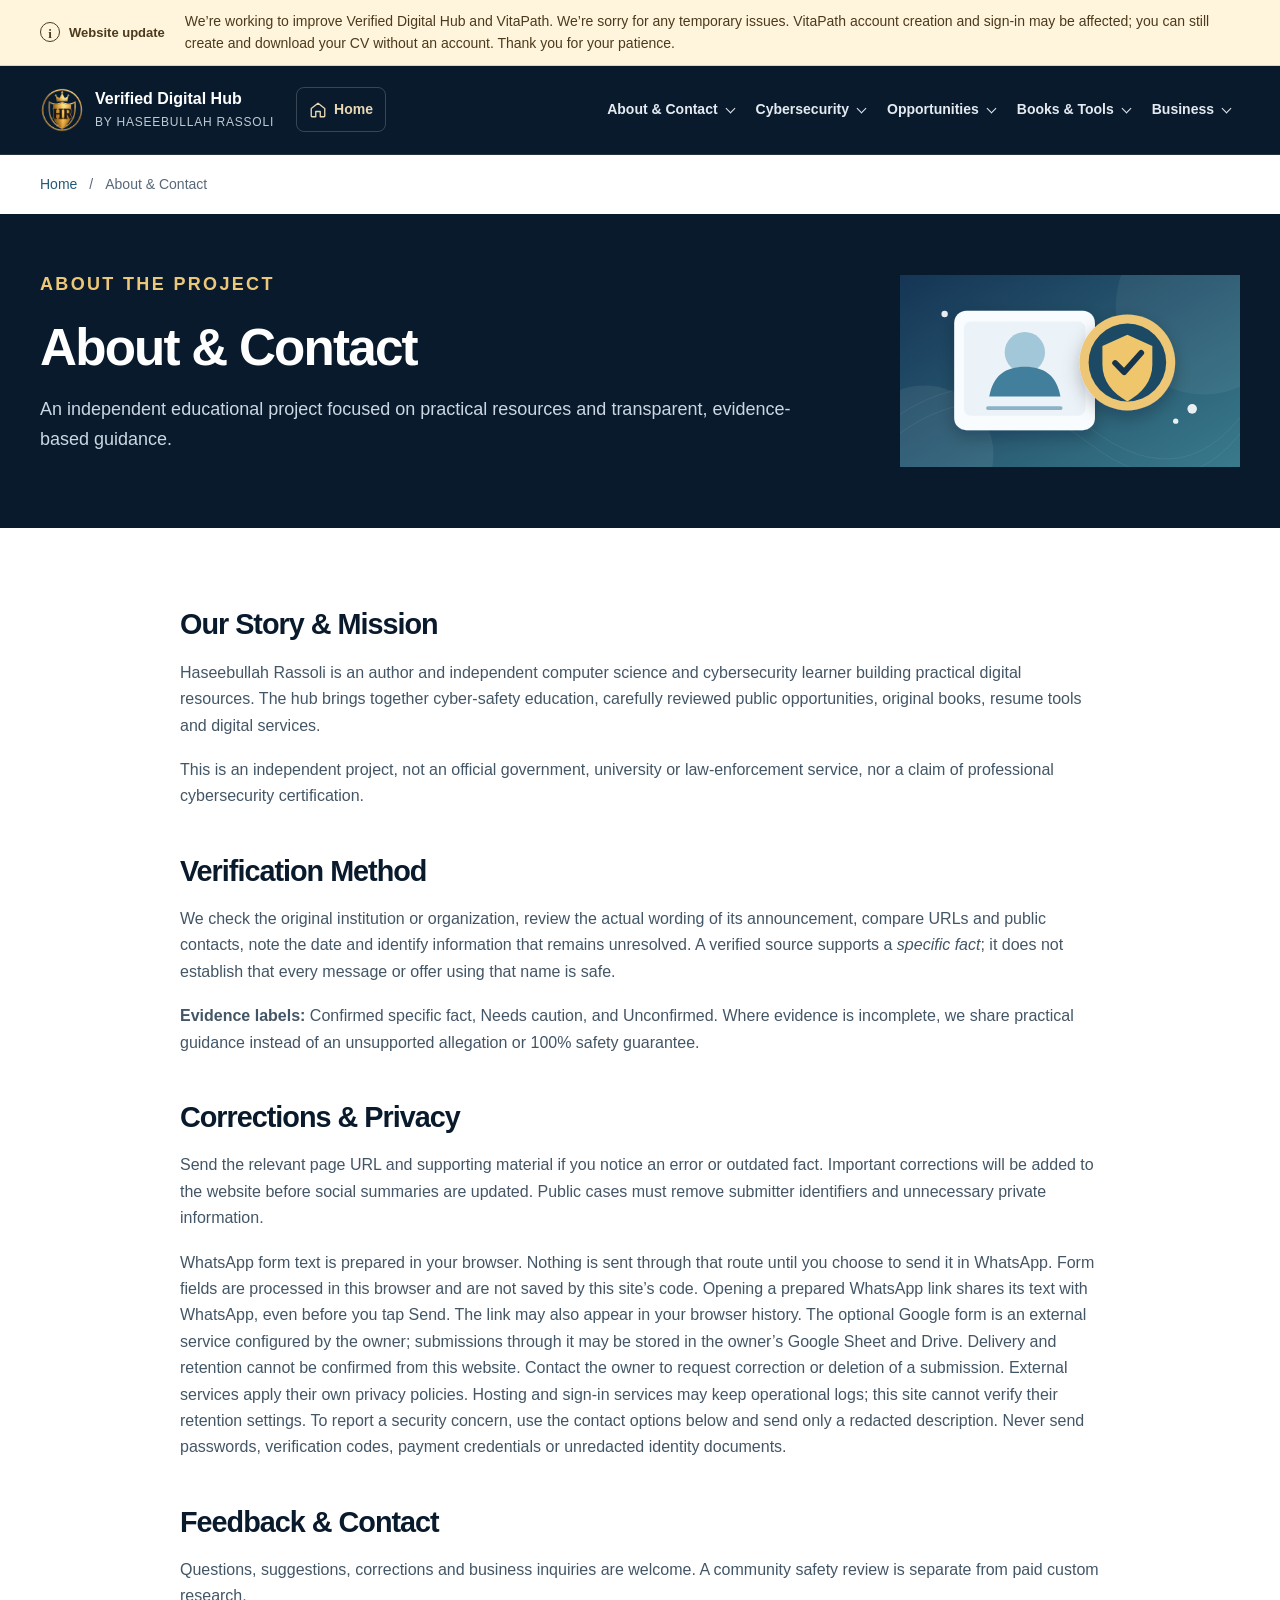
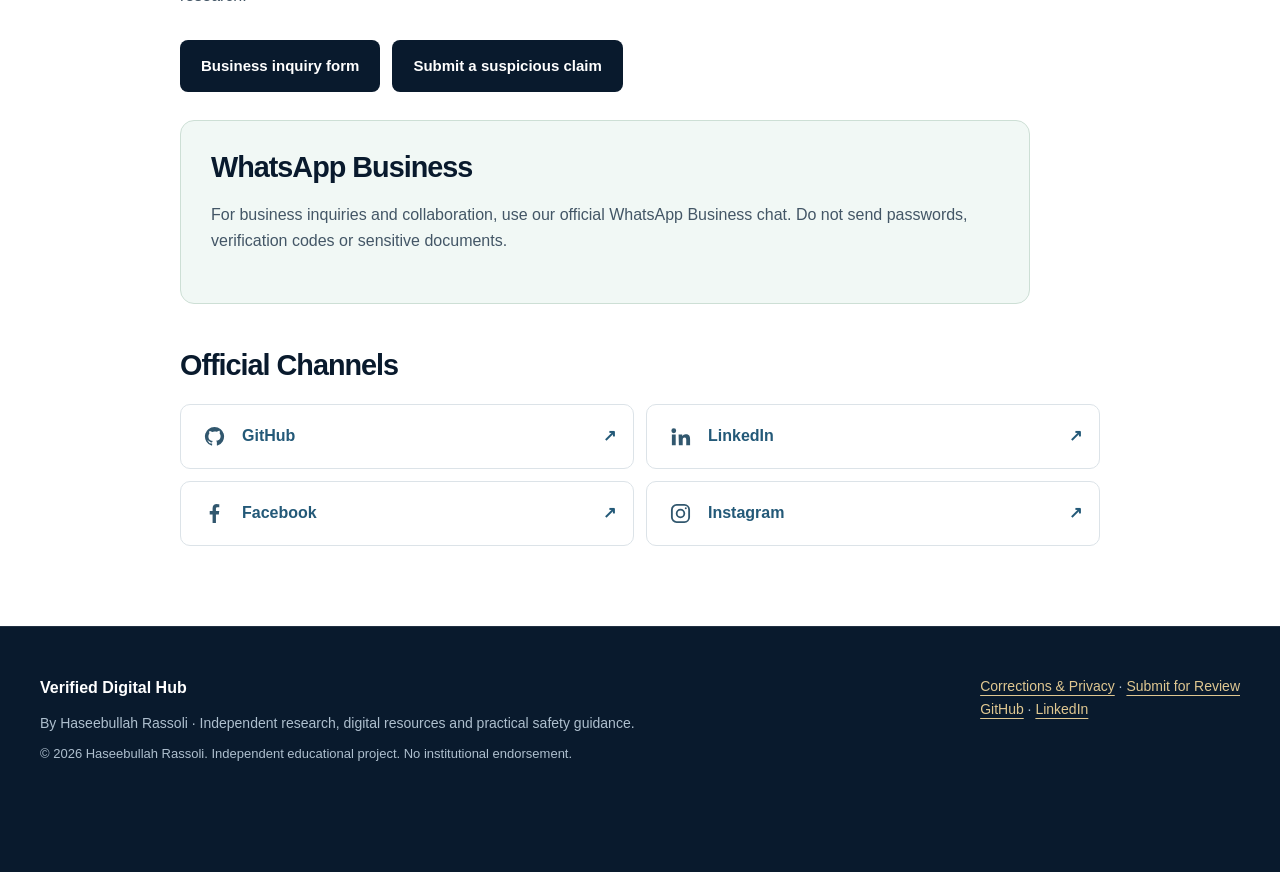
==== commit edea4d88: "Connect VitaPath and add an accessible scrolling update notice" ====
--- a/about.html
+++ b/about.html
@@ -1 +1,7 @@
-<!doctype html><html lang="en"><head><meta charset="utf-8"><meta http-equiv="Content-Security-Policy" content="default-src 'none'; script-src https://haseebullah-rassoli.github.io/Haseebullah-rassoli/; script-src-attr 'none'; style-src 'self'; style-src-attr 'none'; img-src 'self'; font-src 'self'; connect-src 'none'; frame-src 'none'; object-src 'none'; base-uri 'none'; form-action 'none'; worker-src 'none'; manifest-src 'none'; upgrade-insecure-requests"><meta name="referrer" content="no-referrer"><meta name="viewport" content="width=device-width, initial-scale=1"><title>About & Contact | Verified Digital Hub</title><meta name="description" content="About Haseebullah Rassoli's Verified Digital Hub, evidence standards, corrections and contact."><meta name="author" content="Haseebullah Rassoli"><meta name="theme-color" content="#08172f"><meta name="robots" content="index,follow"><link rel="icon" type="image/png" href="assets/hr-logo-favicon.png"><link rel="apple-touch-icon" href="assets/apple-touch-icon.png"><link rel="stylesheet" href="site.css?v=security-1"><script src="whatsapp-contact-config.js" defer></script><script src="security.js" defer></script><script src="site.js?v=security-1" defer></script><link rel="canonical" href="https://haseebullah-rassoli.github.io/Haseebullah-rassoli/about.html"></head><body><a class="skip" href="#main">Skip to main content</a><header class="site-header"><nav class="container nav-shell" aria-label="Primary navigation"><a class="brand" href="index.html"><img src="assets/hr-logo-transparent.png" alt="" width="46" height="46"><span>Verified Digital Hub<small>BY HASEEBULLAH RASSOLI</small></span></a><a class="home-shortcut" href="index.html" aria-label="Go to Home"><svg class="nav-action-icon" viewBox="0 0 24 24" aria-hidden="true"><path d="m3 10 9-7 9 7v10a1 1 0 0 1-1 1h-5v-7H9v7H4a1 1 0 0 1-1-1z"/></svg><span class="nav-action-label">Home</span></a><button class="mobile-toggle" type="button" aria-controls="main-menu" aria-expanded="false"><svg class="nav-action-icon" viewBox="0 0 24 24" aria-hidden="true"><path d="M4 7h16M4 12h16M4 17h16"/></svg><span class="nav-action-label">Menu</span></button><div class="nav-links" id="main-menu"><details class="nav-drop"><summary>About & Contact</summary><div class="nav-menu"><a href="about.html#story">Our Story</a><a href="about.html#verification">Verification Method</a><a href="about.html#corrections">Corrections & Privacy</a><a href="about.html#contact">Feedback & Contact</a></div></details><details class="nav-drop"><summary>Cybersecurity</summary><div class="nav-menu"><a href="cybersecurity.html">Cybersecurity Overview</a><a href="cybersecurity.html#phishing">Phishing & Fake Emails</a><a href="cybersecurity.html#fake-jobs">Fake Jobs & Interviews</a><a href="cybersecurity.html#accounts">Account & Password Safety</a><a href="cybersecurity.html#sources">Official Source Checking</a><a href="submit-review.html">Submit for Review</a></div></details><details class="nav-drop"><summary>Opportunities</summary><div class="nav-menu"><a href="opportunities.html">Browse Categories</a><a href="opportunities.html#scholarships">Scholarships & Bachelor's</a><a href="opportunities.html#postgraduate">Master's & Postgraduate</a><a href="opportunities.html#youth">Youth Programs</a><a href="opportunities.html#jobs">Jobs & Training</a><a href="opportunities.html#events">Events</a></div></details><details class="nav-drop"><summary>Books & Tools</summary><div class="nav-menu"><a href="books-tools.html#books">Published Books</a><a href="books-tools.html#resume">Free Resume Builders</a><a href="books-tools.html#guides">Security Guides & Checklists</a></div></details><details class="nav-drop"><summary>Business</summary><div class="nav-menu"><a href="business.html#research">Research & Source Checking</a><a href="business.html#media">Digital Media Services</a><a href="business.html#management">Social Media Management</a><a href="business.html#creation">Content Creation</a><a href="business.html#advertising">Advertising & Sponsored Content</a><a href="business.html#contact">Partnerships & Contact</a></div></details></div></nav></header><main id="main"><div class="breadcrumb container"><a href="index.html">Home</a><span aria-hidden="true">/</span><span>About & Contact</span></div><section class="page-hero visual-page-hero"><div class="container"><div class="page-hero-copy"><p class="eyebrow">ABOUT THE PROJECT</p><h1>About & Contact</h1><p>An independent educational project focused on practical resources and transparent, evidence-based guidance.</p></div><img class="page-banner-art" src="assets/hub-about.svg" width="640" height="360" alt="Illustration of an author profile and an evidence verification shield" decoding="async"></div></section><section class="section"><div class="container prose"><h2 id="story">Our Story & Mission</h2><p>Haseebullah Rassoli is an author and independent computer science and cybersecurity learner building practical digital resources. The hub brings together cyber-safety education, carefully reviewed public opportunities, original books, resume tools and digital services.</p><p>This is an independent project, not an official government, university or law-enforcement service, nor a claim of professional cybersecurity certification.</p><h2 id="verification">Verification Method</h2><p>We check the original institution or organization, review the actual wording of its announcement, compare URLs and public contacts, note the date and identify information that remains unresolved. A verified source supports a <em>specific fact</em>; it does not establish that every message or offer using that name is safe.</p><p><strong>Evidence labels:</strong> Confirmed specific fact, Needs caution, and Unconfirmed. Where evidence is incomplete, we share practical guidance instead of an unsupported allegation or 100% safety guarantee.</p><h2 id="corrections">Corrections & Privacy</h2><p>Send the relevant page URL and supporting material if you notice an error or outdated fact. Important corrections will be added to the website before social summaries are updated. Public cases must remove submitter identifiers and unnecessary private information.</p><p>WhatsApp form text is prepared in your browser. Nothing is sent through that route until you choose to send it in WhatsApp. Form fields are processed in this browser and are not saved by this site’s code. Opening a prepared WhatsApp link shares its text with WhatsApp, even before you tap Send. The link may also appear in your browser history. The optional Google form is an external service configured by the owner; submissions through it may be stored in the owner’s Google Sheet and Drive. Delivery and retention cannot be confirmed from this website. Contact the owner to request correction or deletion of a submission. External services apply their own privacy policies. Hosting and sign-in services may keep operational logs; this site cannot verify their retention settings. To report a security concern, use the contact options below and send only a redacted description. Never send passwords, verification codes, payment credentials or unredacted identity documents.</p><h2 id="contact">Feedback & Contact</h2><p>Questions, suggestions, corrections and business inquiries are welcome. A community safety review is separate from paid custom research.</p><div class="buttons"><a class="button navy" href="business.html#contact">Business inquiry form</a><a class="button navy" href="submit-review.html">Submit a suspicious claim</a></div><div class="hub-whatsapp-inline"><h2>WhatsApp Business</h2><p>For business inquiries and collaboration, use our official WhatsApp Business chat. Do not send passwords, verification codes or sensitive documents.</p><a class="button hub-wa-direct" data-whatsapp-contact hidden href="#"><svg viewBox="0 0 32 32" aria-hidden="true" fill="currentColor"><path d="M16 .8A15.1 15.1 0 0 0 3.1 23.7L1 31l7.5-2A15.2 15.2 0 1 0 16 .8Zm0 27.5a12.3 12.3 0 0 1-6.3-1.7l-.5-.3-4.5 1.2 1.2-4.4-.3-.5a12.4 12.4 0 1 1 10.4 5.7Zm6.8-9.3c-.4-.2-2.2-1.1-2.6-1.2-.3-.1-.6-.2-.8.2-.3.4-1 1.2-1.4.2-.2.2-.4.3-.8.1-.4-.2-1.6-.6-3.1-1.9-1.2-1-2-2.3-2.2-2.7-.2-.4 0-.6.2-.8l.6-.7.4-.6c.1-.2 0-.5 0-.7l-1.2-2.8c-.3-.7-.6-.6-.8-.6h-.7c-.3 0-.7.1-1 .5-.4.4-1.3 1.3-1.3 3.1s1.3 3.5 1.5 3.7c.2.2 2.6 4 6.3 5.6.9.4 1.6.6 2.2.7.9.3 1.7.2 2.4.2.7-.1 2.2-.9 2.5-1.8.3-.9.3-1.7.2-1.8-.1-.2-.3-.3-.7-.5Z"/></svg><span>Chat on WhatsApp</span><span aria-hidden="true">↗</span></a></div><h2>Official Channels</h2><div class="official-channels"><a class="official-channel" href="https://github.com/Haseebullah-rassoli" target="_blank" aria-label="GitHub — opens in a new tab" rel="noopener noreferrer"><span class="official-channel-icon"><svg viewBox="0 0 24 24" aria-hidden="true" fill="currentColor"><path d="M12 2a10 10 0 0 0-3.16 19.49c.5.09.68-.22.68-.48v-1.71c-2.78.6-3.37-1.18-3.37-1.18-.45-1.15-1.1-1.46-1.1-1.46-.91-.62.07-.61.07-.61 1 .07 1.53 1.03 1.53 1.03.89 1.52 2.34 1.08 2.91.83.09-.64.35-1.08.64-1.33-2.22-.25-4.56-1.11-4.56-4.94 0-1.09.39-1.98 1.03-2.68-.1-.25-.45-1.27.1-2.65 0 0 .84-.27 2.75 1.02A9.6 9.6 0 0 1 12 6.8c.85 0 1.7.11 2.5.34 1.91-1.29 2.75-1.02 2.75-1.02.55 1.38.2 2.4.1 2.65.64.7 1.03 1.59 1.03 2.68 0 3.84-2.35 4.68-4.59 4.93.36.31.68.92.68 1.86v2.77c0 .27.18.58.69.48A10 10 0 0 0 12 2Z"/></svg></span><span>GitHub</span><span class="official-channel-arrow" aria-hidden="true">↗</span></a><a class="official-channel" href="https://www.linkedin.com/in/haseebullah-rassoli-b08135354" target="_blank" aria-label="LinkedIn — opens in a new tab" rel="noopener noreferrer"><span class="official-channel-icon"><svg viewBox="0 0 24 24" aria-hidden="true" fill="currentColor"><path d="M4.98 3.5a2.5 2.5 0 1 0 0 5 2.5 2.5 0 0 0 0-5ZM3 10h4v11H3zm7 0h3.8v1.5h.05a4.16 4.16 0 0 1 3.75-1.8c4 0 4.4 2.5 4.4 5.7V21h-4v-5.1c0-1.2-.02-2.75-1.7-2.75-1.7 0-2 1.3-2 2.66V21h-4z"/></svg></span><span>LinkedIn</span><span class="official-channel-arrow" aria-hidden="true">↗</span></a><a class="official-channel" href="https://www.facebook.com/share/19KVTna9Zg/" target="_blank" aria-label="Facebook — opens in a new tab" rel="noopener noreferrer"><span class="official-channel-icon"><svg viewBox="0 0 24 24" aria-hidden="true" fill="currentColor"><path d="M13.5 22v-9h3l.45-3.5H13.5V7.3c0-1.01.28-1.7 1.73-1.7H17V2.47A23 23 0 0 0 14.4 2C11.8 2 10 3.59 10 6.5v3H7V13h3v9z"/></svg></span><span>Facebook</span><span class="official-channel-arrow" aria-hidden="true">↗</span></a><a class="official-channel" href="https://www.instagram.com/haseebullahrassoli/" target="_blank" aria-label="Instagram — opens in a new tab" rel="noopener noreferrer"><span class="official-channel-icon"><svg viewBox="0 0 24 24" aria-hidden="true" fill="none" stroke="currentColor" stroke-width="1.9"><rect x="3" y="3" width="18" height="18" rx="5"/><circle cx="12" cy="12" r="4"/><circle cx="17.5" cy="6.5" r="1" fill="currentColor" stroke="none"/></svg></span><span>Instagram</span><span class="official-channel-arrow" aria-hidden="true">↗</span></a></div></div></section></main><footer class="site-footer"><div class="container foot"><div><strong>Verified Digital Hub</strong><p>By Haseebullah Rassoli · Independent research, digital resources and practical safety guidance.</p><p class="small">© 2026 Haseebullah Rassoli. Independent educational project. No institutional endorsement.</p></div><div><a href="about.html#corrections">Corrections & Privacy</a> · <a href="submit-review.html">Submit for Review</a><br><a href="https://github.com/Haseebullah-rassoli">GitHub</a> · <a href="https://www.linkedin.com/in/haseebullah-rassoli-b08135354">LinkedIn</a></div></div></footer></body></html>+<!doctype html><html lang="en"><head><meta charset="utf-8"><meta http-equiv="Content-Security-Policy" content="default-src 'none'; script-src https://haseebullah-rassoli.github.io/Haseebullah-rassoli/; script-src-attr 'none'; style-src 'self'; style-src-attr 'none'; img-src 'self'; font-src 'self'; connect-src 'none'; frame-src 'none'; object-src 'none'; base-uri 'none'; form-action 'none'; worker-src 'none'; manifest-src 'none'; upgrade-insecure-requests"><meta name="referrer" content="no-referrer"><meta name="viewport" content="width=device-width, initial-scale=1"><title>About & Contact | Verified Digital Hub</title><meta name="description" content="About Haseebullah Rassoli's Verified Digital Hub, evidence standards, corrections and contact."><meta name="author" content="Haseebullah Rassoli"><meta name="theme-color" content="#08172f"><meta name="robots" content="index,follow"><link rel="icon" type="image/png" href="assets/hr-logo-favicon.png"><link rel="apple-touch-icon" href="assets/apple-touch-icon.png"><link rel="stylesheet" href="site.css?v=vitapath-notice-1"><script src="whatsapp-contact-config.js" defer></script><script src="security.js" defer></script><script src="site.js?v=vitapath-notice-1" defer></script><link rel="canonical" href="https://haseebullah-rassoli.github.io/Haseebullah-rassoli/about.html"></head><body><a class="skip" href="#main">Skip to main content</a><aside class="hub-update-notice" aria-label="Website update notice" data-update-notice>
+<div class="container hub-notice-inner">
+<strong class="hub-notice-label"><span aria-hidden="true">i</span> Website update</strong>
+<div class="hub-notice-viewport" id="hub-update-message"><div class="hub-notice-track"><p class="hub-notice-copy">We’re working to improve Verified Digital Hub and VitaPath. We’re sorry for any temporary issues. VitaPath account creation and sign-in may be affected; you can still create and download your CV without an account. Thank you for your patience.</p></div></div>
+<button class="hub-notice-toggle" type="button" aria-controls="hub-update-message" aria-label="Pause scrolling notice" aria-pressed="false" hidden>Pause</button>
+</div></aside>
+<header class="site-header"><nav class="container nav-shell" aria-label="Primary navigation"><a class="brand" href="index.html"><img src="assets/hr-logo-transparent.png" alt="" width="46" height="46"><span>Verified Digital Hub<small>BY HASEEBULLAH RASSOLI</small></span></a><a class="home-shortcut" href="index.html" aria-label="Go to Home"><svg class="nav-action-icon" viewBox="0 0 24 24" aria-hidden="true"><path d="m3 10 9-7 9 7v10a1 1 0 0 1-1 1h-5v-7H9v7H4a1 1 0 0 1-1-1z"/></svg><span class="nav-action-label">Home</span></a><button class="mobile-toggle" type="button" aria-controls="main-menu" aria-expanded="false"><svg class="nav-action-icon" viewBox="0 0 24 24" aria-hidden="true"><path d="M4 7h16M4 12h16M4 17h16"/></svg><span class="nav-action-label">Menu</span></button><div class="nav-links" id="main-menu"><details class="nav-drop"><summary>About & Contact</summary><div class="nav-menu"><a href="about.html#story">Our Story</a><a href="about.html#verification">Verification Method</a><a href="about.html#corrections">Corrections & Privacy</a><a href="about.html#contact">Feedback & Contact</a></div></details><details class="nav-drop"><summary>Cybersecurity</summary><div class="nav-menu"><a href="cybersecurity.html">Cybersecurity Overview</a><a href="cybersecurity.html#phishing">Phishing & Fake Emails</a><a href="cybersecurity.html#fake-jobs">Fake Jobs & Interviews</a><a href="cybersecurity.html#accounts">Account & Password Safety</a><a href="cybersecurity.html#sources">Official Source Checking</a><a href="submit-review.html">Submit for Review</a></div></details><details class="nav-drop"><summary>Opportunities</summary><div class="nav-menu"><a href="opportunities.html">Browse Categories</a><a href="opportunities.html#scholarships">Scholarships & Bachelor's</a><a href="opportunities.html#postgraduate">Master's & Postgraduate</a><a href="opportunities.html#youth">Youth Programs</a><a href="opportunities.html#jobs">Jobs & Training</a><a href="opportunities.html#events">Events</a></div></details><details class="nav-drop"><summary>Books & Tools</summary><div class="nav-menu"><a href="https://haseebullah-rassoli.github.io/VitaPath/">VitaPath CV &amp; Resume Builder ↗</a><a href="books-tools.html#books">Published Books</a><a href="books-tools.html#resume">Free Resume Builders</a><a href="books-tools.html#guides">Security Guides & Checklists</a></div></details><details class="nav-drop"><summary>Business</summary><div class="nav-menu"><a href="business.html#research">Research & Source Checking</a><a href="business.html#media">Digital Media Services</a><a href="business.html#management">Social Media Management</a><a href="business.html#creation">Content Creation</a><a href="business.html#advertising">Advertising & Sponsored Content</a><a href="business.html#contact">Partnerships & Contact</a></div></details></div></nav></header><main id="main"><div class="breadcrumb container"><a href="index.html">Home</a><span aria-hidden="true">/</span><span>About & Contact</span></div><section class="page-hero visual-page-hero"><div class="container"><div class="page-hero-copy"><p class="eyebrow">ABOUT THE PROJECT</p><h1>About & Contact</h1><p>An independent educational project focused on practical resources and transparent, evidence-based guidance.</p></div><img class="page-banner-art" src="assets/hub-about.svg" width="640" height="360" alt="Illustration of an author profile and an evidence verification shield" decoding="async"></div></section><section class="section"><div class="container prose"><h2 id="story">Our Story & Mission</h2><p>Haseebullah Rassoli is an author and independent computer science and cybersecurity learner building practical digital resources. The hub brings together cyber-safety education, carefully reviewed public opportunities, original books, resume tools and digital services.</p><p>This is an independent project, not an official government, university or law-enforcement service, nor a claim of professional cybersecurity certification.</p><h2 id="verification">Verification Method</h2><p>We check the original institution or organization, review the actual wording of its announcement, compare URLs and public contacts, note the date and identify information that remains unresolved. A verified source supports a <em>specific fact</em>; it does not establish that every message or offer using that name is safe.</p><p><strong>Evidence labels:</strong> Confirmed specific fact, Needs caution, and Unconfirmed. Where evidence is incomplete, we share practical guidance instead of an unsupported allegation or 100% safety guarantee.</p><h2 id="corrections">Corrections & Privacy</h2><p>Send the relevant page URL and supporting material if you notice an error or outdated fact. Important corrections will be added to the website before social summaries are updated. Public cases must remove submitter identifiers and unnecessary private information.</p><p>WhatsApp form text is prepared in your browser. Nothing is sent through that route until you choose to send it in WhatsApp. Form fields are processed in this browser and are not saved by this site’s code. Opening a prepared WhatsApp link shares its text with WhatsApp, even before you tap Send. The link may also appear in your browser history. The optional Google form is an external service configured by the owner; submissions through it may be stored in the owner’s Google Sheet and Drive. Delivery and retention cannot be confirmed from this website. Contact the owner to request correction or deletion of a submission. External services apply their own privacy policies. Hosting and sign-in services may keep operational logs; this site cannot verify their retention settings. To report a security concern, use the contact options below and send only a redacted description. Never send passwords, verification codes, payment credentials or unredacted identity documents.</p><h2 id="contact">Feedback & Contact</h2><p>Questions, suggestions, corrections and business inquiries are welcome. A community safety review is separate from paid custom research.</p><div class="buttons"><a class="button navy" href="business.html#contact">Business inquiry form</a><a class="button navy" href="submit-review.html">Submit a suspicious claim</a></div><div class="hub-whatsapp-inline"><h2>WhatsApp Business</h2><p>For business inquiries and collaboration, use our official WhatsApp Business chat. Do not send passwords, verification codes or sensitive documents.</p><a class="button hub-wa-direct" data-whatsapp-contact hidden href="#"><svg viewBox="0 0 32 32" aria-hidden="true" fill="currentColor"><path d="M16 .8A15.1 15.1 0 0 0 3.1 23.7L1 31l7.5-2A15.2 15.2 0 1 0 16 .8Zm0 27.5a12.3 12.3 0 0 1-6.3-1.7l-.5-.3-4.5 1.2 1.2-4.4-.3-.5a12.4 12.4 0 1 1 10.4 5.7Zm6.8-9.3c-.4-.2-2.2-1.1-2.6-1.2-.3-.1-.6-.2-.8.2-.3.4-1 1.2-1.4.2-.2.2-.4.3-.8.1-.4-.2-1.6-.6-3.1-1.9-1.2-1-2-2.3-2.2-2.7-.2-.4 0-.6.2-.8l.6-.7.4-.6c.1-.2 0-.5 0-.7l-1.2-2.8c-.3-.7-.6-.6-.8-.6h-.7c-.3 0-.7.1-1 .5-.4.4-1.3 1.3-1.3 3.1s1.3 3.5 1.5 3.7c.2.2 2.6 4 6.3 5.6.9.4 1.6.6 2.2.7.9.3 1.7.2 2.4.2.7-.1 2.2-.9 2.5-1.8.3-.9.3-1.7.2-1.8-.1-.2-.3-.3-.7-.5Z"/></svg><span>Chat on WhatsApp</span><span aria-hidden="true">↗</span></a></div><h2>Official Channels</h2><div class="official-channels"><a class="official-channel" href="https://github.com/Haseebullah-rassoli" target="_blank" aria-label="GitHub — opens in a new tab" rel="noopener noreferrer"><span class="official-channel-icon"><svg viewBox="0 0 24 24" aria-hidden="true" fill="currentColor"><path d="M12 2a10 10 0 0 0-3.16 19.49c.5.09.68-.22.68-.48v-1.71c-2.78.6-3.37-1.18-3.37-1.18-.45-1.15-1.1-1.46-1.1-1.46-.91-.62.07-.61.07-.61 1 .07 1.53 1.03 1.53 1.03.89 1.52 2.34 1.08 2.91.83.09-.64.35-1.08.64-1.33-2.22-.25-4.56-1.11-4.56-4.94 0-1.09.39-1.98 1.03-2.68-.1-.25-.45-1.27.1-2.65 0 0 .84-.27 2.75 1.02A9.6 9.6 0 0 1 12 6.8c.85 0 1.7.11 2.5.34 1.91-1.29 2.75-1.02 2.75-1.02.55 1.38.2 2.4.1 2.65.64.7 1.03 1.59 1.03 2.68 0 3.84-2.35 4.68-4.59 4.93.36.31.68.92.68 1.86v2.77c0 .27.18.58.69.48A10 10 0 0 0 12 2Z"/></svg></span><span>GitHub</span><span class="official-channel-arrow" aria-hidden="true">↗</span></a><a class="official-channel" href="https://www.linkedin.com/in/haseebullah-rassoli-b08135354" target="_blank" aria-label="LinkedIn — opens in a new tab" rel="noopener noreferrer"><span class="official-channel-icon"><svg viewBox="0 0 24 24" aria-hidden="true" fill="currentColor"><path d="M4.98 3.5a2.5 2.5 0 1 0 0 5 2.5 2.5 0 0 0 0-5ZM3 10h4v11H3zm7 0h3.8v1.5h.05a4.16 4.16 0 0 1 3.75-1.8c4 0 4.4 2.5 4.4 5.7V21h-4v-5.1c0-1.2-.02-2.75-1.7-2.75-1.7 0-2 1.3-2 2.66V21h-4z"/></svg></span><span>LinkedIn</span><span class="official-channel-arrow" aria-hidden="true">↗</span></a><a class="official-channel" href="https://www.facebook.com/share/19KVTna9Zg/" target="_blank" aria-label="Facebook — opens in a new tab" rel="noopener noreferrer"><span class="official-channel-icon"><svg viewBox="0 0 24 24" aria-hidden="true" fill="currentColor"><path d="M13.5 22v-9h3l.45-3.5H13.5V7.3c0-1.01.28-1.7 1.73-1.7H17V2.47A23 23 0 0 0 14.4 2C11.8 2 10 3.59 10 6.5v3H7V13h3v9z"/></svg></span><span>Facebook</span><span class="official-channel-arrow" aria-hidden="true">↗</span></a><a class="official-channel" href="https://www.instagram.com/haseebullahrassoli/" target="_blank" aria-label="Instagram — opens in a new tab" rel="noopener noreferrer"><span class="official-channel-icon"><svg viewBox="0 0 24 24" aria-hidden="true" fill="none" stroke="currentColor" stroke-width="1.9"><rect x="3" y="3" width="18" height="18" rx="5"/><circle cx="12" cy="12" r="4"/><circle cx="17.5" cy="6.5" r="1" fill="currentColor" stroke="none"/></svg></span><span>Instagram</span><span class="official-channel-arrow" aria-hidden="true">↗</span></a></div></div></section></main><footer class="site-footer"><div class="container foot"><div><strong>Verified Digital Hub</strong><p>By Haseebullah Rassoli · Independent research, digital resources and practical safety guidance.</p><p class="small">© 2026 Haseebullah Rassoli. Independent educational project. No institutional endorsement.</p></div><div><a href="about.html#corrections">Corrections & Privacy</a> · <a href="submit-review.html">Submit for Review</a><br><a href="https://github.com/Haseebullah-rassoli">GitHub</a> · <a href="https://www.linkedin.com/in/haseebullah-rassoli-b08135354">LinkedIn</a></div></div></footer></body></html>
--- a/site.css
+++ b/site.css
@@ -8,4 +8,29 @@
 @media print{.site-header,.hub-whatsapp-contact,.site-footer,.breadcrumb{display:none}.container{width:100%}.hero,.page-hero{background:white;color:black}.hero h1,.page-hero h1,.hero h1 span{color:black}.section{padding:20px 0}a{color:black}.card,.hub-card{break-inside:avoid}}
 .nav-drop summary[aria-current]{color:var(--gold)}
 
+/* Readable by default; the repeated copy only enables a continuous visual ticker. */
+.hub-update-notice{background:#fff5dd;color:#4c3a1d;border-bottom:1px solid #e8d4a6;font-size:.875rem}
+.hub-notice-inner{display:flex;align-items:center;gap:20px;padding-block:10px;min-height:64px}
+.hub-notice-label{display:flex;align-items:center;gap:9px;flex-shrink:0;font-size:.8125rem;white-space:nowrap}
+.hub-notice-label>span{display:grid;place-items:center;width:20px;height:20px;border:1px solid currentColor;border-radius:50%;font-family:Georgia,serif}
+.hub-notice-viewport{flex:1;min-width:0;overflow:hidden}
+.hub-notice-copy{margin:0;line-height:1.6}
+.hub-notice-toggle{flex-shrink:0;min-width:76px;min-height:44px;padding:8px 14px;background:#fffaf0;border:1px solid #be9953;border-radius:7px;color:#4c3a1d;font-size:.8125rem;font-weight:650}
+.hub-notice-toggle:hover{background:#f2dfb5}
+.is-scrolling:not(.is-paused) .hub-notice-track{display:flex;width:max-content;animation:hub-notice-scroll 50s linear infinite}
+.is-scrolling:not(.is-paused) .hub-notice-copy{flex-shrink:0;white-space:nowrap;padding-inline-end:4rem}
+.hub-notice-viewport:hover .hub-notice-track{animation-play-state:paused}
+.is-paused .hub-notice-copy[aria-hidden="true"]{display:none}
+@keyframes hub-notice-scroll{from{transform:translateX(0)}to{transform:translateX(-50%)}}
+.vitapath-feature{display:grid;grid-template-columns:1fr auto;gap:40px;align-items:center;margin-bottom:28px;padding:32px;border:1px solid #d4bd87;border-radius:14px;background:#fffcf5}
+.vitapath-feature h3{font-size:1.7rem;max-width:700px}
+.vitapath-feature p{max-width:730px;color:var(--muted);font-size:1rem}
+.vitapath-feature .vitapath-guest-note{margin-bottom:0;font-size:.875rem;color:#715625}
+.vitapath-feature-actions{display:flex;flex-direction:column;align-items:center;gap:12px}
+.vitapath-feature-actions>span{font-size:.75rem;color:var(--muted);text-align:center}
+@media(max-width:820px){.vitapath-feature{grid-template-columns:1fr;gap:24px;padding:25px}.vitapath-feature-actions{align-items:flex-start}}
+@media(max-width:590px){.hub-notice-inner{display:grid;grid-template-columns:1fr auto;gap:7px 12px;padding-block:9px}.hub-notice-label{font-size:.75rem}.hub-notice-viewport{grid-column:1/-1;grid-row:2;padding-bottom:4px}.hub-notice-toggle{grid-column:2;grid-row:1;min-width:72px}.hub-update-notice{font-size:.8125rem}.vitapath-feature h3{font-size:1.5rem}}
+@media(prefers-reduced-motion:reduce){.is-scrolling:not(.is-paused) .hub-notice-track{display:block;width:auto;animation:none}.is-scrolling:not(.is-paused) .hub-notice-copy{white-space:normal;padding:0}.hub-notice-copy[aria-hidden="true"],.hub-notice-toggle{display:none}}
+@media print{.hub-update-notice{display:none}}
+
 .secure-form-fields{display:flex;flex-direction:column;gap:20px;border:0;padding:0;margin:0;min-width:0}.secure-form-fields>label{display:block;font-size:.9375rem;font-weight:600}.secure-form-fields>button{width:100%;background:var(--green);color:white;border:0}.secure-form-fields .external-consent{display:flex;align-items:flex-start;gap:12px;font-size:.875rem;font-weight:400;line-height:1.6}.hub-wa-form .external-consent input{width:20px;min-height:20px;height:20px;flex:0 0 20px;margin:3px 0 0;accent-color:var(--green)}.submission-result{max-width:750px;margin:auto}.submission-result-title{color:var(--navy);font-size:clamp(30px,5vw,43px)}[data-security-business-panel]{margin-top:32px;max-width:850px}
